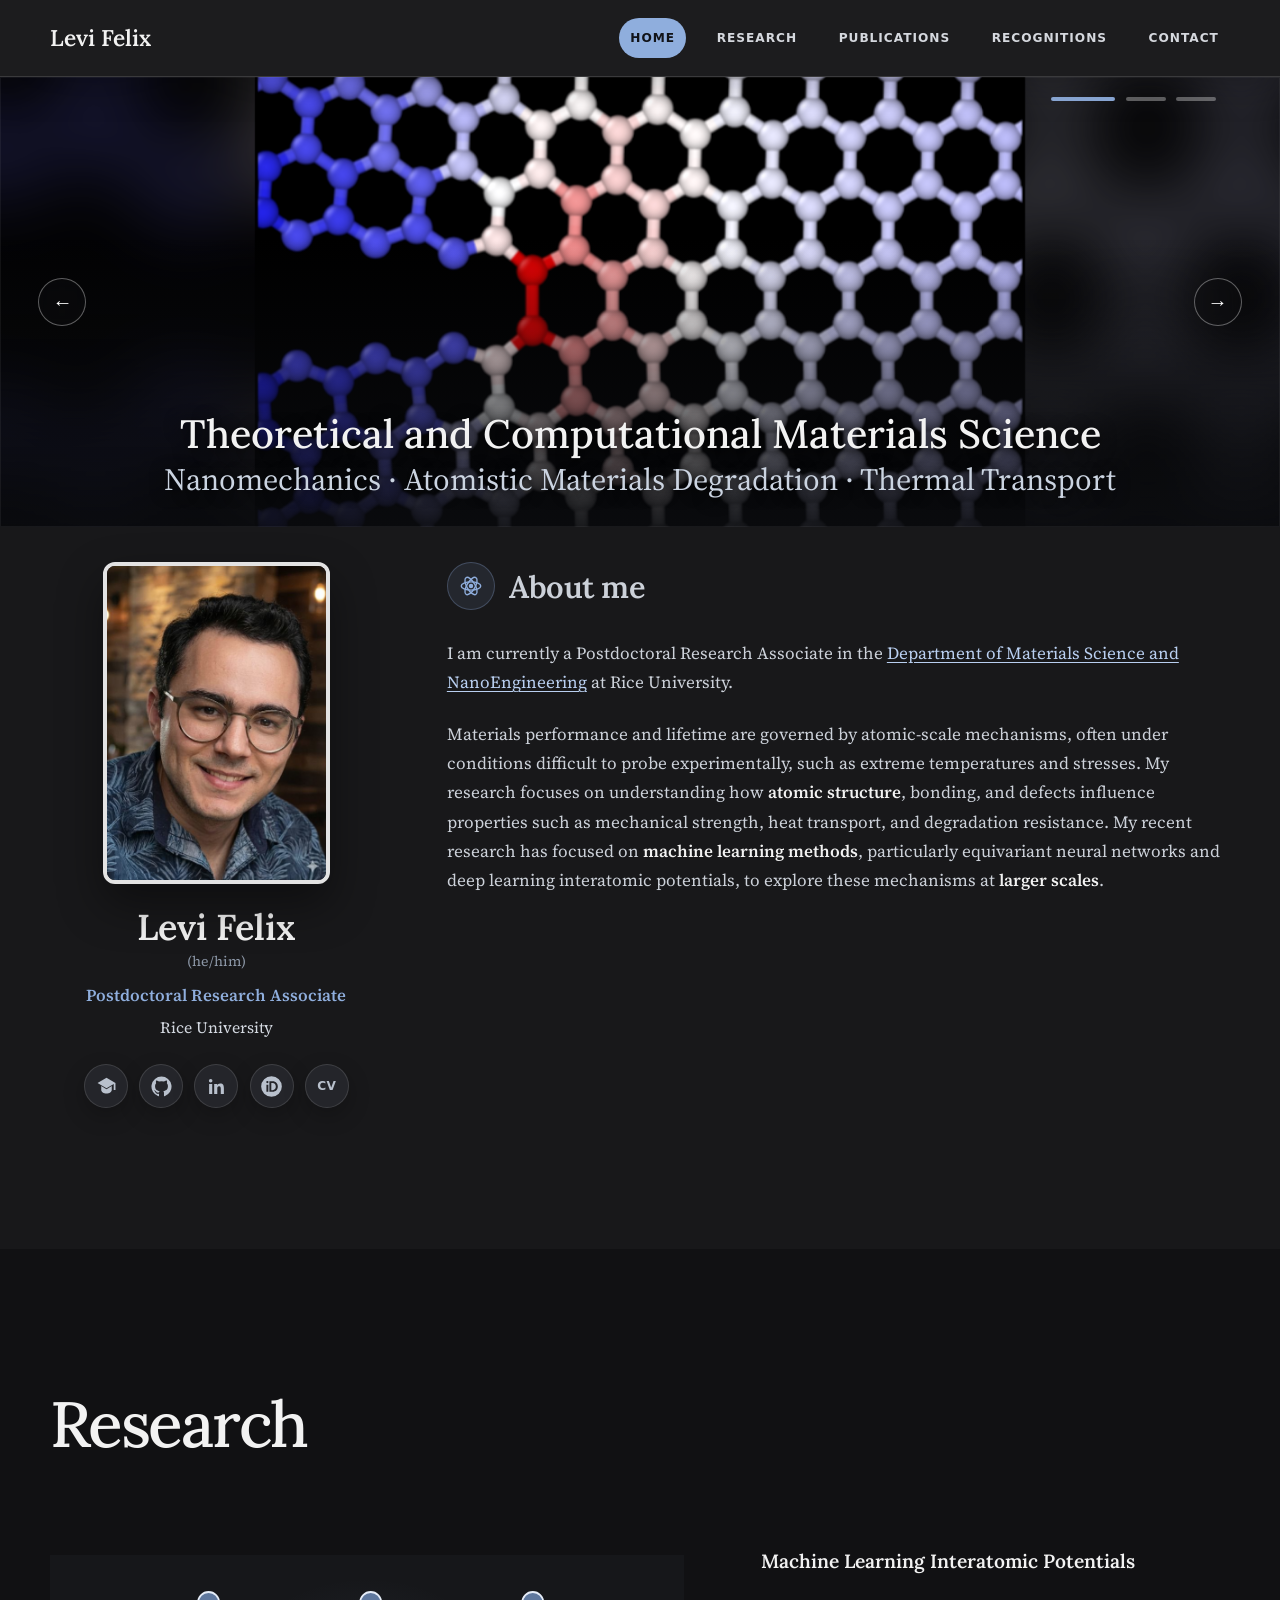
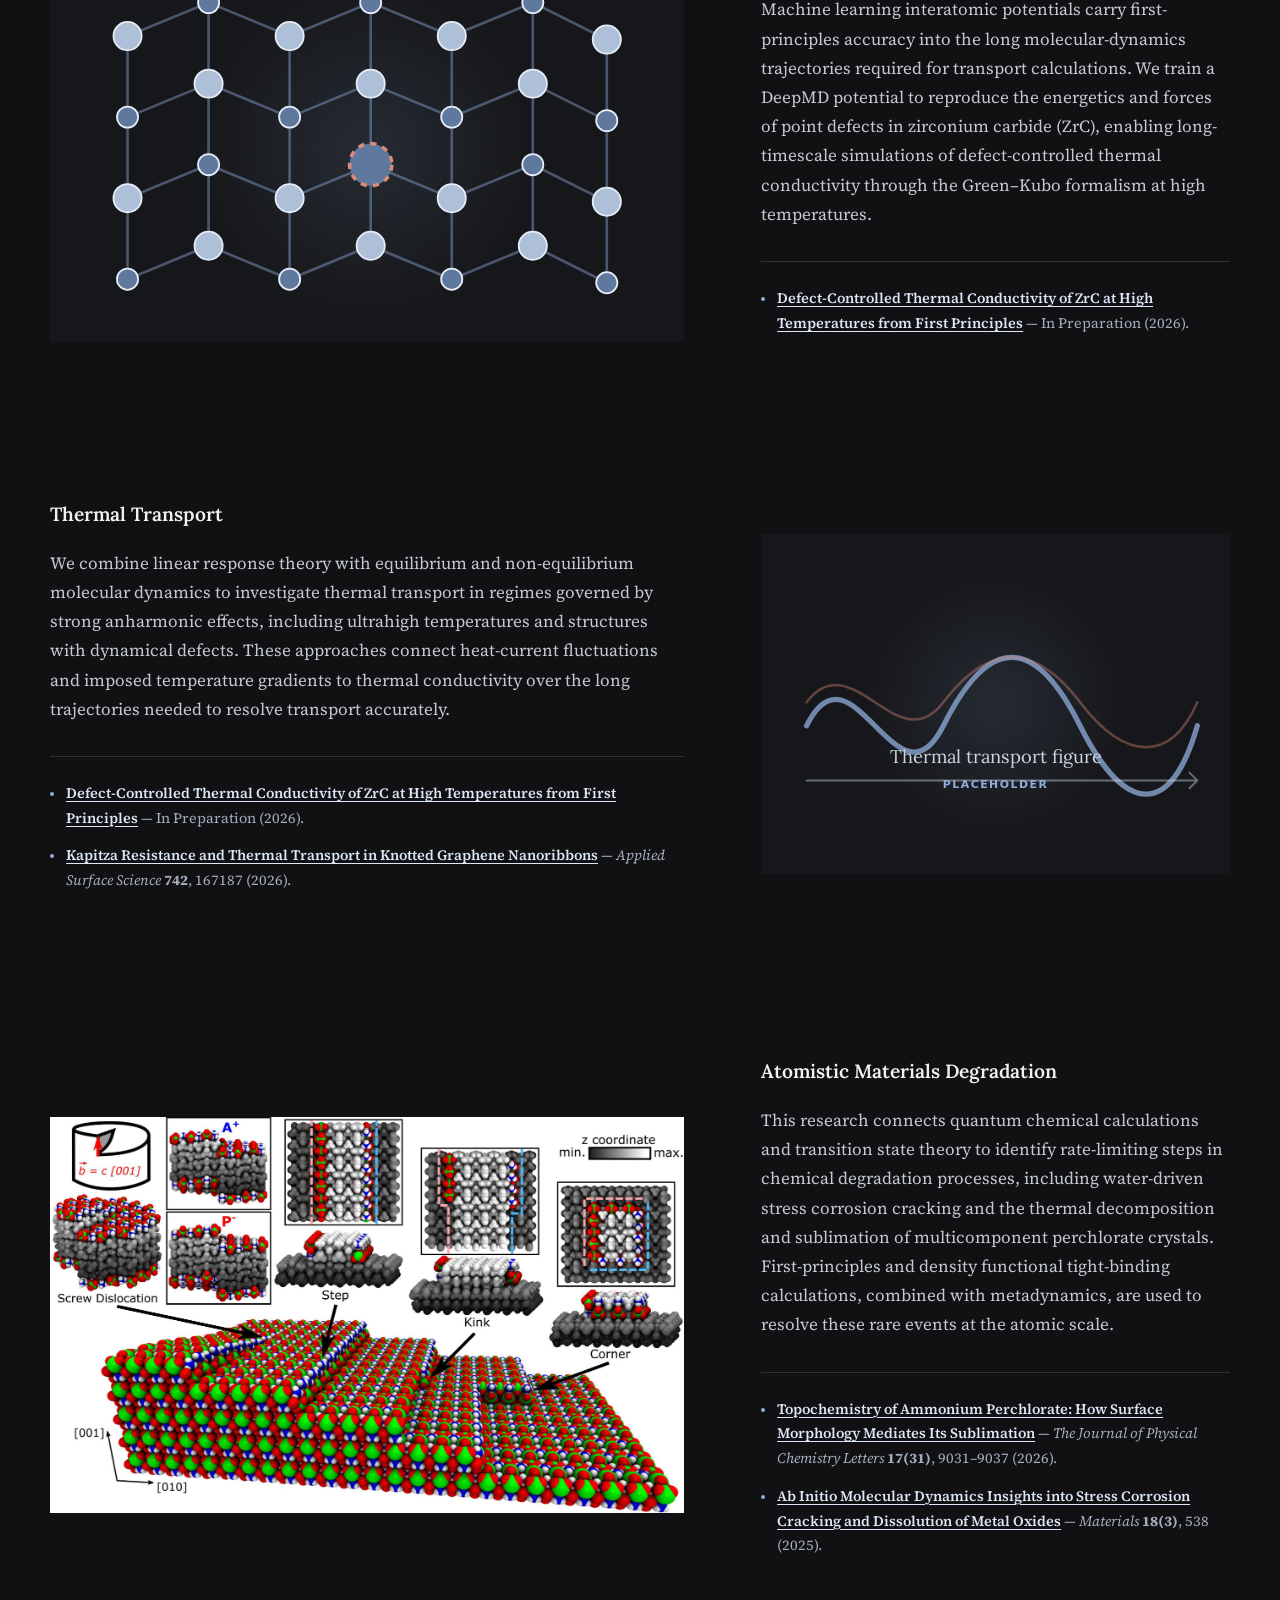
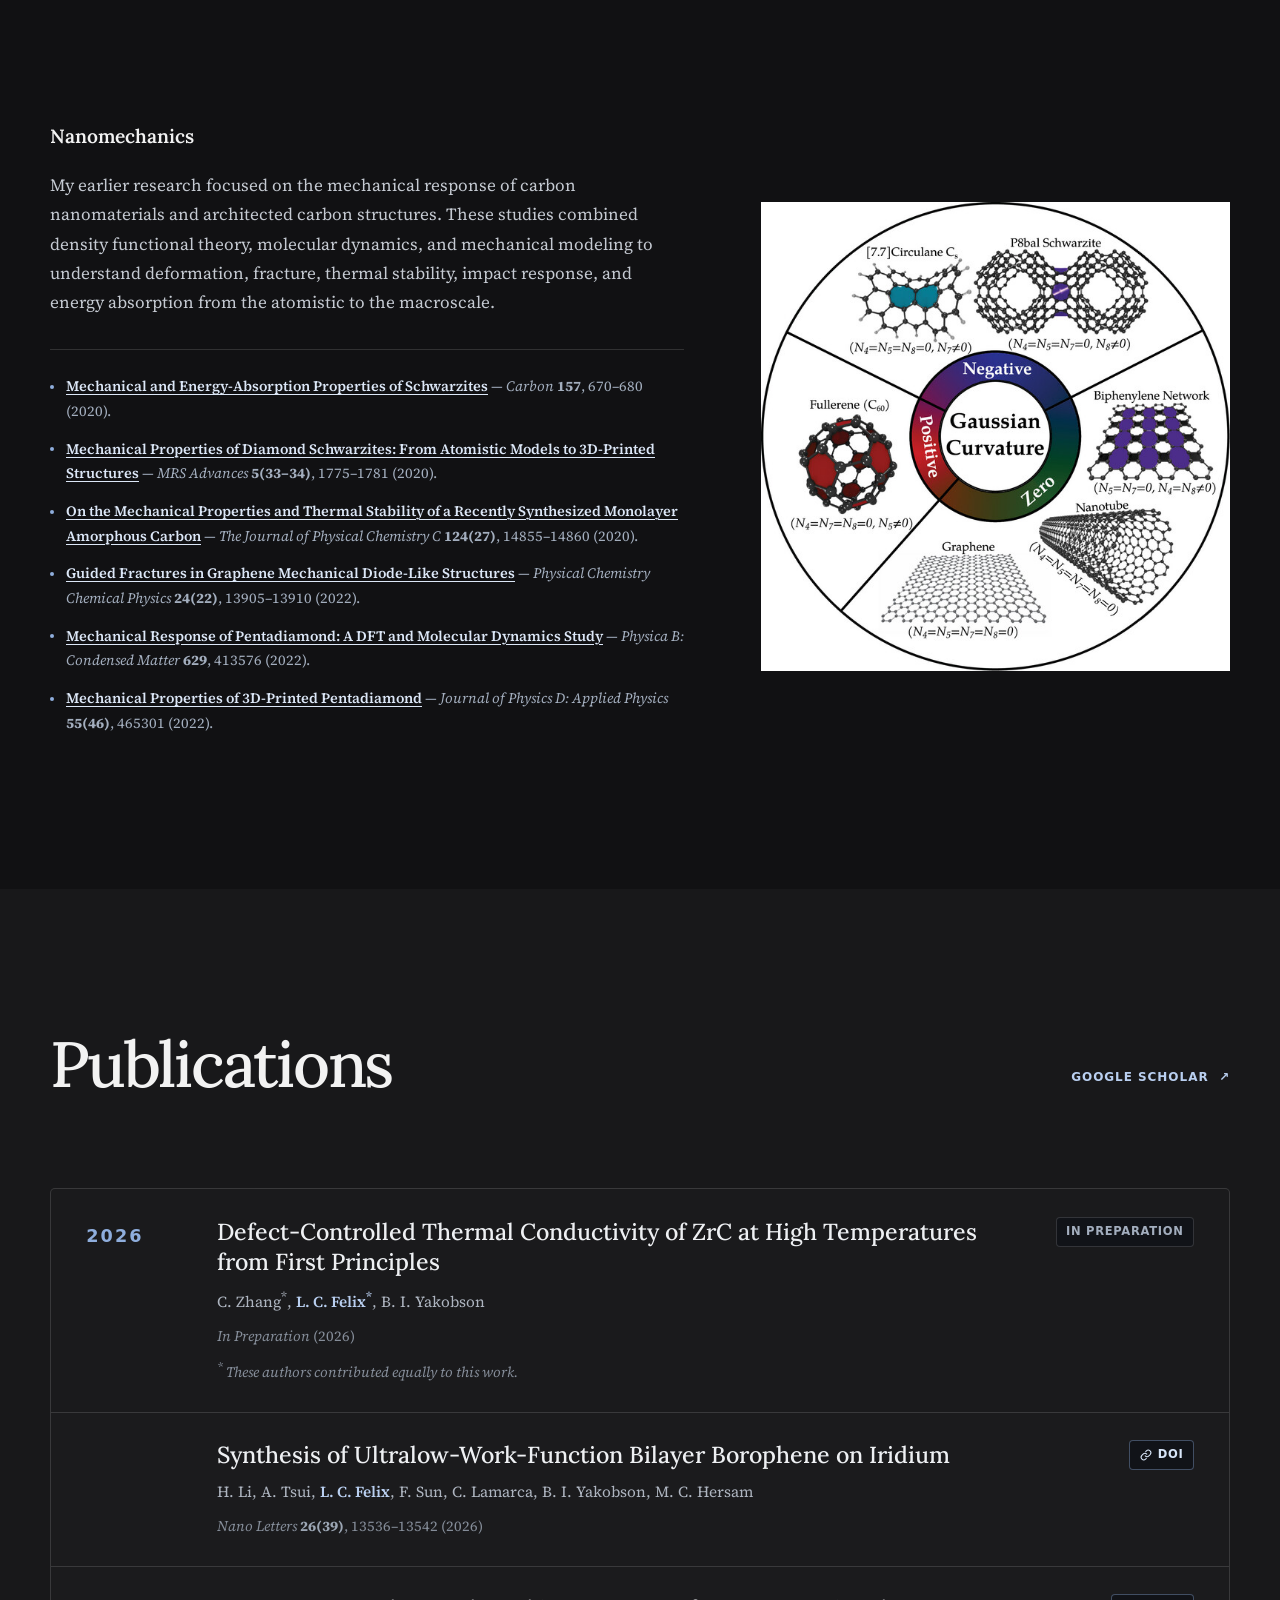
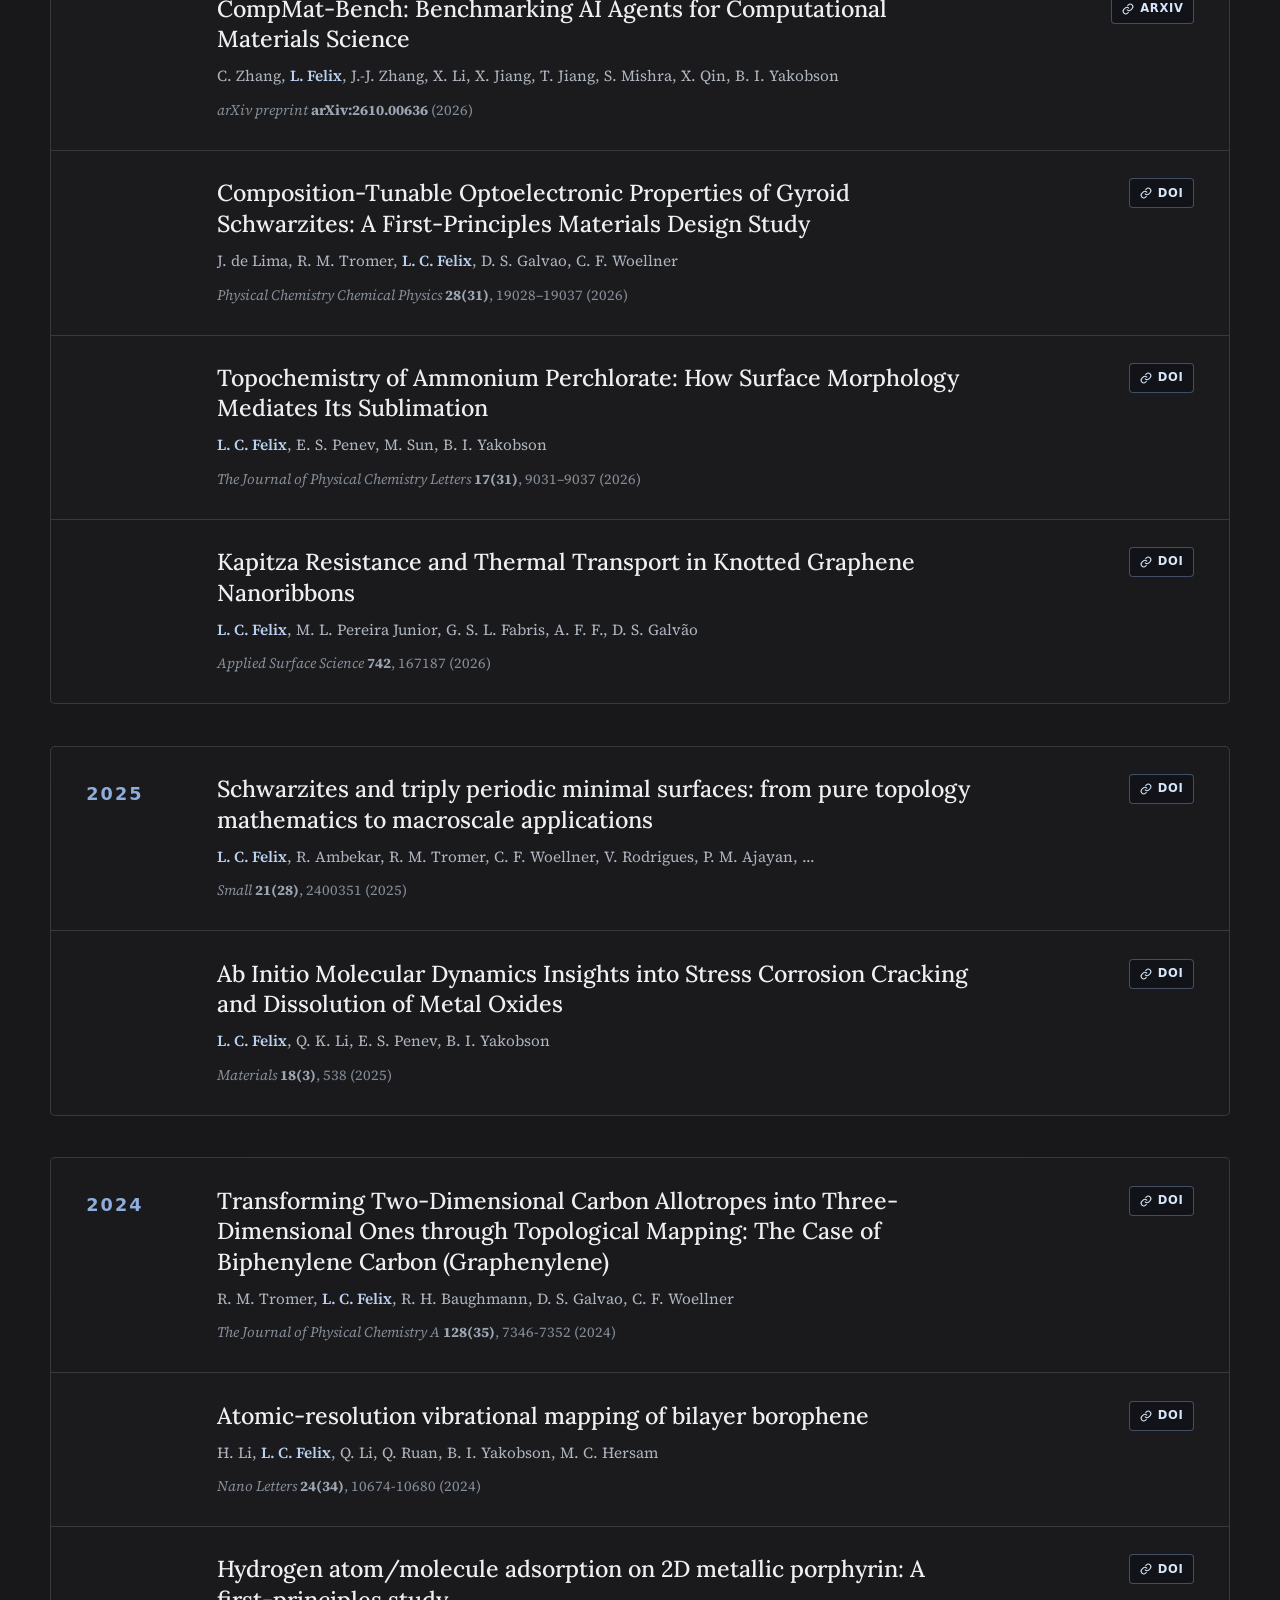
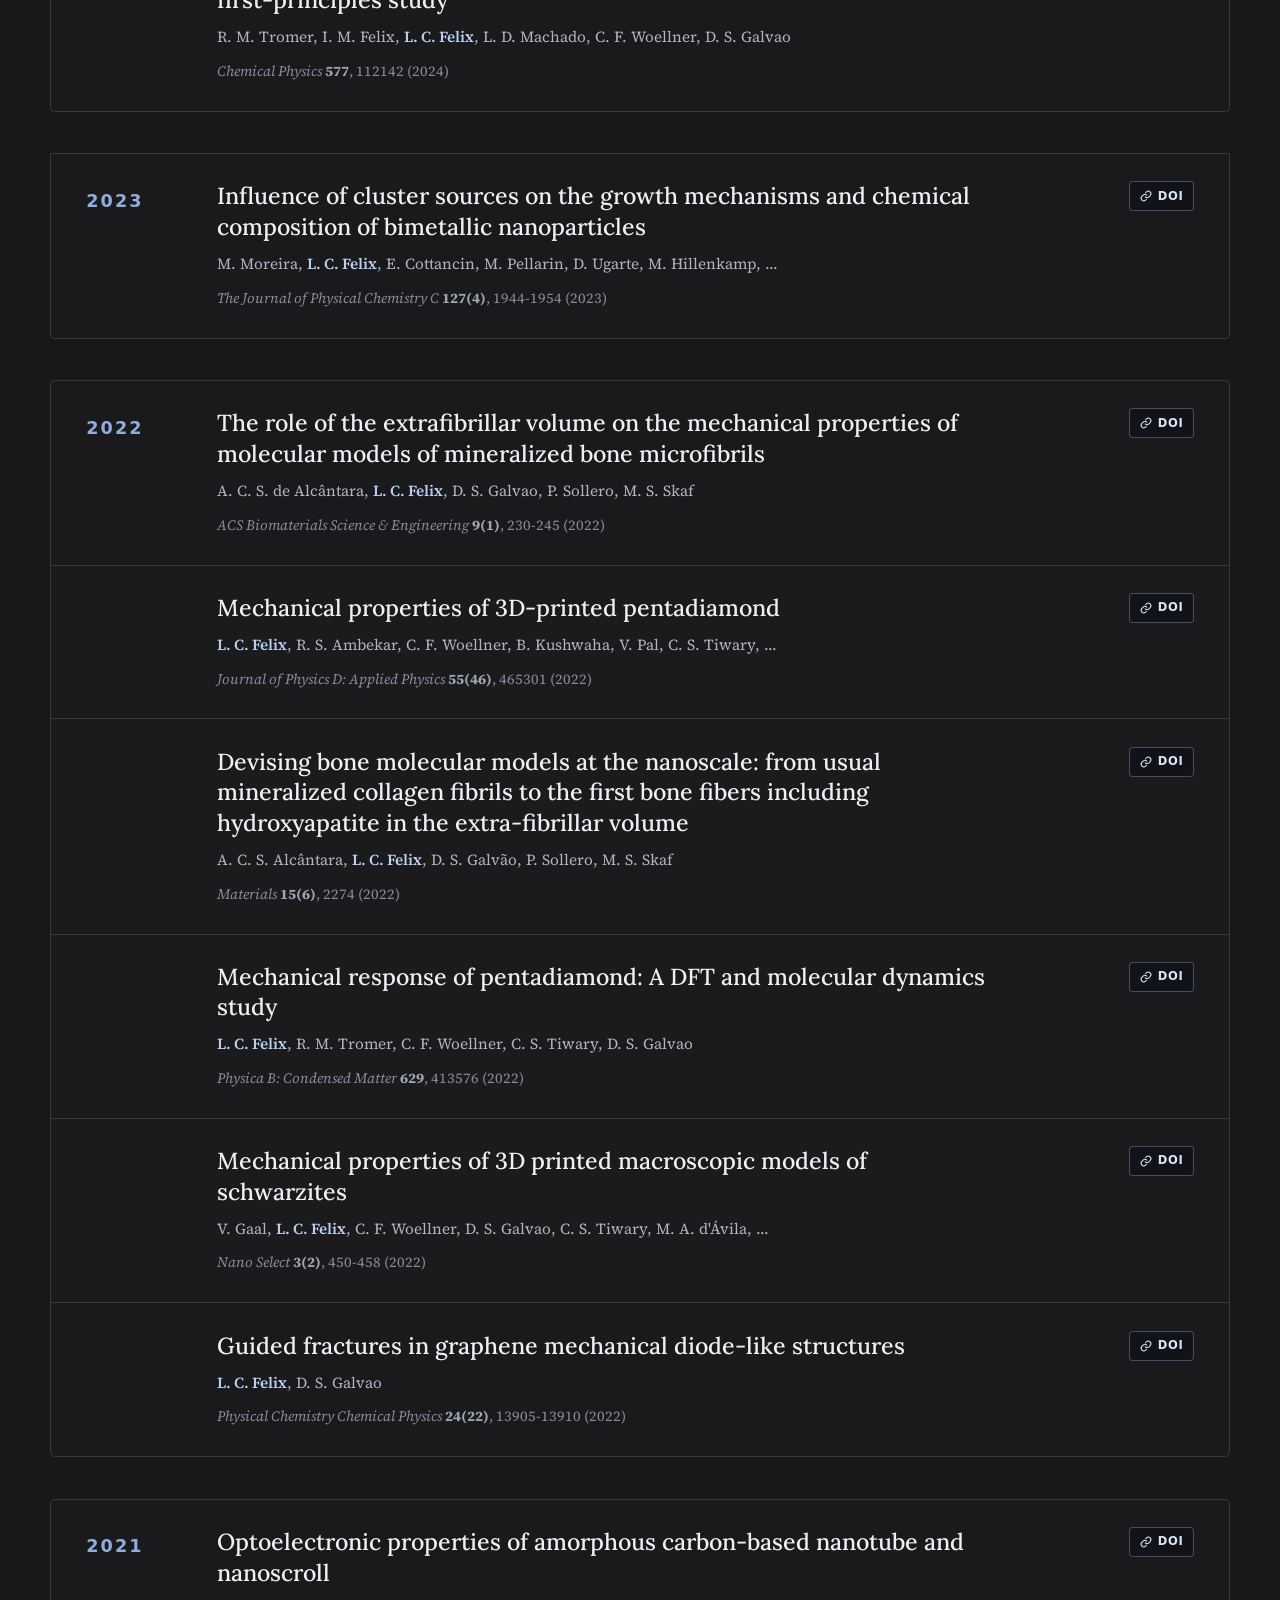
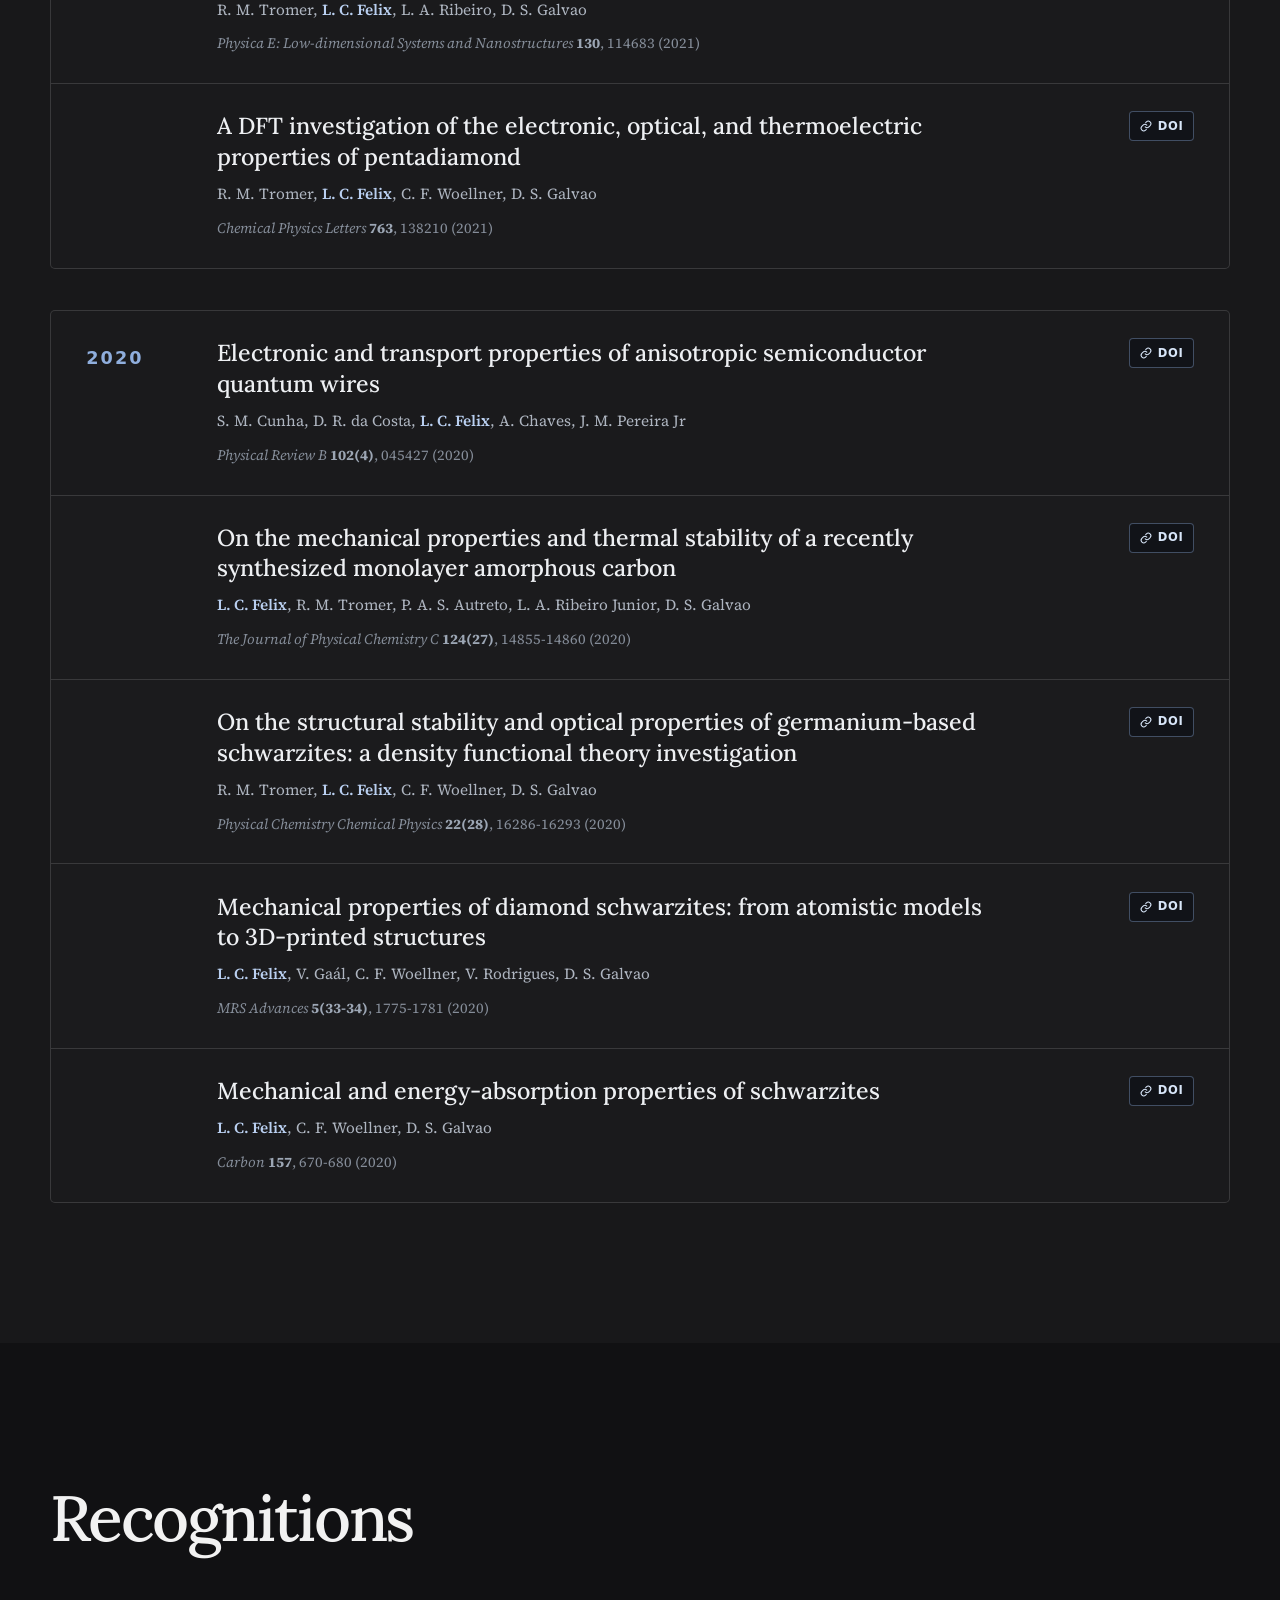
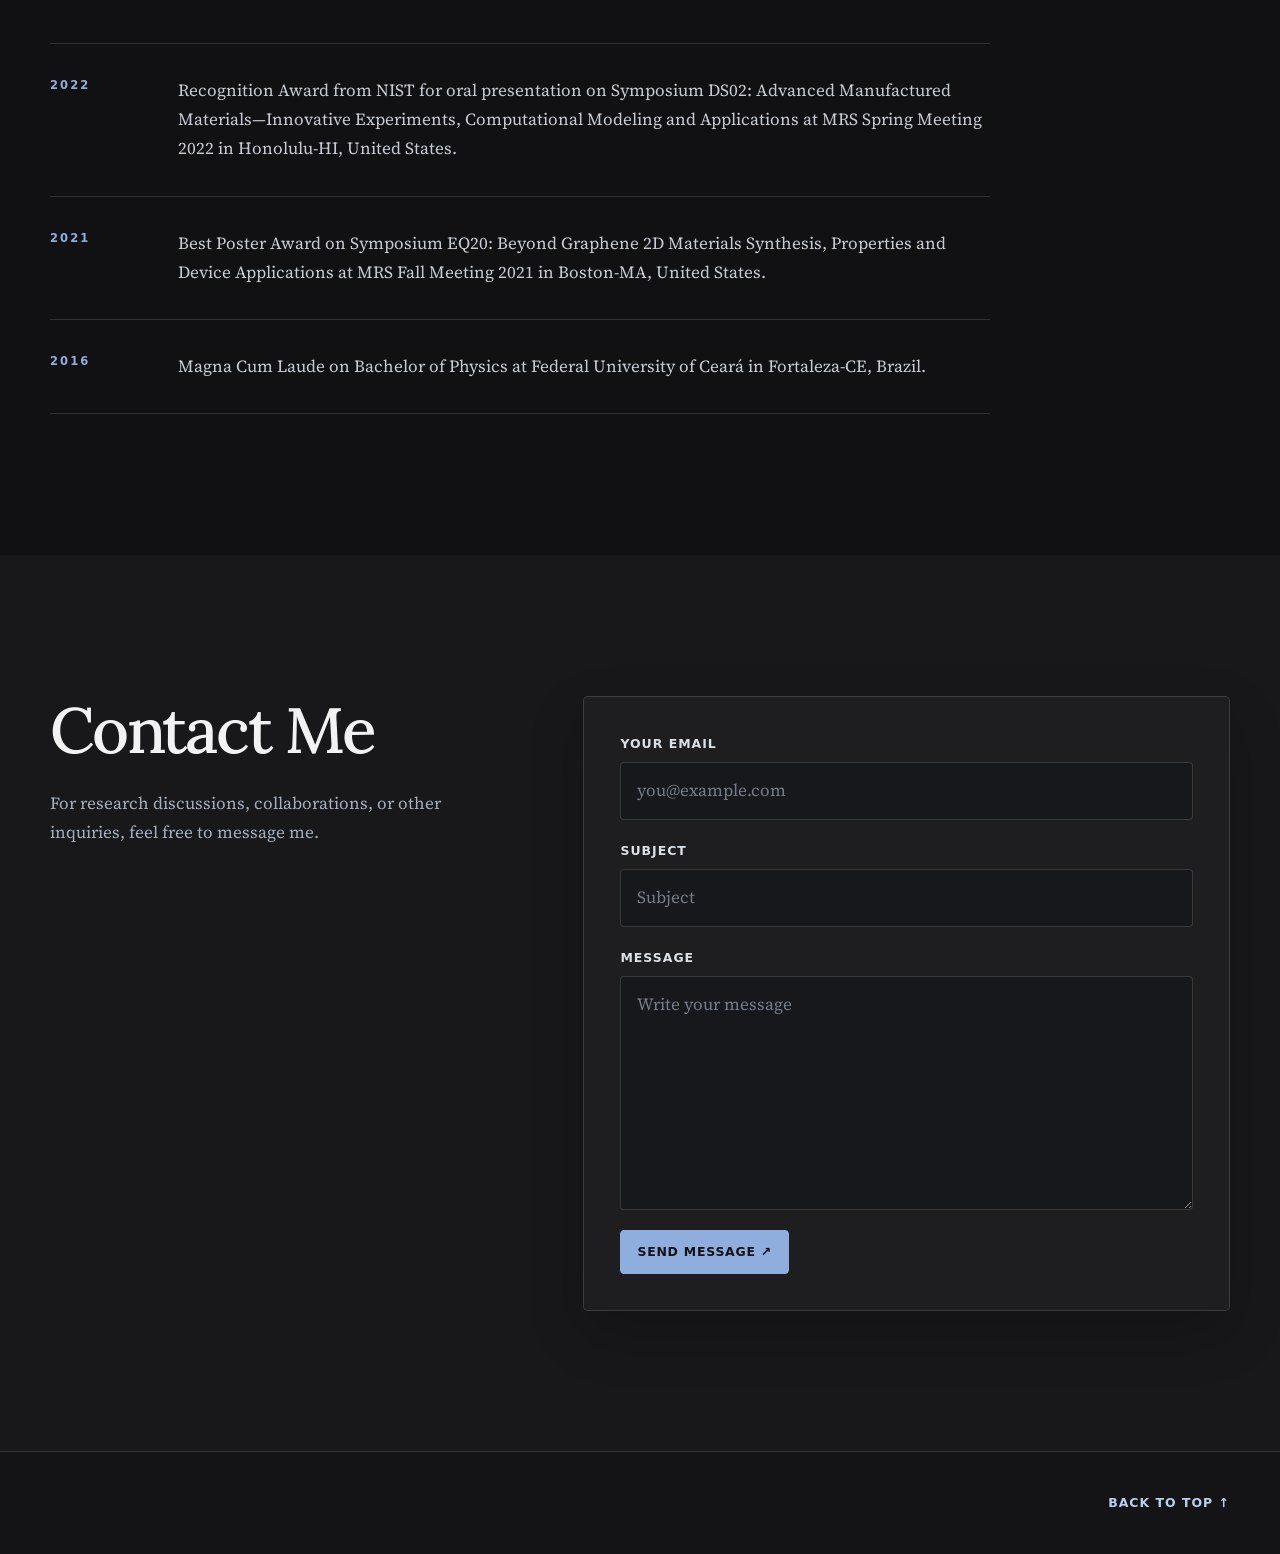
==== index.html @ 13a50dbd "Bust stylesheet cache for profile frame" ====
<!doctype html>
<html lang="en">
<head>
  <meta charset="utf-8">
  <meta name="viewport" content="width=device-width, initial-scale=1">
  <meta name="description" content="Levi Felix — theory and atomistic simulations of mechanical and chemical degradation of materials.">
  <meta name="theme-color" content="#18181a">
  <title>Levi Felix | Computational Materials Science</title>
  <link rel="icon" href="favicon.svg" type="image/svg+xml">
  <link rel="preconnect" href="https://fonts.googleapis.com">
  <link rel="preconnect" href="https://fonts.gstatic.com" crossorigin>
  <link href="https://fonts.googleapis.com/css2?family=Lora:wght@500;600&amp;family=Source+Serif+4:opsz,wght@8..60,400;8..60,600&amp;display=swap" rel="stylesheet">
  <link rel="stylesheet" href="styles.css?v=20261025-rectangular-profile">
  <script src="script.js" defer></script>
</head>
<body>
  <a class="skip-link" href="#main-content">Skip to main content</a>

  <header class="site-header" id="site-header">
    <nav class="site-nav" aria-label="Main navigation">
      <a class="site-name" href="#home">Levi Felix</a>
      <div class="nav-links">
        <a class="nav-link is-active" href="#home" data-nav="home" aria-current="page">Home</a>
        <a class="nav-link" href="#research" data-nav="research">Research</a>
        <a class="nav-link" href="#publications" data-nav="publications">Publications</a>
        <a class="nav-link" href="#recognition" data-nav="recognition">Recognitions</a>
        <a class="nav-link" href="#contact" data-nav="contact">Contact</a>
      </div>
    </nav>
  </header>

  <main id="main-content">
  <svg class="svg-definitions" aria-hidden="true">
    <symbol id="icon-link" viewBox="0 0 24 24">
      <path d="M10.6 13.4a4.5 4.5 0 0 0 6.36 0l2.12-2.12a4.5 4.5 0 0 0-6.36-6.36l-1.21 1.21M13.4 10.6a4.5 4.5 0 0 0-6.36 0l-2.12 2.12a4.5 4.5 0 0 0 6.36 6.36l1.21-1.21"/>
    </symbol>
  </svg>
  <section class="hero" id="home" data-section="home" aria-label="Featured research">
    <div class="carousel" aria-roledescription="carousel" aria-label="Research highlights">
      <div class="carousel-track">
        <a class="slide is-active" data-slide="0" href="#research" aria-label="Go to the Research section" aria-hidden="false">
          <div class="slide-backdrop" style="background-image: url('images/1.fracture.png')" aria-hidden="true"></div>
          <img src="images/1.fracture.png" alt="Atomistic model illustrating fracture in a carbon structure">
          <div class="slide-shade"></div>
          <div class="slide-caption">
            <p>
              Theoretical and Computational Materials Science
              <span class="slide-citation">Nanomechanics &middot; Atomistic Materials Degradation &middot; Thermal Transport</span>
            </p>
          </div>
        </a>

        <a class="slide" data-slide="1" href="https://doi.org/10.1021/acs.jpclett.6c01896" target="_blank" rel="noopener noreferrer" aria-label="Open the Topochemistry of Ammonium Perchlorate publication" aria-hidden="true" tabindex="-1">
          <div class="slide-backdrop" style="background-image: url('images/3.sublimation.png')" aria-hidden="true"></div>
          <img src="images/3.sublimation.png" alt="Molecular model illustrating crystal-surface sublimation">
          <div class="slide-shade"></div>
          <div class="slide-caption">
            <p>
              Topochemistry of Ammonium Perchlorate: How Surface Morphology Mediates Its Sublimation
              <span class="slide-citation"><em>The Journal of Physical Chemistry Letters</em> <strong>17(31)</strong>, 9031–9037 (2026)</span>
            </p>
          </div>
        </a>

        <a class="slide" data-slide="2" href="https://doi.org/10.3390/ma18030538" target="_blank" rel="noopener noreferrer" aria-label="Open the stress corrosion cracking and dissolution publication" aria-hidden="true" tabindex="-1">
          <div class="slide-backdrop" style="background-image: url('images/2.dissolution.png')" aria-hidden="true"></div>
          <img src="images/2.dissolution.png" alt="Atomistic simulations of oxide dissolution in water">
          <div class="slide-shade"></div>
          <div class="slide-caption">
            <p>
              Ab Initio Molecular Dynamics Insights into Stress Corrosion Cracking and Dissolution of Metal Oxides
              <span class="slide-citation"><em>Materials</em> <strong>18(3)</strong>, 538 (2025)</span>
            </p>
          </div>
        </a>
      </div>

      <button class="carousel-control carousel-control--prev" type="button" aria-label="Show previous image">
        <span aria-hidden="true">&#8592;</span>
      </button>
      <button class="carousel-control carousel-control--next" type="button" aria-label="Show next image">
        <span aria-hidden="true">&#8594;</span>
      </button>

      <div class="carousel-dots" role="group" aria-label="Choose a featured image">
        <button class="carousel-dot is-active" type="button" data-slide-to="0" aria-label="Show fracture image" aria-current="true"></button>
        <button class="carousel-dot" type="button" data-slide-to="1" aria-label="Show sublimation publication"></button>
        <button class="carousel-dot" type="button" data-slide-to="2" aria-label="Show dissolution publication"></button>
      </div>
    </div>
  </section>
    <section class="section section--intro" id="about" data-section="home">
      <div class="section-shell intro-grid">
        <h1 class="visually-hidden">Levi Felix's Homepage</h1>

        <aside class="profile-card" aria-label="Levi Felix profile">
          <img src="images/levi_felix_profile.png" alt="Portrait of Levi Felix">
          <div class="profile-card__body">
            <p class="profile-name">Levi Felix</p>
            <p class="profile-pronouns">(he/him)</p>
            <p class="profile-role">Postdoctoral Research Associate</p>
            <a class="profile-affiliation" href="https://www.rice.edu/" target="_blank" rel="noopener noreferrer">Rice University</a>
            <div class="profile-links" aria-label="Professional profiles and curriculum vitae">
              <a class="profile-link" href="https://scholar.google.com/citations?hl=en&amp;user=JUf7yesAAAAJ" target="_blank" rel="noopener noreferrer" aria-label="Google Scholar" title="Google Scholar">
                <svg viewBox="0 0 24 24" aria-hidden="true">
                  <path d="M12 2 1.75 8 12 14l8.25-4.83V16h2V8L12 2Zm-6 9.5V16c0 2.2 2.7 4 6 4s6-1.8 6-4v-4.5L12 15l-6-3.5Z"/>
                </svg>
              </a>
              <a class="profile-link" href="https://github.com/levicfelix" target="_blank" rel="noopener noreferrer" aria-label="GitHub" title="GitHub">
                <svg viewBox="0 0 24 24" aria-hidden="true">
                  <path d="M12 .7A11.5 11.5 0 0 0 8.36 23.1c.58.1.79-.25.79-.56v-2.23c-3.23.7-3.91-1.37-3.91-1.37-.53-1.34-1.29-1.7-1.29-1.7-1.05-.72.08-.71.08-.71 1.17.08 1.78 1.2 1.78 1.2 1.04 1.78 2.72 1.27 3.39.97.1-.75.4-1.27.74-1.56-2.58-.3-5.3-1.3-5.3-5.75 0-1.27.45-2.31 1.2-3.13-.12-.3-.52-1.48.11-3.08 0 0 .98-.31 3.16 1.2a10.9 10.9 0 0 1 5.76 0c2.2-1.51 3.17-1.2 3.17-1.2.63 1.6.23 2.78.11 3.08.75.82 1.2 1.86 1.2 3.13 0 4.47-2.72 5.45-5.32 5.74.42.36.8 1.07.8 2.15v3.26c0 .31.2.67.8.56A11.5 11.5 0 0 0 12 .7Z"/>
                </svg>
              </a>
              <a class="profile-link" href="https://www.linkedin.com/in/levi-felix" target="_blank" rel="noopener noreferrer" aria-label="LinkedIn" title="LinkedIn">
                <svg viewBox="0 0 24 24" aria-hidden="true">
                  <path d="M5.34 7.43A2.06 2.06 0 1 1 5.34 3.3a2.06 2.06 0 0 1 0 4.13ZM3.56 9h3.56v11.45H3.56V9Zm5.79 0h3.41v1.56h.05c.47-.9 1.64-1.85 3.37-1.85 3.6 0 4.27 2.37 4.27 5.46v6.28h-3.56v-5.57c0-1.33-.03-3.04-1.85-3.04-1.86 0-2.14 1.45-2.14 2.94v5.67H9.35V9Z"/>
                </svg>
              </a>
              <a class="profile-link profile-link--orcid" href="https://orcid.org/0000-0001-5928-0885" target="_blank" rel="noopener noreferrer" aria-label="ORCID" title="ORCID">
                <svg viewBox="0 0 24 24" aria-hidden="true">
                  <path d="M12 1.2A10.8 10.8 0 1 0 12 22.8 10.8 10.8 0 0 0 12 1.2ZM7.7 6.2a1.2 1.2 0 1 1 0 2.4 1.2 1.2 0 0 1 0-2.4Zm1 11.4H6.7v-7.4h2v7.4Zm3.1 0h-2v-11h3.3c3.8 0 5.5 2.7 5.5 5.5 0 3.1-2 5.5-5.5 5.5h-1.3Zm1.2-9.2h-1.2v7.4H13c2.4 0 3.5-1.5 3.5-3.7 0-2-1.2-3.7-3.5-3.7Z"/>
                </svg>
              </a>
              <a class="profile-link profile-link--cv" href="files/Curriculum_Vitae.pdf" target="_blank" rel="noopener noreferrer" aria-label="Curriculum Vitae" title="Curriculum Vitae">
                <span aria-hidden="true">CV</span>
              </a>
            </div>
          </div>
        </aside>

        <div class="intro-copy">
          <div class="intro-heading">
            <span class="intro-heading__icon" aria-hidden="true">
              <svg viewBox="0 0 24 24">
                <circle cx="12" cy="12" r="2.1"/>
                <ellipse cx="12" cy="12" rx="9" ry="3.8"/>
                <ellipse cx="12" cy="12" rx="9" ry="3.8" transform="rotate(60 12 12)"/>
                <ellipse cx="12" cy="12" rx="9" ry="3.8" transform="rotate(120 12 12)"/>
              </svg>
            </span>
            <h2>About me</h2>
          </div>

          <p>
            I am currently a Postdoctoral Research Associate in the <a href="https://msne.rice.edu/" target="_blank" rel="noopener noreferrer">Department of Materials Science and NanoEngineering</a> at Rice University.
          </p>

          <p>
            Materials performance and lifetime are governed by atomic-scale mechanisms, often under conditions difficult to probe experimentally, such as extreme temperatures and stresses. My research focuses on understanding how <strong>atomic structure</strong>, bonding, and defects influence properties such as mechanical strength, heat transport, and degradation resistance. My recent research has focused on <strong>machine learning methods</strong>, particularly equivariant neural networks and deep learning interatomic potentials, to explore these mechanisms at <strong>larger scales</strong>.
          </p>
        </div>
      </div>
    </section>

    <section class="section section--research" id="research" data-section="research">
      <div class="section-shell">
        <header class="section-heading section-heading--wide">
          <h2>Research</h2>
        </header>

        <article class="research-feature">
          <div class="research-feature__image">
            <div class="research-visual research-visual--mlip" role="img" aria-label="Illustration of a neural-network interatomic potential learning a zirconium carbide lattice with a point defect">
              <svg viewBox="0 0 720 440" aria-hidden="true">
                <g class="mlip-bonds">
                  <path d="M88 92 180 54 272 92 364 54 456 92 548 54 632 96M88 184l92-38 92 38 92-38 92 38 92-38 84 42M88 276l92-38 92 38 92-38 92 38 92-38 84 42M88 368l92-38 92 38 92-38 92 38 92-38 84 42M88 92v276M180 54v276M272 92v276M364 54v276M456 92v276M548 54v276M632 96v276"/>
                </g>
                <g class="mlip-atoms">
                  <circle cx="88" cy="92" r="16"/><circle cx="180" cy="54" r="12"/><circle cx="272" cy="92" r="16"/><circle cx="364" cy="54" r="12"/><circle cx="456" cy="92" r="16"/><circle cx="548" cy="54" r="12"/><circle cx="632" cy="96" r="16"/>
                  <circle cx="88" cy="184" r="12"/><circle cx="180" cy="146" r="16"/><circle cx="272" cy="184" r="12"/><circle cx="364" cy="146" r="16"/><circle cx="456" cy="184" r="12"/><circle cx="548" cy="146" r="16"/><circle cx="632" cy="188" r="12"/>
                  <circle cx="88" cy="276" r="16"/><circle cx="180" cy="238" r="12"/><circle cx="272" cy="276" r="16"/><circle class="mlip-defect" cx="364" cy="238" r="24"/><circle cx="456" cy="276" r="16"/><circle cx="548" cy="238" r="12"/><circle cx="632" cy="280" r="16"/>
                  <circle cx="88" cy="368" r="12"/><circle cx="180" cy="330" r="16"/><circle cx="272" cy="368" r="12"/><circle cx="364" cy="330" r="16"/><circle cx="456" cy="368" r="12"/><circle cx="548" cy="330" r="16"/><circle cx="632" cy="372" r="12"/>
                </g>
              </svg>
            </div>
          </div>
          <div class="research-feature__copy">
            <h3>Machine Learning Interatomic Potentials</h3>
            <p>
              Machine learning interatomic potentials carry first-principles accuracy into the long molecular-dynamics trajectories required for transport calculations. We train a DeepMD potential to reproduce the energetics and forces of point defects in zirconium carbide (ZrC), enabling long-timescale simulations of defect-controlled thermal conductivity through the Green–Kubo formalism at high temperatures.
            </p>
            <ul class="reference-list">
              <li><a href="#pub-zrc">Defect-Controlled Thermal Conductivity of ZrC at High Temperatures from First Principles</a> — In Preparation (2026).</li>
            </ul>
          </div>
        </article>

        <article class="research-feature research-feature--reverse">
          <div class="research-feature__image">
            <div class="research-visual research-visual--placeholder" role="img" aria-label="Placeholder for a future thermal transport figure">
              <svg viewBox="0 0 720 440" aria-hidden="true">
                <path class="thermal-wave thermal-wave--one" d="M70 238c70-140 140 140 210 0s140-140 210 0 140 140 180 0"/>
                <path class="thermal-wave thermal-wave--two" d="M70 202c70-92 140 92 210 0s140-92 210 0 140 92 180 0"/>
                <path class="thermal-axis" d="M70 322h600m-12-12 12 12-12 12"/>
              </svg>
              <p>Thermal transport figure <span>placeholder</span></p>
            </div>
          </div>
          <div class="research-feature__copy">
            <h3>Thermal Transport</h3>
            <p>
              We combine linear response theory with equilibrium and non-equilibrium molecular dynamics to investigate thermal transport in regimes governed by strong anharmonic effects, including ultrahigh temperatures and structures with dynamical defects. These approaches connect heat-current fluctuations and imposed temperature gradients to thermal conductivity over the long trajectories needed to resolve transport accurately.
            </p>
            <ul class="reference-list">
              <li><a href="#pub-zrc">Defect-Controlled Thermal Conductivity of ZrC at High Temperatures from First Principles</a> — In Preparation (2026).</li>
              <li><a href="https://doi.org/10.1016/j.apsusc.2026.167187" target="_blank" rel="noopener noreferrer">Kapitza Resistance and Thermal Transport in Knotted Graphene Nanoribbons</a> — <em>Applied Surface Science</em> <strong>742</strong>, 167187 (2026).</li>
            </ul>
          </div>
        </article>

        <article class="research-feature">
          <div class="research-feature__image">
            <img src="images/ap_topochemistry.jpeg" alt="Ammonium perchlorate surface morphology and sublimation">
          </div>
          <div class="research-feature__copy">
            <h3>Atomistic Materials Degradation</h3>
            <p>
              This research connects quantum chemical calculations and transition state theory to identify rate-limiting steps in chemical degradation processes, including water-driven stress corrosion cracking and the thermal decomposition and sublimation of multicomponent perchlorate crystals. First-principles and density functional tight-binding calculations, combined with metadynamics, are used to resolve these rare events at the atomic scale.
            </p>
            <ul class="reference-list">
              <li><a href="https://doi.org/10.1021/acs.jpclett.6c01896" target="_blank" rel="noopener noreferrer">Topochemistry of Ammonium Perchlorate: How Surface Morphology Mediates Its Sublimation</a> — <em>The Journal of Physical Chemistry Letters</em> <strong>17(31)</strong>, 9031–9037 (2026).</li>
              <li><a href="https://doi.org/10.3390/ma18030538" target="_blank" rel="noopener noreferrer">Ab Initio Molecular Dynamics Insights into Stress Corrosion Cracking and Dissolution of Metal Oxides</a> — <em>Materials</em> <strong>18(3)</strong>, 538 (2025).</li>
            </ul>
          </div>
        </article>

        <article class="research-feature research-feature--reverse">
          <div class="research-feature__image">
            <img src="images/carbon_mechanics.jpg" alt="Mechanical response of carbon nanomaterials">
          </div>
          <div class="research-feature__copy">
            <h3>Nanomechanics</h3>
            <p>
              My earlier research focused on the mechanical response of carbon nanomaterials and architected carbon structures. These studies combined density functional theory, molecular dynamics, and mechanical modeling to understand deformation, fracture, thermal stability, impact response, and energy absorption from the atomistic to the macroscale.
            </p>
            <ul class="reference-list">
              <li><a href="https://doi.org/10.1016/j.carbon.2019.10.066" target="_blank" rel="noopener noreferrer">Mechanical and Energy-Absorption Properties of Schwarzites</a> — <em>Carbon</em> <strong>157</strong>, 670–680 (2020).</li>
              <li><a href="https://doi.org/10.1557/adv.2020.175" target="_blank" rel="noopener noreferrer">Mechanical Properties of Diamond Schwarzites: From Atomistic Models to 3D-Printed Structures</a> — <em>MRS Advances</em> <strong>5(33–34)</strong>, 1775–1781 (2020).</li>
              <li><a href="https://doi.org/10.1021/acs.jpcc.0c02999" target="_blank" rel="noopener noreferrer">On the Mechanical Properties and Thermal Stability of a Recently Synthesized Monolayer Amorphous Carbon</a> — <em>The Journal of Physical Chemistry C</em> <strong>124(27)</strong>, 14855–14860 (2020).</li>
              <li><a href="https://doi.org/10.1039/D2CP01207C" target="_blank" rel="noopener noreferrer">Guided Fractures in Graphene Mechanical Diode-Like Structures</a> — <em>Physical Chemistry Chemical Physics</em> <strong>24(22)</strong>, 13905–13910 (2022).</li>
              <li><a href="https://doi.org/10.1016/j.physb.2021.413576" target="_blank" rel="noopener noreferrer">Mechanical Response of Pentadiamond: A DFT and Molecular Dynamics Study</a> — <em>Physica B: Condensed Matter</em> <strong>629</strong>, 413576 (2022).</li>
              <li><a href="https://doi.org/10.1088/1361-6463/ac91dc" target="_blank" rel="noopener noreferrer">Mechanical Properties of 3D-Printed Pentadiamond</a> — <em>Journal of Physics D: Applied Physics</em> <strong>55(46)</strong>, 465301 (2022).</li>
            </ul>
          </div>
        </article>
      </div>
    </section>

    <section class="section section--publications" id="publications" data-section="publications">
      <div class="section-shell">
        <header class="section-heading section-heading--publications">
          <h2>Publications</h2>
          <a class="button-link" href="https://scholar.google.com/citations?hl=en&amp;user=JUf7yesAAAAJ&amp;view_op=list_works&amp;sortby=pubdate" target="_blank" rel="noopener noreferrer">
            Google Scholar <span aria-hidden="true">&#8599;</span>
          </a>
        </header>

        <ol class="publication-list">
          <li class="publication" id="pub-zrc">
            <span class="publication-year">2026</span>
            <div>
              <div class="publication-heading">
                <h3>Defect-Controlled Thermal Conductivity of ZrC at High Temperatures from First Principles</h3>
                <span class="publication-status">In Preparation</span>
              </div>
              <p class="authors">C. Zhang<sup>*</sup>, <strong>L. C. Felix<sup>*</sup></strong>, B. I. Yakobson</p>
              <p class="journal"><em>In Preparation</em> (2026)</p>
              <p class="journal"><em><sup>*</sup> These authors contributed equally to this work.</em></p>
            </div>
          </li>
          <li class="publication">
            <span class="publication-year">2026</span>
            <div>
              <div class="publication-heading">
                <h3>Synthesis of Ultralow-Work-Function Bilayer Borophene on Iridium</h3>
                <a class="doi-link" href="https://doi.org/10.1021/acs.nanolett.6c03673" target="_blank" rel="noopener noreferrer"><svg aria-hidden="true"><use href="#icon-link"></use></svg>DOI</a>
              </div>
              <p class="authors">H. Li, A. Tsui, <strong>L. C. Felix</strong>, F. Sun, C. Lamarca, B. I. Yakobson, M. C. Hersam</p>
              <p class="journal"><em>Nano Letters</em> <strong>26(39)</strong>, 13536–13542 (2026)</p>
            </div>
          </li>
          <li class="publication">
            <span class="publication-year">2026</span>
            <div>
              <div class="publication-heading">
                <h3>CompMat-Bench: Benchmarking AI Agents for Computational Materials Science</h3>
                <a class="doi-link" href="https://arxiv.org/abs/2610.00636" target="_blank" rel="noopener noreferrer"><svg aria-hidden="true"><use href="#icon-link"></use></svg>ARXIV</a>
              </div>
              <p class="authors">C. Zhang, <strong>L. Felix</strong>, J.-J. Zhang, X. Li, X. Jiang, T. Jiang, S. Mishra, X. Qin, B. I. Yakobson</p>
              <p class="journal"><em>arXiv preprint</em> <strong>arXiv:2610.00636</strong> (2026)</p>
            </div>
          </li>
          <li class="publication">
            <span class="publication-year">2026</span>
            <div>
              <div class="publication-heading">
                <h3>Composition-Tunable Optoelectronic Properties of Gyroid Schwarzites: A First-Principles Materials Design Study</h3>
                <a class="doi-link" href="https://doi.org/10.1039/D6CP01000H" target="_blank" rel="noopener noreferrer"><svg aria-hidden="true"><use href="#icon-link"></use></svg>DOI</a>
              </div>
              <p class="authors">J. de Lima, R. M. Tromer, <strong>L. C. Felix</strong>, D. S. Galvao, C. F. Woellner</p>
              <p class="journal"><em>Physical Chemistry Chemical Physics</em> <strong>28(31)</strong>, 19028–19037 (2026)</p>
            </div>
          </li>
          <li class="publication">
            <span class="publication-year">2026</span>
            <div>
              <h3>Topochemistry of Ammonium Perchlorate: How Surface Morphology Mediates Its Sublimation</h3>
              <p class="authors"><strong>L. C. Felix</strong>, E. S. Penev, M. Sun, B. I. Yakobson</p>
              <p class="journal">The Journal of Physical Chemistry Letters 17(31), 9031–9037 (2026) <a href="https://pubs.acs.org/doi/10.1021/acs.jpclett.6c01896" target="_blank" rel="noopener noreferrer">DOI</a></p>
            </div>
          </li>
          <li class="publication">
            <span class="publication-year">2026</span>
            <div>
              <h3>Kapitza Resistance and Thermal Transport in Knotted Graphene Nanoribbons</h3>
              <p class="authors"><strong>L. C. Felix</strong>, M. L. Pereira Junior, G. S. L. Fabris, A. F. F., D. S. Galvão</p>
              <p class="journal">Applied Surface Science 742, 167187 (2026) <a href="https://doi.org/10.1016/j.apsusc.2026.167187" target="_blank" rel="noopener noreferrer">DOI</a></p>
            </div>
          </li>
          <li class="publication">
            <span class="publication-year">2025</span>
            <div>
              <h3>Schwarzites and triply periodic minimal surfaces: from pure topology mathematics to macroscale applications</h3>
              <p class="authors"><strong>L. C. Felix</strong>, R. Ambekar, R. M. Tromer, C. F. Woellner, V. Rodrigues, P. M. Ajayan, ...</p>
              <p class="journal">Small 21(28), 2400351 (2025) <a href="https://doi.org/10.1002/smll.202400351" target="_blank" rel="noopener noreferrer">DOI</a></p>
            </div>
          </li>
          <li class="publication">
            <span class="publication-year">2025</span>
            <div>
              <h3>Ab Initio Molecular Dynamics Insights into Stress Corrosion Cracking and Dissolution of Metal Oxides</h3>
              <p class="authors"><strong>L. C. Felix</strong>, Q. K. Li, E. S. Penev, B. I. Yakobson</p>
              <p class="journal">Materials 18(3), 538 (2025) <a href="https://doi.org/10.3390/ma18030538" target="_blank" rel="noopener noreferrer">DOI</a></p>
            </div>
          </li>
          <li class="publication">
            <span class="publication-year">2024</span>
            <div>
              <h3>Transforming Two-Dimensional Carbon Allotropes into Three-Dimensional Ones through Topological Mapping: The Case of Biphenylene Carbon (Graphenylene)</h3>
              <p class="authors">R. M. Tromer, <strong>L. C. Felix</strong>, R. H. Baughmann, D. S. Galvao, C. F. Woellner</p>
              <p class="journal">The Journal of Physical Chemistry A 128(35), 7346-7352 (2024) <a href="https://doi.org/10.1021/acs.jpca.4c01339" target="_blank" rel="noopener noreferrer">DOI</a></p>
            </div>
          </li>
          <li class="publication">
            <span class="publication-year">2024</span>
            <div>
              <h3>Atomic-resolution vibrational mapping of bilayer borophene</h3>
              <p class="authors">H. Li, <strong>L. C. Felix</strong>, Q. Li, Q. Ruan, B. I. Yakobson, M. C. Hersam</p>
              <p class="journal">Nano Letters 24(34), 10674-10680 (2024) <a href="https://doi.org/10.1021/acs.nanolett.4c03224" target="_blank" rel="noopener noreferrer">DOI</a></p>
            </div>
          </li>
          <li class="publication">
            <span class="publication-year">2024</span>
            <div>
              <h3>Hydrogen atom/molecule adsorption on 2D metallic porphyrin: A first-principles study</h3>
              <p class="authors">R. M. Tromer, I. M. Felix, <strong>L. C. Felix</strong>, L. D. Machado, C. F. Woellner, D. S. Galvao</p>
              <p class="journal">Chemical Physics 577, 112142 (2024) <a href="https://doi.org/10.1016/j.chemphys.2023.112142" target="_blank" rel="noopener noreferrer">DOI</a></p>
            </div>
          </li>
          <li class="publication">
            <span class="publication-year">2023</span>
            <div>
              <h3>Influence of cluster sources on the growth mechanisms and chemical composition of bimetallic nanoparticles</h3>
              <p class="authors">M. Moreira, <strong>L. C. Felix</strong>, E. Cottancin, M. Pellarin, D. Ugarte, M. Hillenkamp, ...</p>
              <p class="journal">The Journal of Physical Chemistry C 127(4), 1944-1954 (2023) <a href="https://doi.org/10.1021/acs.jpcc.2c08044" target="_blank" rel="noopener noreferrer">DOI</a></p>
            </div>
          </li>
          <li class="publication">
            <span class="publication-year">2022</span>
            <div>
              <h3>The role of the extrafibrillar volume on the mechanical properties of molecular models of mineralized bone microfibrils</h3>
              <p class="authors">A. C. S. de Alcântara, <strong>L. C. Felix</strong>, D. S. Galvao, P. Sollero, M. S. Skaf</p>
              <p class="journal">ACS Biomaterials Science &amp; Engineering 9(1), 230-245 (2022) <a href="https://doi.org/10.1021/acsbiomaterials.2c00728" target="_blank" rel="noopener noreferrer">DOI</a></p>
            </div>
          </li>
          <li class="publication">
            <span class="publication-year">2022</span>
            <div>
              <h3>Mechanical properties of 3D-printed pentadiamond</h3>
              <p class="authors"><strong>L. C. Felix</strong>, R. S. Ambekar, C. F. Woellner, B. Kushwaha, V. Pal, C. S. Tiwary, ...</p>
              <p class="journal">Journal of Physics D: Applied Physics 55(46), 465301 (2022) <a href="https://iopscience.iop.org/article/10.1088/1361-6463/ac91dc/meta" target="_blank" rel="noopener noreferrer">DOI</a></p>
            </div>
          </li>
          <li class="publication">
            <span class="publication-year">2022</span>
            <div>
              <h3>Devising bone molecular models at the nanoscale: from usual mineralized collagen fibrils to the first bone fibers including hydroxyapatite in the extra-fibrillar volume</h3>
              <p class="authors">A. C. S. Alcântara, <strong>L. C. Felix</strong>, D. S. Galvão, P. Sollero, M. S. Skaf</p>
              <p class="journal">Materials 15(6), 2274 (2022) <a href="https://doi.org/10.3390/ma15062274" target="_blank" rel="noopener noreferrer">DOI</a></p>
            </div>
          </li>
          <li class="publication">
            <span class="publication-year">2022</span>
            <div>
              <h3>Mechanical response of pentadiamond: A DFT and molecular dynamics study</h3>
              <p class="authors"><strong>L. C. Felix</strong>, R. M. Tromer, C. F. Woellner, C. S. Tiwary, D. S. Galvao</p>
              <p class="journal">Physica B: Condensed Matter 629, 413576 (2022) <a href="https://doi.org/10.1016/j.physb.2021.413576" target="_blank" rel="noopener noreferrer">DOI</a></p>
            </div>
          </li>
          <li class="publication">
            <span class="publication-year">2022</span>
            <div>
              <h3>Mechanical properties of 3D printed macroscopic models of schwarzites</h3>
              <p class="authors">V. Gaal, <strong>L. C. Felix</strong>, C. F. Woellner, D. S. Galvao, C. S. Tiwary, M. A. d'Ávila, ...</p>
              <p class="journal">Nano Select 3(2), 450-458 (2022) <a href="https://doi.org/10.1002/nano.202100147" target="_blank" rel="noopener noreferrer">DOI</a></p>
            </div>
          </li>
          <li class="publication">
            <span class="publication-year">2022</span>
            <div>
              <h3>Guided fractures in graphene mechanical diode-like structures</h3>
              <p class="authors"><strong>L. C. Felix</strong>, D. S. Galvao</p>
              <p class="journal">Physical Chemistry Chemical Physics 24(22), 13905-13910 (2022) <a href="https://doi.org/10.1039/D2CP01207C" target="_blank" rel="noopener noreferrer">DOI</a></p>
            </div>
          </li>
          <li class="publication">
            <span class="publication-year">2021</span>
            <div>
              <h3>Optoelectronic properties of amorphous carbon-based nanotube and nanoscroll</h3>
              <p class="authors">R. M. Tromer, <strong>L. C. Felix</strong>, L. A. Ribeiro, D. S. Galvao</p>
              <p class="journal">Physica E: Low-dimensional Systems and Nanostructures 130, 114683 (2021) <a href="https://doi.org/10.1016/j.physe.2021.114683" target="_blank" rel="noopener noreferrer">DOI</a></p>
            </div>
          </li>
          <li class="publication">
            <span class="publication-year">2021</span>
            <div>
              <h3>A DFT investigation of the electronic, optical, and thermoelectric properties of pentadiamond</h3>
              <p class="authors">R. M. Tromer, <strong>L. C. Felix</strong>, C. F. Woellner, D. S. Galvao</p>
              <p class="journal">Chemical Physics Letters 763, 138210 (2021) <a href="https://doi.org/10.1016/j.cplett.2020.138210" target="_blank" rel="noopener noreferrer">DOI</a></p>
            </div>
          </li>
          <li class="publication">
            <span class="publication-year">2020</span>
            <div>
              <h3>Electronic and transport properties of anisotropic semiconductor quantum wires</h3>
              <p class="authors">S. M. Cunha, D. R. da Costa, <strong>L. C. Felix</strong>, A. Chaves, J. M. Pereira Jr</p>
              <p class="journal">Physical Review B 102(4), 045427 (2020) <a href="https://doi.org/10.1103/PhysRevB.102.045427" target="_blank" rel="noopener noreferrer">DOI</a></p>
            </div>
          </li>
          <li class="publication">
            <span class="publication-year">2020</span>
            <div>
              <h3>On the mechanical properties and thermal stability of a recently synthesized monolayer amorphous carbon</h3>
              <p class="authors"><strong>L. C. Felix</strong>, R. M. Tromer, P. A. S. Autreto, L. A. Ribeiro Junior, D. S. Galvao</p>
              <p class="journal">The Journal of Physical Chemistry C 124(27), 14855-14860 (2020) <a href="https://doi.org/10.1021/acs.jpcc.0c02999" target="_blank" rel="noopener noreferrer">DOI</a></p>
            </div>
          </li>
          <li class="publication">
            <span class="publication-year">2020</span>
            <div>
              <h3>On the structural stability and optical properties of germanium-based schwarzites: a density functional theory investigation</h3>
              <p class="authors">R. M. Tromer, <strong>L. C. Felix</strong>, C. F. Woellner, D. S. Galvao</p>
              <p class="journal">Physical Chemistry Chemical Physics 22(28), 16286-16293 (2020) <a href="https://doi.org/10.1039/D0CP02143A" target="_blank" rel="noopener noreferrer">DOI</a></p>
            </div>
          </li>
          <li class="publication">
            <span class="publication-year">2020</span>
            <div>
              <h3>Mechanical properties of diamond schwarzites: from atomistic models to 3D-printed structures</h3>
              <p class="authors"><strong>L. C. Felix</strong>, V. Gaál, C. F. Woellner, V. Rodrigues, D. S. Galvao</p>
              <p class="journal">MRS Advances 5(33-34), 1775-1781 (2020) <a href="https://doi.org/10.1557/adv.2020.175" target="_blank" rel="noopener noreferrer">DOI</a></p>
            </div>
          </li>
          <li class="publication">
            <span class="publication-year">2020</span>
            <div>
              <h3>Mechanical and energy-absorption properties of schwarzites</h3>
              <p class="authors"><strong>L. C. Felix</strong>, C. F. Woellner, D. S. Galvao</p>
              <p class="journal">Carbon 157, 670-680 (2020) <a href="https://doi.org/10.1016/j.carbon.2019.10.066" target="_blank" rel="noopener noreferrer">DOI</a></p>
            </div>
          </li>
        </ol>
      </div>
    </section>

    <section class="section section--recognition" id="recognition" data-section="recognition">
      <div class="section-shell">
        <header class="section-heading section-heading--wide">
          <h2>Recognitions</h2>
        </header>

        <ol class="award-list">
          <li class="award">
            <span class="award-year">2022</span>
            <p>Recognition Award from NIST for oral presentation on Symposium DS02: Advanced Manufactured Materials—Innovative Experiments, Computational Modeling and Applications at MRS Spring Meeting 2022 in Honolulu-HI, United States.</p>
          </li>
          <li class="award">
            <span class="award-year">2021</span>
            <p>Best Poster Award on Symposium EQ20: Beyond Graphene 2D Materials Synthesis, Properties and Device Applications at MRS Fall Meeting 2021 in Boston-MA, United States.</p>
          </li>
          <li class="award">
            <span class="award-year">2016</span>
            <p>Magna Cum Laude on Bachelor of Physics at Federal University of Ceará in Fortaleza-CE, Brazil.</p>
          </li>
        </ol>
      </div>
    </section>

    <section class="section section--contact" id="contact" data-section="contact">
      <div class="section-shell contact-layout">
        <div class="contact-intro">
          <h2>Contact Me</h2>
          <p>For research discussions, collaborations, or other inquiries, feel free to message me.</p>
        </div>
        <form class="contact-form" id="contact-form">
          <label for="contact-email">Your email</label>
          <input id="contact-email" name="email" type="email" autocomplete="email" placeholder="you@example.com" required>

          <label for="contact-subject">Subject</label>
          <input id="contact-subject" name="subject" type="text" placeholder="Subject" required>

          <label for="contact-message">Message</label>
          <textarea id="contact-message" name="message" rows="7" placeholder="Write your message" required></textarea>

          <button type="submit">Send Message <span aria-hidden="true">&#8599;</span></button>
        </form>
      </div>
    </section>
  </main>

  <footer class="site-footer">
    <div class="section-shell footer-inner">
      <a href="#home">Back to top <span aria-hidden="true">&#8593;</span></a>
    </div>
  </footer>
</body>
</html>
---- styles.css ----
:root {
  color-scheme: dark;
  --bg: #18181a;
  --bg-deep: #111113;
  --bg-raised: #1e1e20;
  --bg-soft: #24252a;
  --text: #f2f2f2;
  --muted: #a3aebe;
  --accent: #8faedd;
  --accent-strong: #b9cff0;
  --line: rgba(242, 242, 242, 0.14);
  --header-height: 76px;
  --content-width: 1180px;
  --heading: "Lora", Georgia, serif;
  --body: "Source Serif 4", Georgia, serif;
}

* {
  box-sizing: border-box;
}

html {
  scroll-behavior: smooth;
  scroll-padding-top: calc(var(--header-height) + 24px);
  background: var(--bg);
}

body {
  margin: 0;
  overflow-x: hidden;
  background: var(--bg);
  color: var(--text);
  font-family: var(--body);
  font-size: 17px;
  line-height: 1.72;
  text-rendering: optimizeLegibility;
}

body::before {
  position: fixed;
  inset: 0;
  z-index: -1;
  background:
    radial-gradient(circle at 15% 20%, rgba(143, 174, 221, 0.08), transparent 28rem),
    radial-gradient(circle at 85% 65%, rgba(93, 112, 142, 0.06), transparent 30rem);
  content: "";
  pointer-events: none;
}

img {
  display: block;
  max-width: 100%;
}

a {
  color: var(--accent-strong);
  text-decoration-thickness: 1px;
  text-underline-offset: 0.2em;
}

a:hover {
  color: #fff;
}

button,
a {
  -webkit-tap-highlight-color: transparent;
}

:focus-visible {
  outline: 3px solid var(--accent);
  outline-offset: 4px;
}

.visually-hidden {
  position: absolute;
  width: 1px;
  height: 1px;
  padding: 0;
  overflow: hidden;
  clip: rect(0, 0, 0, 0);
  white-space: nowrap;
  border: 0;
}

.svg-definitions {
  position: absolute;
  width: 0;
  height: 0;
  overflow: hidden;
}

.skip-link {
  position: fixed;
  top: 12px;
  left: 12px;
  z-index: 100;
  padding: 0.65rem 1rem;
  transform: translateY(-180%);
  border-radius: 3px;
  background: var(--accent);
  color: #111318;
  font-weight: 700;
}

.skip-link:focus {
  transform: translateY(0);
}

.hero,
.carousel {
  height: 50svh;
  min-height: 360px;
  max-height: 560px;
}

.carousel {
  position: relative;
  isolation: isolate;
  overflow: hidden;
  background: #0c0d10;
}

.carousel::after {
  position: absolute;
  inset: 0;
  z-index: 4;
  border: 1px solid rgba(255, 255, 255, 0.06);
  content: "";
  pointer-events: none;
}

.carousel-track,
.slide {
  position: absolute;
  inset: 0;
}

.slide {
  z-index: 0;
  opacity: 0;
  visibility: hidden;
  color: inherit;
  text-decoration: none;
  transition: opacity 900ms ease, visibility 900ms ease;
}

.slide.is-active {
  z-index: 1;
  opacity: 1;
  visibility: visible;
}

.slide-backdrop {
  position: absolute;
  inset: -12%;
  z-index: 0;
  background-position: center;
  background-size: cover;
  filter: blur(34px) saturate(0.72) brightness(0.48);
  opacity: 0.72;
  transform: scale(1.12);
}

.slide img {
  position: relative;
  z-index: 1;
  width: 100%;
  height: 100%;
  object-fit: contain;
  object-position: center;
  filter: saturate(0.88) contrast(1.04);
  transform: scale(1.01);
}

.slide.is-active img {
  animation: slide-zoom 5s ease-out both;
}

.slide.is-active .slide-backdrop {
  animation: slide-backdrop-zoom 5s ease-out both;
}

@keyframes slide-zoom {
  from {
    transform: scale(1.01);
  }

  to {
    transform: scale(1.055);
  }
}

@keyframes slide-backdrop-zoom {
  from {
    transform: scale(1.12);
  }

  to {
    transform: scale(1.18);
  }
}

.slide-shade {
  position: absolute;
  inset: 0;
  z-index: 2;
  background: linear-gradient(0deg, rgba(10, 11, 14, 0.94) 0%, rgba(10, 11, 14, 0.62) 23%, transparent 64%);
}

.slide-caption {
  position: absolute;
  bottom: clamp(1.1rem, 2.5vw, 1.8rem);
  left: 50%;
  z-index: 3;
  width: min(1040px, calc(100vw - 8rem));
  transform: translateX(-50%);
  text-align: center;
}

.publication-year,
.award-year {
  font-family: system-ui, -apple-system, BlinkMacSystemFont, "Segoe UI", sans-serif;
  font-size: 0.72rem;
  font-weight: 700;
  letter-spacing: 0.18em;
  text-transform: uppercase;
}

.publication-year,
.award-year {
  color: var(--accent);
}

.slide-caption p {
  margin: 0;
  color: #f2f2f2;
  font-family: var(--heading);
  font-size: clamp(0.92rem, 1.55vw, 1.28rem);
  font-weight: 500;
  line-height: 1.35;
  text-shadow: 0 2px 16px #000;
}

.slide[data-slide="0"] .slide-caption p {
  font-size: clamp(1.84rem, 3.1vw, 2.56rem);
  line-height: 1.2;
}

.slide-citation {
  display: block;
  margin-top: 0.24rem;
  color: #cbd4e1;
  font-family: var(--body);
  font-size: 0.78em;
  font-weight: 400;
}

.slide[data-slide="1"] .slide-citation,
.slide[data-slide="2"] .slide-citation {
  margin-top: 0.4rem;
  font-size: 1.56em;
  line-height: 1.2;
}

.slide-citation em {
  font-style: italic;
}

.slide-citation strong {
  color: #f3f6fb;
  font-weight: 600;
}

.carousel-control {
  position: absolute;
  top: 50%;
  z-index: 6;
  display: grid;
  width: 48px;
  height: 48px;
  transform: translateY(-50%);
  border: 1px solid rgba(255, 255, 255, 0.35);
  border-radius: 50%;
  background: rgba(17, 17, 19, 0.38);
  color: #fff;
  font-size: 1.25rem;
  place-items: center;
  cursor: pointer;
  backdrop-filter: blur(8px);
  transition: background 180ms ease, border-color 180ms ease, color 180ms ease;
}

.carousel-control:hover {
  border-color: var(--accent);
  background: var(--accent);
  color: #111318;
}

.carousel-control--prev {
  left: clamp(1rem, 3vw, 3rem);
}

.carousel-control--next {
  right: clamp(1rem, 3vw, 3rem);
}

.carousel-dots {
  position: absolute;
  top: 1.25rem;
  right: clamp(1.5rem, 5vw, 5rem);
  z-index: 6;
  display: flex;
  gap: 0.65rem;
}

.carousel-dot {
  width: 40px;
  height: 4px;
  padding: 0;
  border: 0;
  border-radius: 999px;
  background: rgba(255, 255, 255, 0.35);
  cursor: pointer;
  transition: background 180ms ease, width 180ms ease;
}

.carousel-dot.is-active {
  width: 64px;
  background: var(--accent);
}

.site-header {
  position: sticky;
  top: 0;
  z-index: 50;
  min-height: var(--header-height);
  border-bottom: 1px solid var(--line);
  background: rgba(30, 30, 32, 0.93);
  box-shadow: 0 10px 35px rgba(0, 0, 0, 0.22);
  backdrop-filter: blur(18px);
}

.site-nav {
  display: flex;
  width: min(calc(100% - 2.5rem), var(--content-width));
  min-height: var(--header-height);
  margin: 0 auto;
  align-items: center;
  justify-content: space-between;
}

.site-name {
  flex: 0 0 auto;
  color: var(--text);
  font-family: var(--heading);
  font-size: 1.42rem;
  font-weight: 600;
  text-decoration: none;
}

.nav-links {
  display: flex;
  gap: clamp(0.2rem, 1.5vw, 1.4rem);
  align-items: center;
}

.nav-link {
  position: relative;
  padding: 0.58rem 0.7rem;
  border-radius: 999px;
  color: #d5d8de;
  font-family: system-ui, -apple-system, BlinkMacSystemFont, "Segoe UI", sans-serif;
  font-size: 0.76rem;
  font-weight: 700;
  letter-spacing: 0.08em;
  text-decoration: none;
  text-transform: uppercase;
  transition: color 180ms ease, background 180ms ease;
}

.nav-link:hover {
  background: rgba(143, 174, 221, 0.1);
  color: #fff;
}

.nav-link.is-active {
  background: var(--accent);
  color: #111318;
}

.section {
  position: relative;
  padding: clamp(6rem, 11vw, 10rem) 0;
  scroll-margin-top: var(--header-height);
}

.section-shell {
  width: min(calc(100% - 2.5rem), var(--content-width));
  margin: 0 auto;
}

.section-heading {
  position: relative;
}

.section h1,
.section h2 {
  margin: 0;
  font-family: var(--heading);
  font-size: clamp(2.35rem, 5vw, 5rem);
  font-weight: 500;
  line-height: 1.08;
  letter-spacing: -0.035em;
}

.section h3 {
  margin: 0;
  font-family: var(--heading);
  font-weight: 500;
}

.section-lead {
  max-width: 36rem;
  margin: 1.5rem 0 0;
  color: var(--muted);
  font-size: clamp(1.1rem, 2vw, 1.35rem);
  line-height: 1.5;
}

.section--intro {
  padding-top: clamp(1.5rem, 2.75vw, 2.5rem);
  background: var(--bg);
}

.intro-grid {
  display: grid;
  grid-template-columns: minmax(220px, 0.68fr) minmax(360px, 1.6fr);
  gap: clamp(2rem, 5vw, 5.5rem);
  align-items: start;
}

.intro-copy {
  padding-top: 0;
  color: #ccd1d9;
}

.intro-copy p {
  margin: 0 0 1.4rem;
}

.intro-copy strong {
  color: var(--text);
  font-weight: 600;
}

.intro-heading {
  display: flex;
  margin-bottom: 1.8rem;
  gap: 0.9rem;
  align-items: center;
}

.intro-heading__icon {
  display: grid;
  flex: 0 0 auto;
  width: 48px;
  height: 48px;
  border: 1px solid rgba(143, 174, 221, 0.28);
  border-radius: 50%;
  background: rgba(143, 174, 221, 0.1);
  color: var(--accent);
  place-items: center;
}

.intro-heading__icon svg {
  width: 26px;
  height: 26px;
  overflow: visible;
  fill: none;
  stroke: currentColor;
  stroke-width: 1.3;
}

.intro-heading__icon circle {
  fill: currentColor;
  stroke: none;
}

.section .intro-heading h2 {
  font-size: clamp(1.6rem, 2.4vw, 2rem);
  font-weight: 600;
  letter-spacing: -0.015em;
}

.profile-card {
  display: flex;
  width: min(100%, 300px);
  margin: 0 auto;
  flex-direction: column;
  align-items: center;
  text-align: center;
}

.profile-card img {
  width: 227px;
  height: auto;
  border: 4px solid rgba(255, 255, 255, 0.88);
  border-radius: 12px;
  box-shadow: 0 20px 45px rgba(0, 0, 0, 0.42);
  object-fit: cover;
  filter: grayscale(8%);
}

.profile-card__body {
  width: 100%;
  padding: 1.35rem 0 0;
}

.profile-card__body p {
  margin: 0;
  color: var(--muted);
  font-size: 0.94rem;
  line-height: 1.5;
}

.profile-card__body .profile-name {
  margin-bottom: 0.15rem;
  color: var(--text);
  font-family: var(--heading);
  font-size: clamp(1.75rem, 3vw, 2.25rem);
  font-weight: 600;
  line-height: 1.2;
}

.profile-card__body .profile-pronouns {
  margin-bottom: 0.75rem;
  color: #8d98a8;
  font-size: 0.88rem;
}

.profile-card__body .profile-role {
  margin-bottom: 0.35rem;
  color: var(--accent);
  font-size: 1.05rem;
  font-weight: 600;
  line-height: 1.35;
}

.profile-affiliation {
  color: #d4d9e1;
  font-size: 0.98rem;
  text-decoration: none;
}

.profile-affiliation:hover {
  color: var(--accent-strong);
}

.profile-links {
  display: flex;
  margin-top: 1.4rem;
  gap: 0.7rem;
  justify-content: center;
}

.profile-link {
  display: grid;
  width: 44px;
  height: 44px;
  border: 1px solid rgba(255, 255, 255, 0.12);
  border-radius: 50%;
  background: var(--bg-soft);
  box-shadow: 0 8px 22px rgba(0, 0, 0, 0.24);
  color: #b9c1cd;
  place-items: center;
  text-decoration: none;
  transition: color 180ms ease, background 180ms ease, border-color 180ms ease, box-shadow 180ms ease, transform 180ms ease;
}

.profile-link svg {
  width: 21px;
  height: 21px;
  fill: currentColor;
}

.profile-link:hover {
  border-color: rgba(143, 174, 221, 0.5);
  background: #2a3039;
  box-shadow: 0 12px 26px rgba(0, 0, 0, 0.34);
  color: var(--accent-strong);
  transform: translateY(-3px) scale(1.06);
}

.profile-link--orcid svg {
  width: 23px;
  height: 23px;
}

.profile-link--cv svg {
  width: 22px;
  height: 22px;
}

.profile-link--cv span {
  font-family: system-ui, sans-serif;
  font-size: 0.76rem;
  font-weight: 800;
  letter-spacing: 0.02em;
}

.button-link {
  display: inline-flex;
  min-height: 44px;
  padding: 0.62rem 0;
  gap: 0.65rem;
  align-items: center;
  color: var(--accent-strong);
  font-family: system-ui, sans-serif;
  font-size: 0.75rem;
  font-weight: 700;
  letter-spacing: 0.08em;
  text-decoration: none;
  text-transform: uppercase;
}

.button-link span {
  transition: transform 180ms ease;
}

.button-link:hover span {
  transform: translate(3px, -3px);
}

.section--research {
  background: var(--bg-deep);
}

.section-heading--wide {
  max-width: 650px;
  margin-bottom: clamp(3rem, 7vw, 6rem);
}

.research-feature {
  display: grid;
  grid-template-columns: minmax(0, 1.15fr) minmax(300px, 0.85fr);
  gap: clamp(2rem, 6vw, 6rem);
  align-items: center;
  margin-bottom: clamp(6rem, 12vw, 11rem);
}

.research-feature:last-child {
  margin-bottom: 0;
}

.research-feature--reverse .research-feature__image {
  order: 2;
}

.research-feature__image {
  position: relative;
  min-width: 0;
}

.research-feature__image img {
  width: 100%;
  min-height: 360px;
  object-fit: cover;
}

.research-visual {
  position: relative;
  display: grid;
  width: 100%;
  min-height: 360px;
  overflow: hidden;
  background:
    radial-gradient(circle at 50% 50%, rgba(143, 174, 221, 0.13), transparent 46%),
    #16171a;
  place-items: center;
}

.research-visual svg {
  width: 100%;
  height: 100%;
  min-height: 360px;
}

.mlip-bonds {
  fill: none;
  opacity: 0.42;
  stroke: #8faedd;
  stroke-width: 3;
}

.mlip-atoms circle {
  fill: #aebfd8;
  stroke: #e6edf8;
  stroke-width: 2;
}

.mlip-atoms circle:nth-child(2n) {
  fill: #5f789e;
}

.mlip-atoms .mlip-defect {
  fill: transparent;
  stroke: #d98c77;
  stroke-dasharray: 7 7;
  stroke-width: 4;
}

.research-visual--placeholder {
  min-height: 340px;
  color: #cbd4e1;
  text-align: center;
}

.research-visual--placeholder svg {
  position: absolute;
  inset: 0;
}

.thermal-wave,
.thermal-axis {
  fill: none;
  stroke-linecap: round;
}

.thermal-wave--one {
  opacity: 0.75;
  stroke: #8faedd;
  stroke-width: 8;
}

.thermal-wave--two {
  opacity: 0.38;
  stroke: #d98c77;
  stroke-width: 4;
}

.thermal-axis {
  opacity: 0.45;
  stroke: #cbd4e1;
  stroke-width: 3;
}

.research-visual--placeholder p {
  position: relative;
  z-index: 1;
  margin: 8rem 0 0;
  font-family: var(--heading);
  font-size: 1.15rem;
}

.research-visual--placeholder p span {
  display: block;
  margin-top: 0.25rem;
  color: var(--accent);
  font-family: system-ui, sans-serif;
  font-size: 0.68rem;
  font-weight: 700;
  letter-spacing: 0.14em;
  text-transform: uppercase;
}

.research-feature__copy h3 {
  margin-bottom: 1.35rem;
  color: var(--text);
  font-size: clamp(1.15rem, 1.5vw, 1.275rem);
  font-weight: 600;
  line-height: 1.3;
}

.research-feature__copy > p {
  margin: 0;
  color: #c5cad2;
}

.reference-list {
  margin: 2rem 0 0;
  padding: 1.5rem 0 0;
  border-top: 1px solid var(--line);
  color: var(--muted);
  font-size: 0.9rem;
  list-style: none;
}

.reference-list li {
  position: relative;
  margin-bottom: 0.8rem;
  padding-left: 1rem;
}

.reference-list li::before {
  position: absolute;
  top: 0.75em;
  left: 0;
  width: 4px;
  height: 4px;
  border-radius: 50%;
  background: var(--accent);
  content: "";
}

.reference-list a {
  color: #dce7f7;
  font-weight: 600;
}

.reference-list a:hover {
  color: #fff;
}

.section--publications {
  background: var(--bg);
}

.section-heading--publications {
  display: flex;
  margin-bottom: clamp(3rem, 7vw, 6rem);
  gap: 2rem;
  align-items: flex-end;
  justify-content: space-between;
}

.publication-list,
.award-list {
  margin: 0;
  padding: 0;
  list-style: none;
  counter-reset: publications;
}

.publication {
  display: grid;
  grid-template-columns: 80px 1fr;
  gap: clamp(1.2rem, 4vw, 4rem);
  padding: 1.7rem clamp(1.1rem, 3vw, 2.2rem);
  border-right: 1px solid var(--line);
  border-left: 1px solid var(--line);
  background: rgba(255, 255, 255, 0.012);
  counter-increment: publications;
}

.publication + .publication {
  border-top: 1px solid var(--line);
}

.publication--year-start {
  margin-top: 2.6rem;
  border-top: 1px solid var(--line);
  border-radius: 5px 5px 0 0;
}

.publication--year-start:first-child {
  margin-top: 0;
}

.publication--year-end {
  margin-bottom: 0;
  border-bottom: 1px solid var(--line);
  border-radius: 0 0 5px 5px;
}

.publication--year-end:last-child {
  margin-bottom: 0;
}

.publication:not(.publication--year-start) .publication-year {
  visibility: hidden;
}

.publication-year {
  padding-top: 0.28rem;
  font-size: 1.1rem;
  letter-spacing: 0.12em;
}

.publication-heading {
  display: flex;
  gap: 1rem;
  align-items: flex-start;
  justify-content: space-between;
}

.publication h3 {
  flex: 1 1 auto;
  max-width: 48rem;
  color: #eef0f3;
  font-size: clamp(1.15rem, 2vw, 1.45rem);
  line-height: 1.32;
}

.publication p {
  margin: 0.52rem 0 0;
}

.authors {
  color: #aeb5c0;
  font-size: 0.96rem;
}

.authors strong {
  color: var(--accent-strong);
  font-weight: 600;
}

.journal {
  color: #858d99;
  font-size: 0.9rem;
  font-style: normal;
}

.journal em {
  font-style: italic;
}

.journal strong {
  color: #9ca6b4;
  font-weight: 700;
}

.doi-link,
.publication-status {
  display: inline-flex;
  flex: 0 0 auto;
  min-height: 30px;
  padding: 0.34rem 0.58rem;
  border: 1px solid rgba(143, 174, 221, 0.38);
  border-radius: 4px;
  gap: 0.3rem;
  align-items: center;
  background: #111318;
  color: #d8e6f9;
  font-family: system-ui, sans-serif;
  font-size: 0.72rem;
  font-style: normal;
  font-weight: 700;
  letter-spacing: 0.06em;
  line-height: 1;
  text-decoration: none;
  text-transform: uppercase;
  white-space: nowrap;
}

.doi-link svg {
  width: 14px;
  height: 14px;
  fill: none;
  stroke: currentColor;
  stroke-linecap: round;
  stroke-linejoin: round;
  stroke-width: 1.8;
}

.doi-link:hover {
  border-color: var(--accent);
  background: var(--accent);
  color: #111318;
}

.publication-status {
  border-color: rgba(255, 255, 255, 0.14);
  color: var(--muted);
}

.section--recognition {
  background: var(--bg-deep);
}

.award-list {
  max-width: 940px;
}

.award {
  display: grid;
  grid-template-columns: 80px 1fr;
  gap: clamp(1.2rem, 4vw, 3rem);
  padding: 2rem 0;
  border-top: 1px solid var(--line);
}

.award:last-child {
  border-bottom: 1px solid var(--line);
}

.award p {
  margin: 0;
  color: #c7ccd4;
}

.section--contact {
  background: var(--bg);
}

.contact-layout {
  display: grid;
  grid-template-columns: minmax(260px, 0.8fr) minmax(420px, 1.2fr);
  gap: clamp(3rem, 8vw, 8rem);
  align-items: start;
}

.contact-intro p {
  max-width: 31rem;
  margin: 1.5rem 0 0;
  color: var(--muted);
}

.contact-form {
  display: grid;
  padding: clamp(1.4rem, 3vw, 2.25rem);
  border: 1px solid var(--line);
  border-radius: 5px;
  background: var(--bg-raised);
  box-shadow: 0 22px 55px rgba(0, 0, 0, 0.2);
}

.contact-form label {
  margin: 0 0 0.45rem;
  color: #dce1e8;
  font-family: system-ui, sans-serif;
  font-size: 0.78rem;
  font-weight: 700;
  letter-spacing: 0.08em;
  text-transform: uppercase;
}

.contact-form input,
.contact-form textarea {
  width: 100%;
  margin: 0 0 1.25rem;
  padding: 0.85rem 0.95rem;
  border: 1px solid rgba(255, 255, 255, 0.14);
  border-radius: 4px;
  background: #17181b;
  color: var(--text);
  font: inherit;
}

.contact-form textarea {
  resize: vertical;
}

.contact-form input::placeholder,
.contact-form textarea::placeholder {
  color: #747d89;
}

.contact-form input:focus,
.contact-form textarea:focus {
  border-color: var(--accent);
  outline: 2px solid rgba(143, 174, 221, 0.18);
  outline-offset: 0;
}

.contact-form button {
  justify-self: start;
  min-height: 44px;
  padding: 0.72rem 1rem;
  border: 1px solid var(--accent);
  border-radius: 4px;
  background: var(--accent);
  color: #111318;
  font-family: system-ui, sans-serif;
  font-size: 0.78rem;
  font-weight: 800;
  letter-spacing: 0.06em;
  text-transform: uppercase;
  cursor: pointer;
  transition: background 180ms ease, color 180ms ease, transform 180ms ease;
}

.contact-form button:hover {
  background: var(--accent-strong);
  transform: translateY(-2px);
}

.site-footer {
  padding: 2.5rem 0;
  border-top: 1px solid var(--line);
  background: #141416;
}

.footer-inner {
  display: flex;
  align-items: center;
  justify-content: flex-end;
}

.footer-inner p,
.footer-inner a {
  margin: 0;
  font-family: system-ui, sans-serif;
  font-size: 0.78rem;
  font-weight: 700;
  letter-spacing: 0.08em;
  text-decoration: none;
  text-transform: uppercase;
}

.footer-inner p {
  color: var(--muted);
}

@media (max-width: 900px) {
  :root {
    --header-height: 68px;
  }

  .intro-grid {
    grid-template-columns: 1fr 1fr;
  }

  .intro-copy,
  .profile-card {
    margin-top: 0;
    padding-top: 0;
  }

  .research-feature,
  .research-feature--reverse {
    grid-template-columns: 1fr;
  }

  .research-feature--reverse .research-feature__image {
    order: 0;
  }

  .research-feature__image img {
    min-height: 280px;
  }

  .research-visual,
  .research-visual svg {
    min-height: 300px;
  }

  .contact-layout {
    grid-template-columns: 1fr;
  }
}

@media (max-width: 700px) {
  body {
    font-size: 16px;
  }

  .slide-shade {
    background: linear-gradient(0deg, rgba(10, 11, 14, 0.96) 0%, rgba(10, 11, 14, 0.68) 31%, transparent 70%);
  }

  .slide-caption {
    bottom: 1rem;
    width: calc(100vw - 3rem);
  }

  .carousel-dots {
    top: 0.85rem;
    right: 1rem;
  }

  .site-nav {
    width: 100%;
    padding: 0 1rem;
    gap: 0.7rem;
    overflow: hidden;
  }

  .site-name {
    display: block;
    font-size: 1.08rem;
  }

  .nav-links {
    flex: 1 1 auto;
    width: auto;
    min-width: 0;
    overflow-x: auto;
    scrollbar-width: none;
  }

  .nav-links::-webkit-scrollbar {
    display: none;
  }

  .nav-link {
    flex: 0 0 auto;
    padding: 0.5rem 0.55rem;
    font-size: 0.68rem;
  }

  .intro-grid {
    grid-template-columns: 1fr;
  }

  .profile-card {
    max-width: 300px;
    margin-bottom: 1.25rem;
  }

  .section-heading--publications {
    display: block;
  }

  .section-heading--publications .button-link {
    margin-top: 1.5rem;
  }

  .publication,
  .award {
    grid-template-columns: 1fr;
    gap: 0.65rem;
  }

  .publication {
    padding: 1.35rem;
  }

  .publication:not(.publication--year-start) .publication-year {
    display: none;
  }

  .publication-heading {
    gap: 0.75rem;
  }

  .doi-link,
  .publication-status {
    min-height: 28px;
    padding: 0.31rem 0.48rem;
    font-size: 0.66rem;
  }

  .contact-form {
    padding: 1.25rem;
  }
}

@media (prefers-reduced-motion: reduce) {
  html {
    scroll-behavior: auto;
  }

  *,
  *::before,
  *::after {
    scroll-behavior: auto !important;
    transition-duration: 0.01ms !important;
    animation-duration: 0.01ms !important;
    animation-iteration-count: 1 !important;
  }

  .slide img,
  .slide.is-active img {
    animation: none;
    transform: none;
  }

  .slide-backdrop,
  .slide.is-active .slide-backdrop {
    animation: none;
    transform: scale(1.12);
  }
}
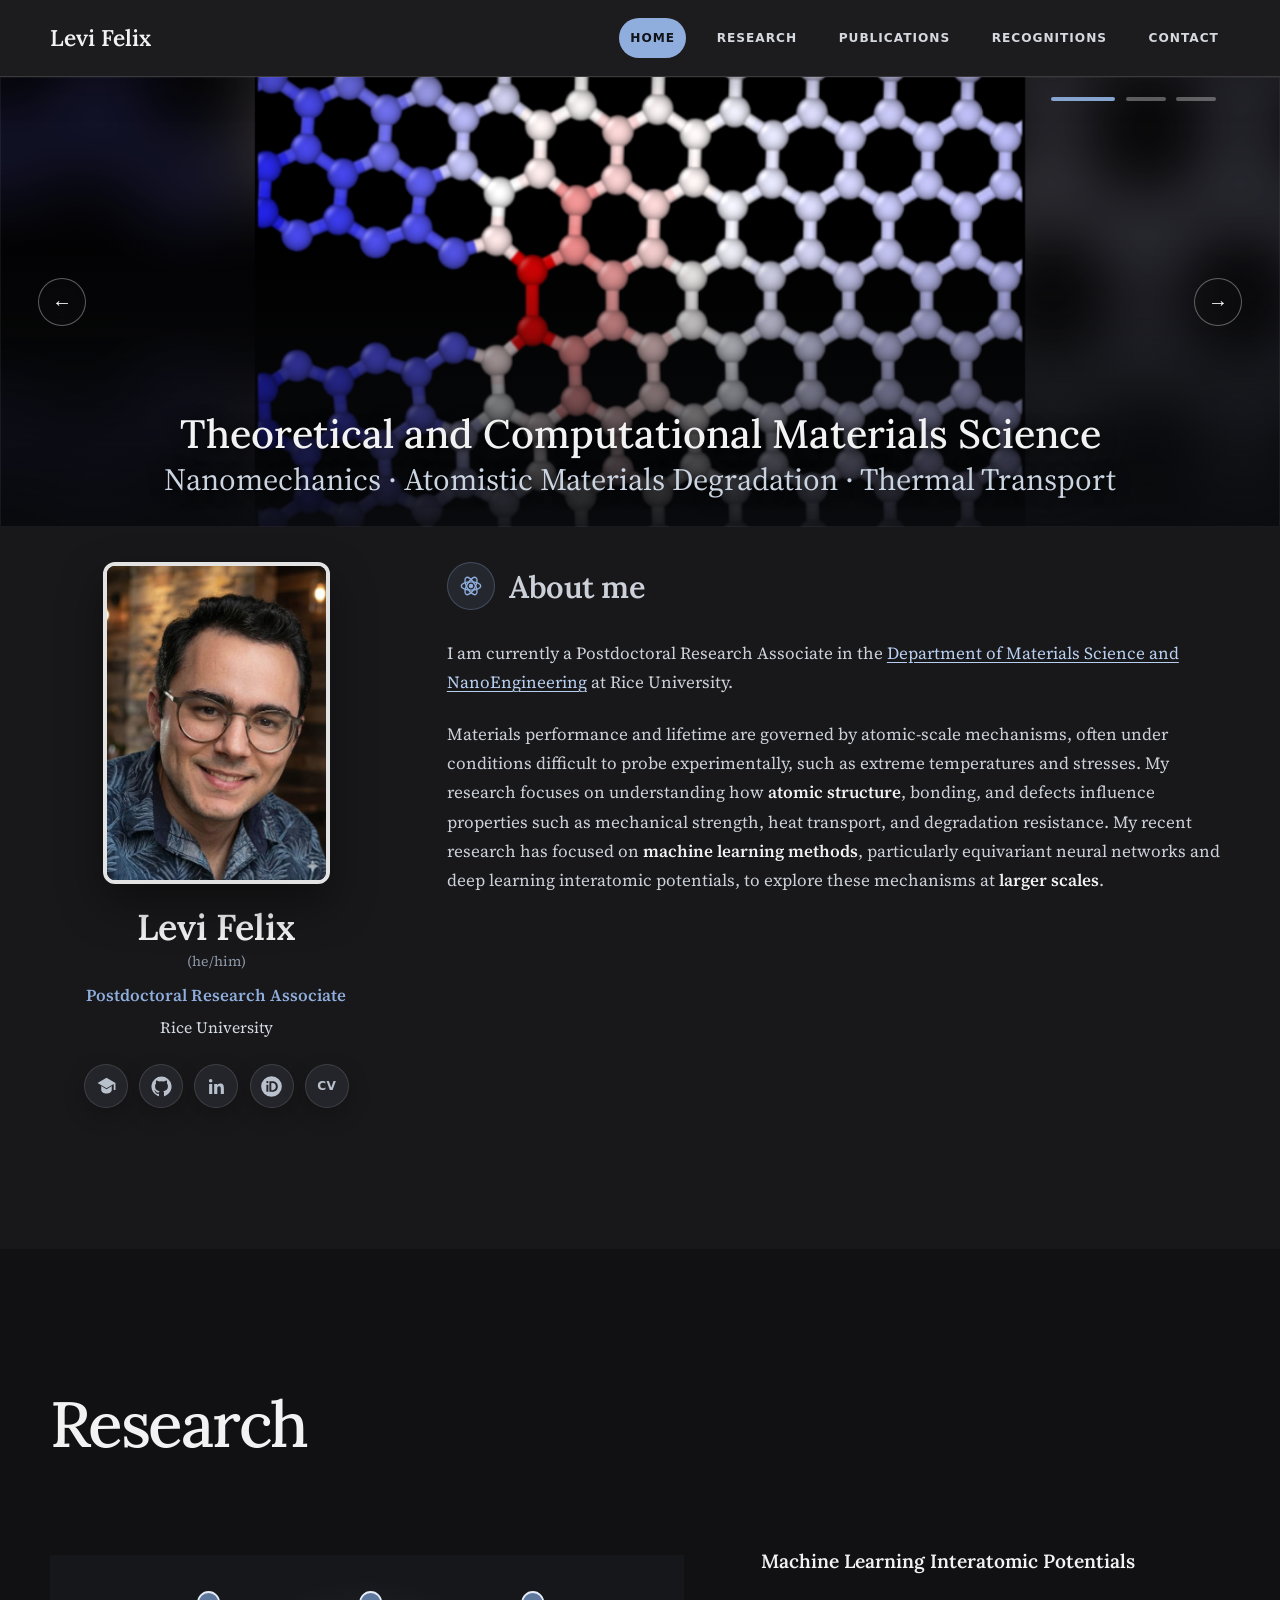
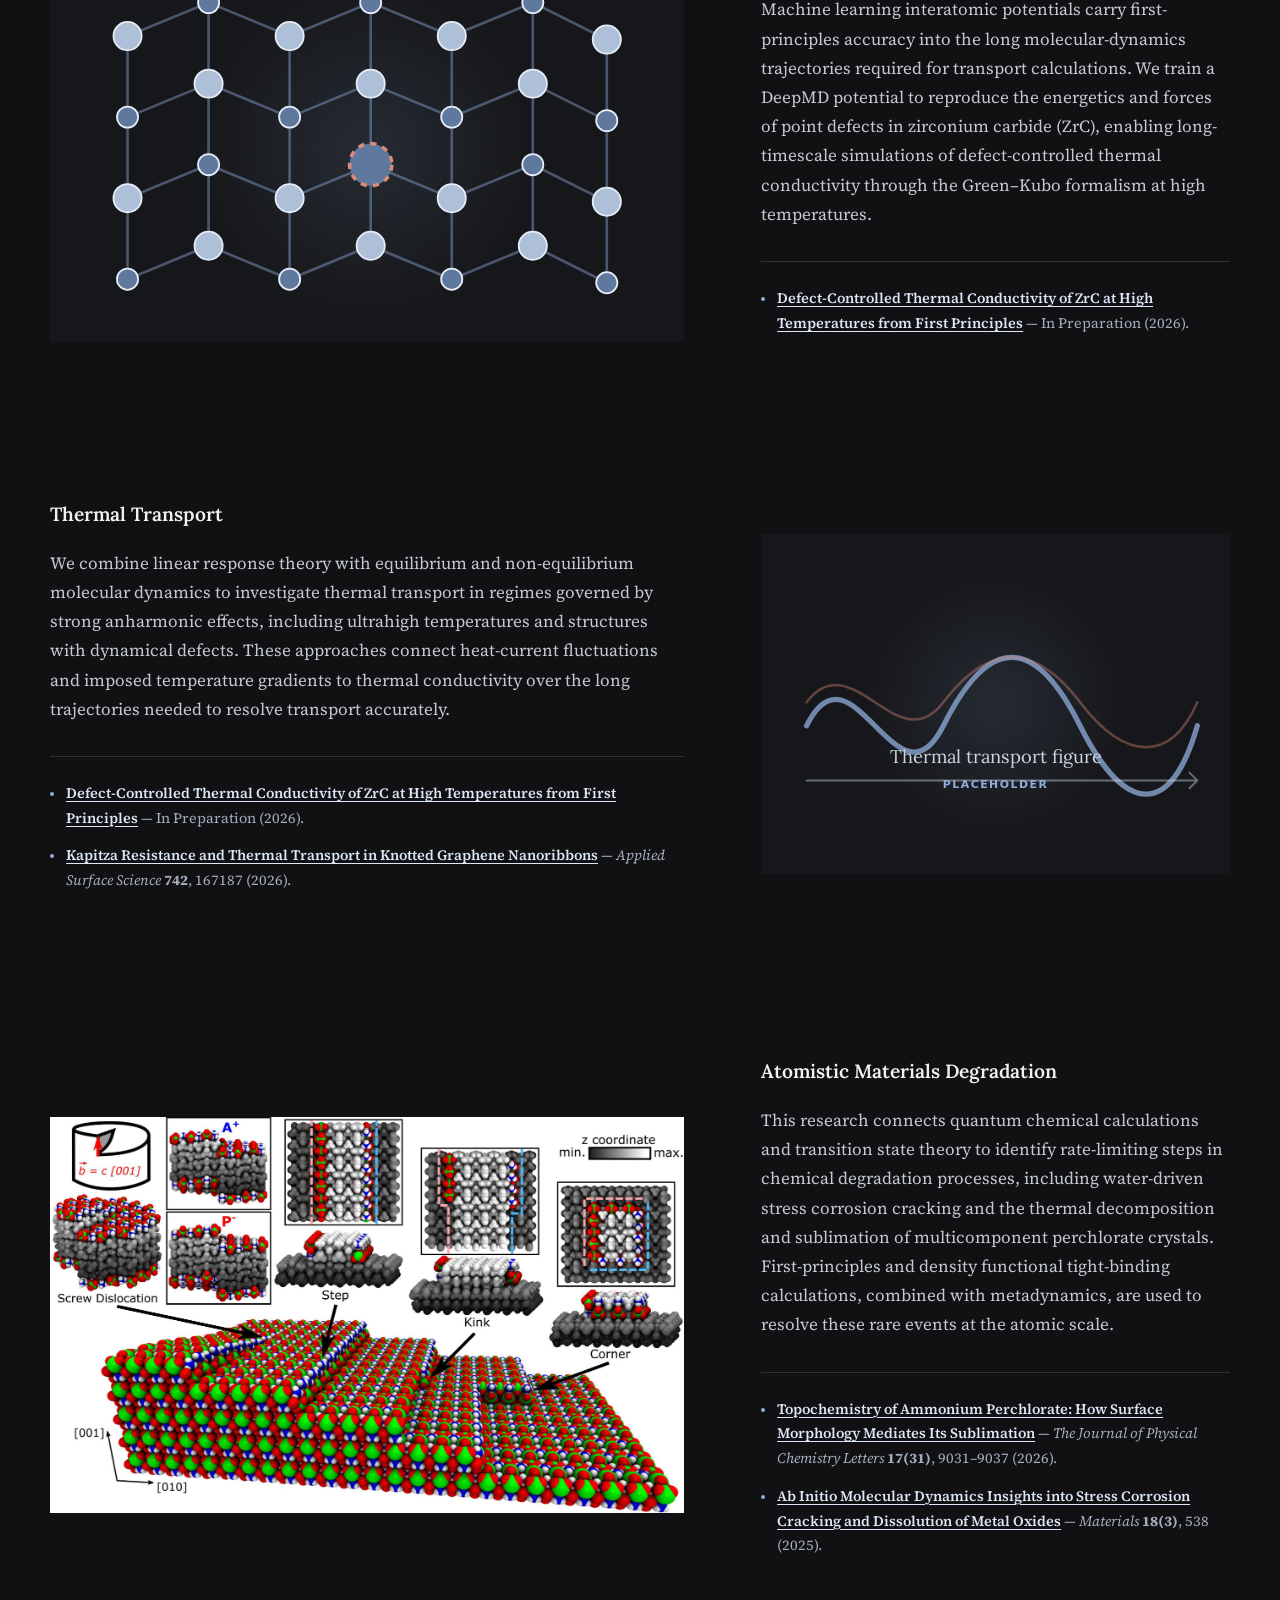
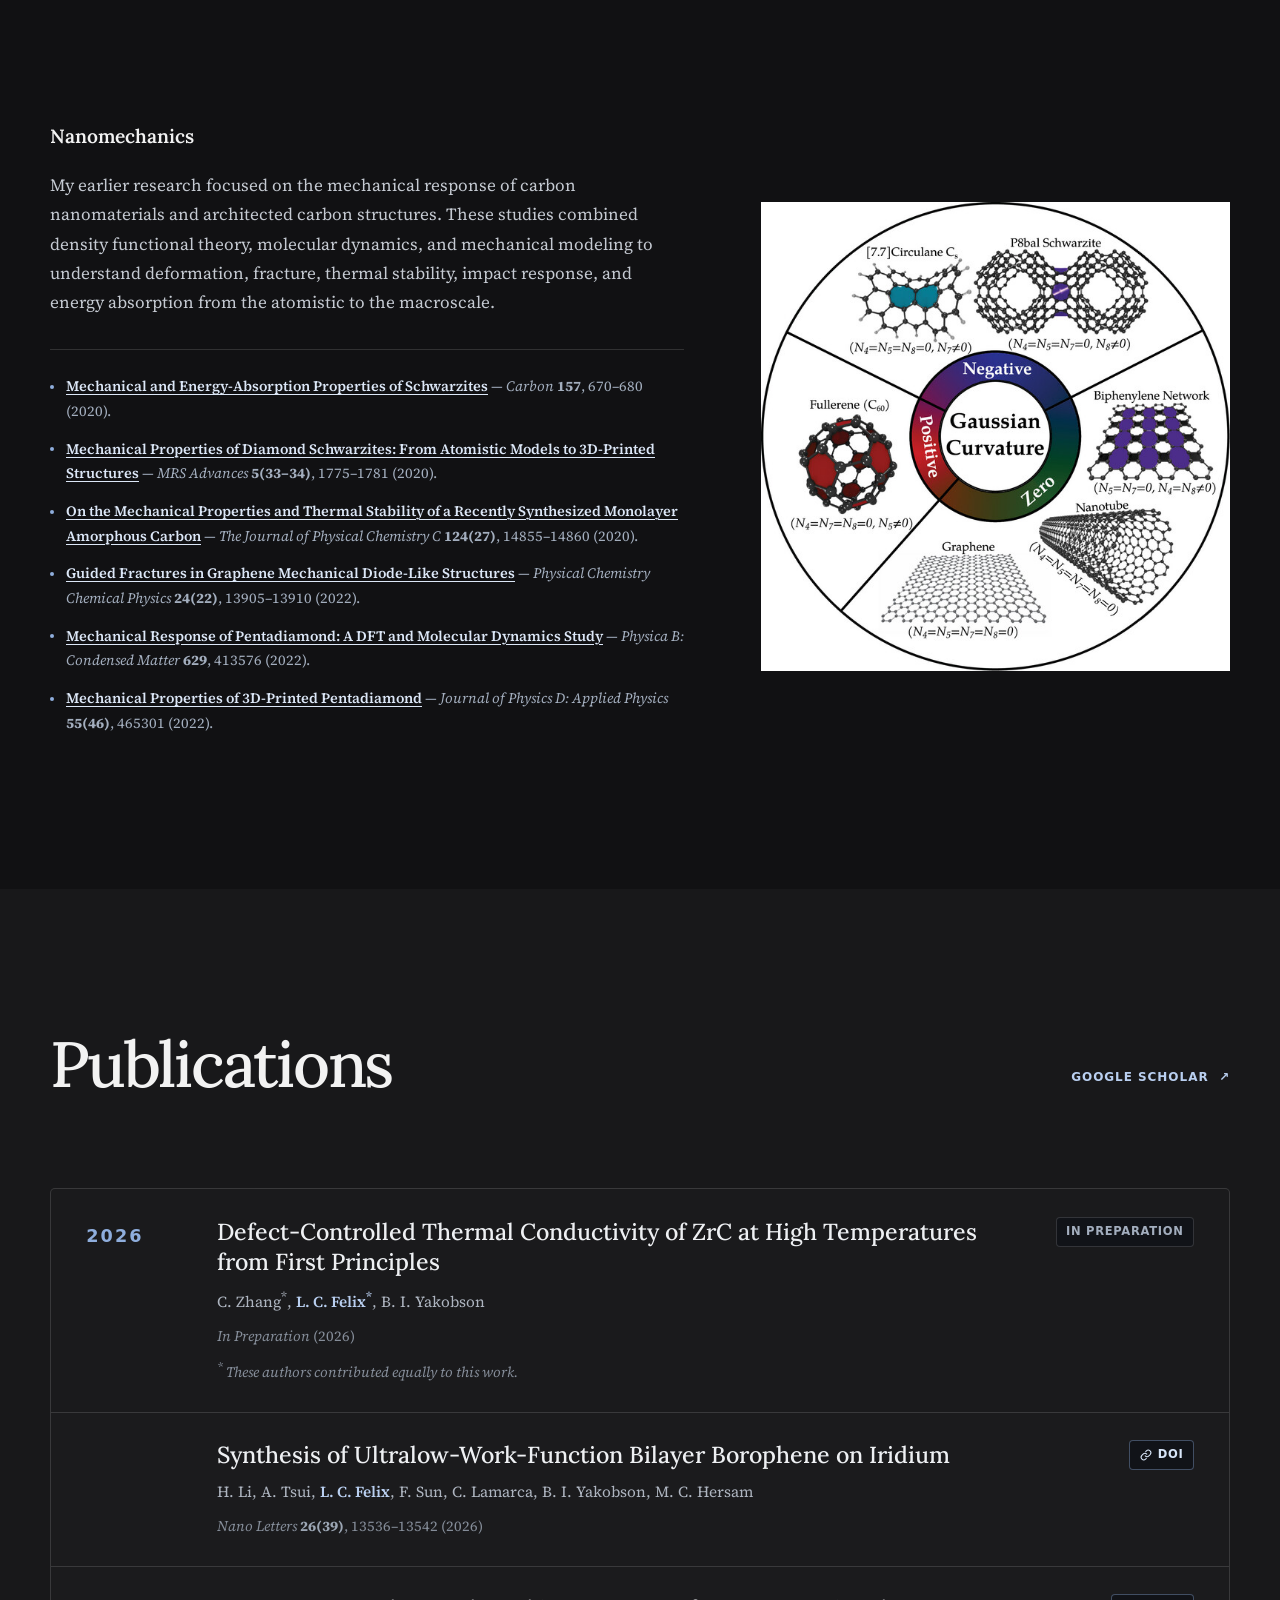
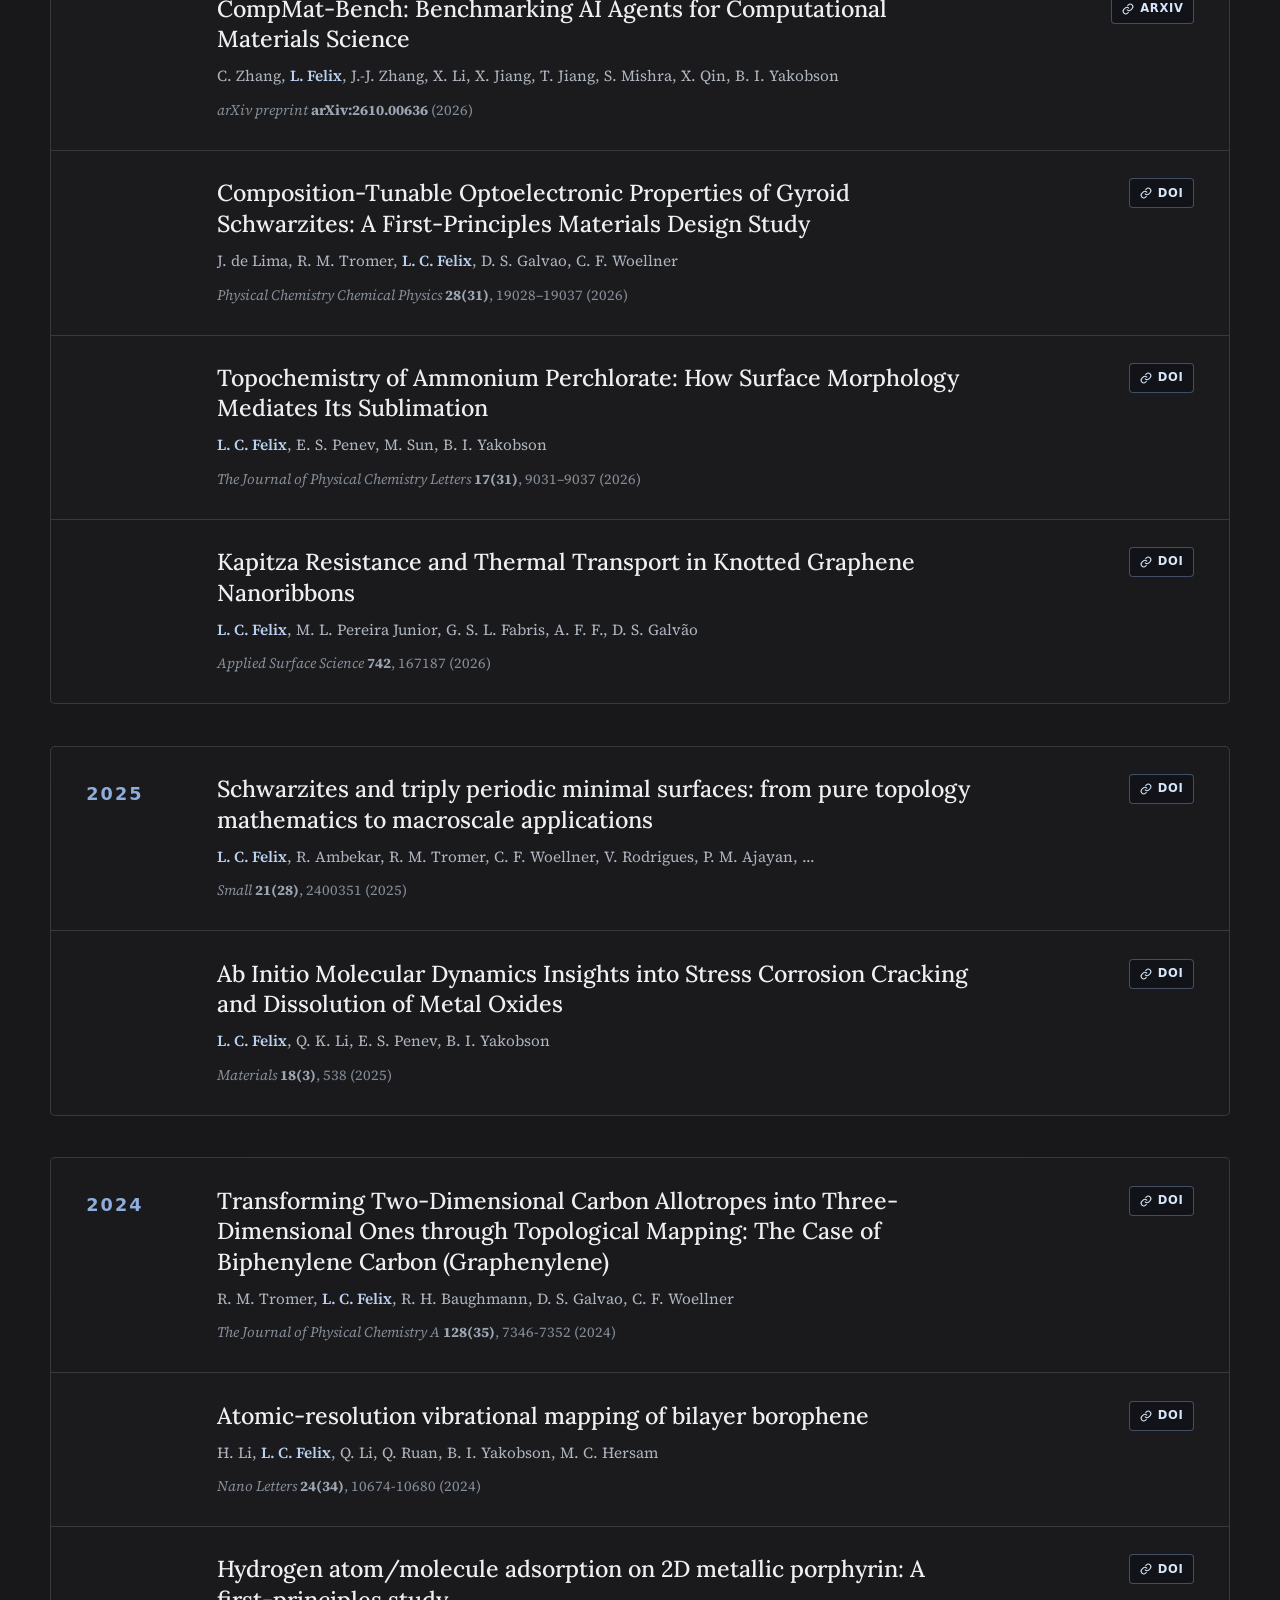
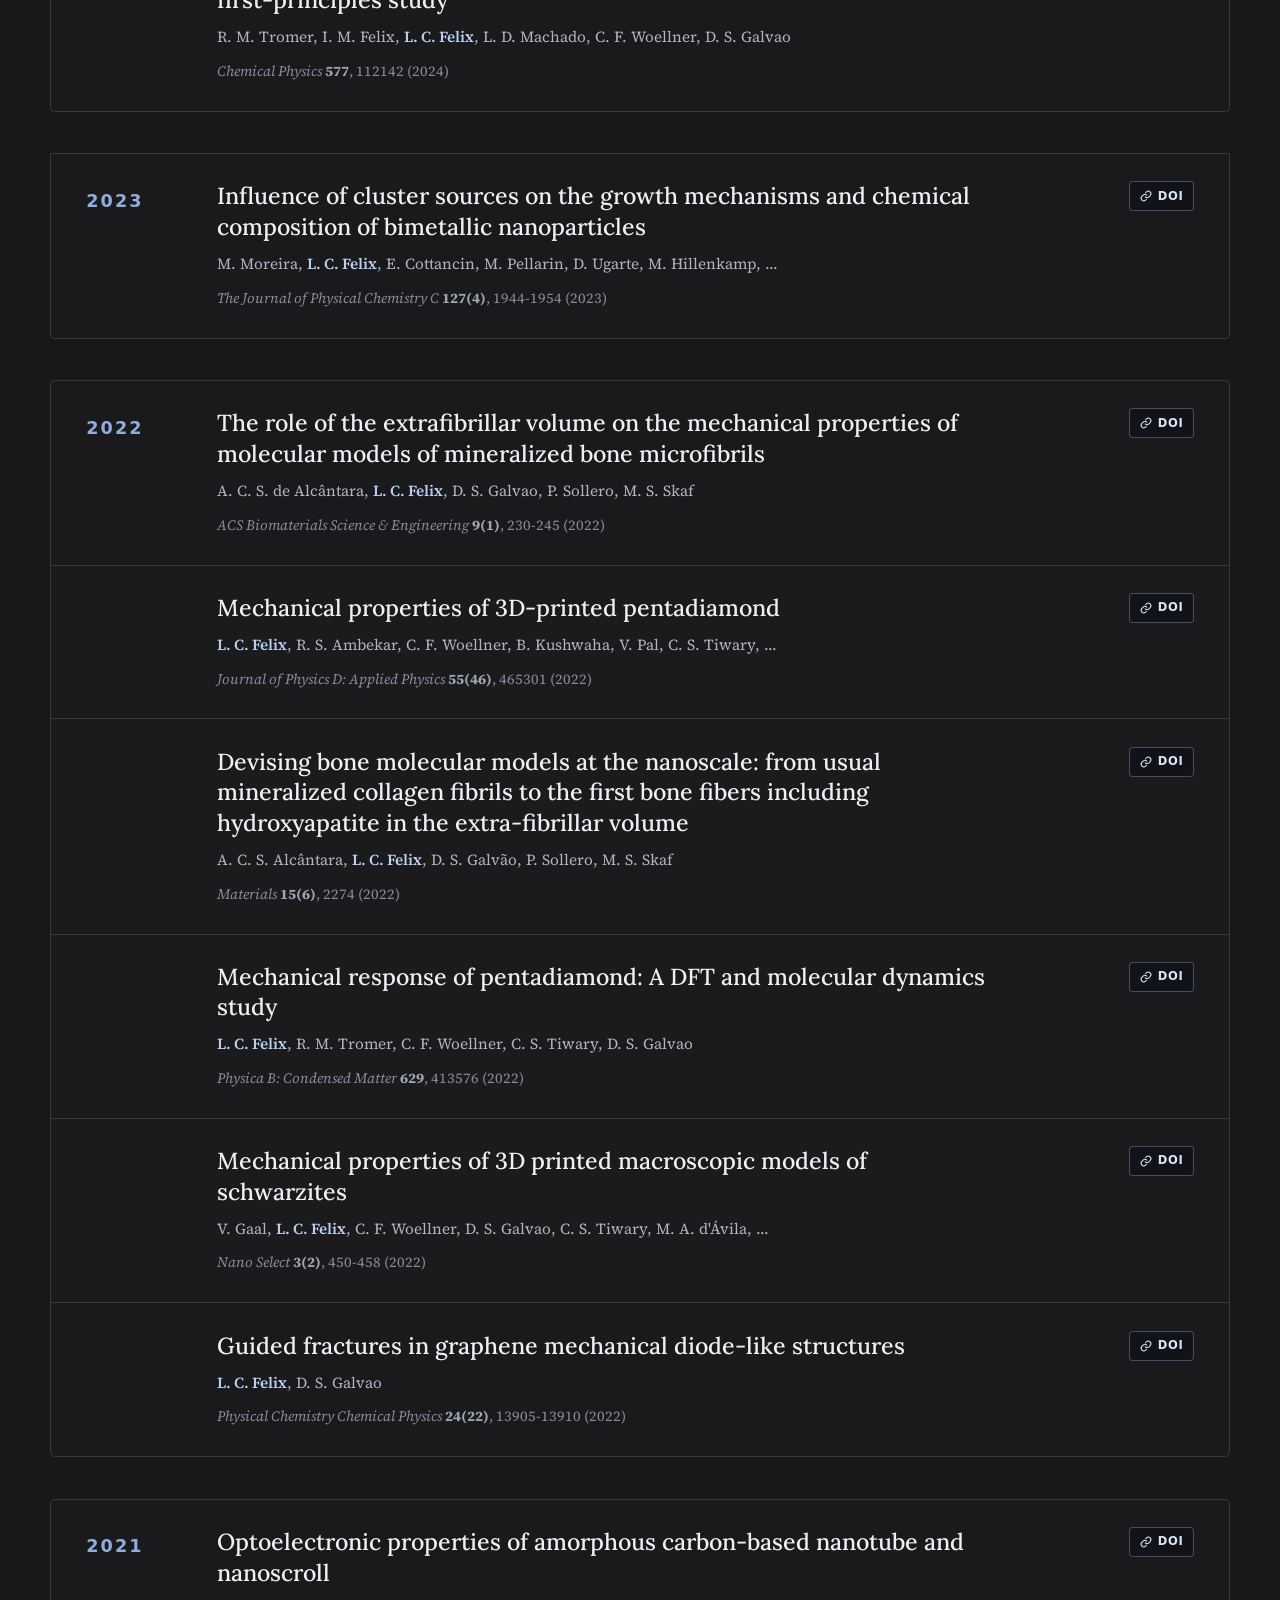
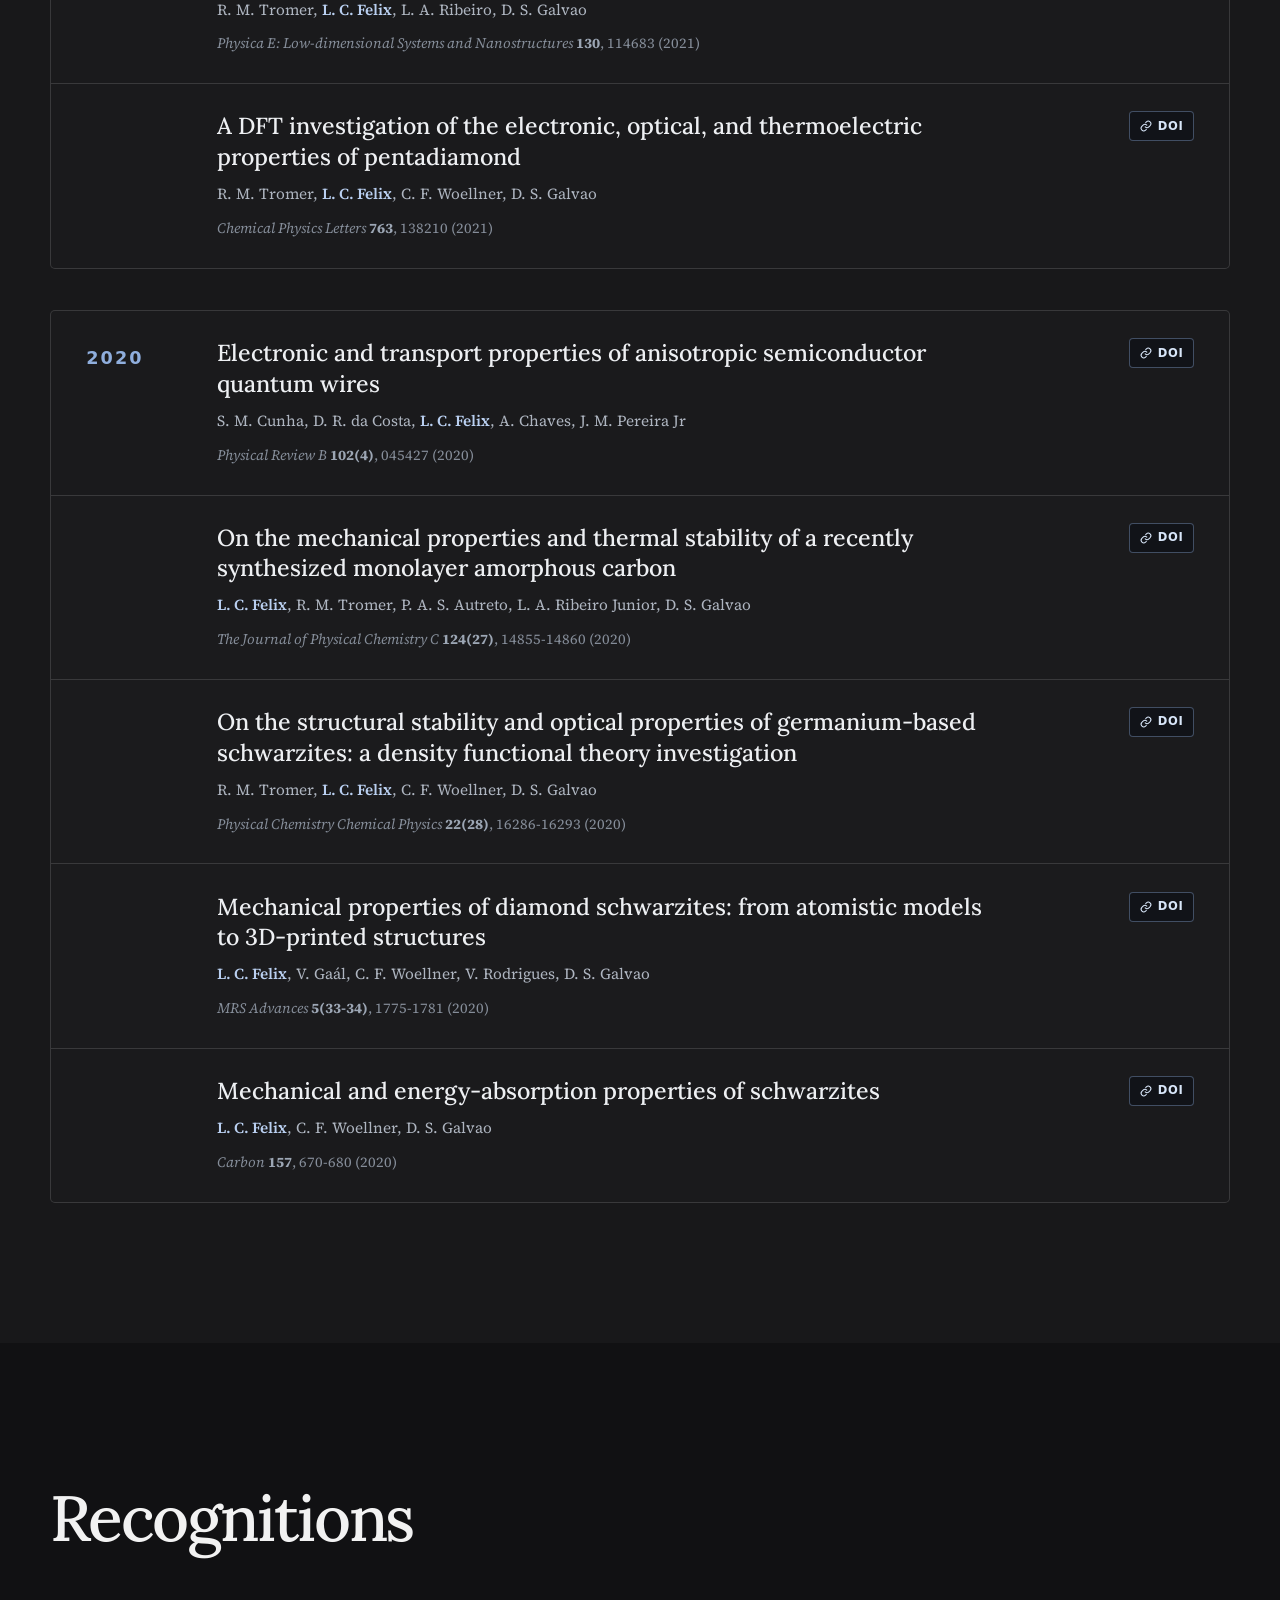
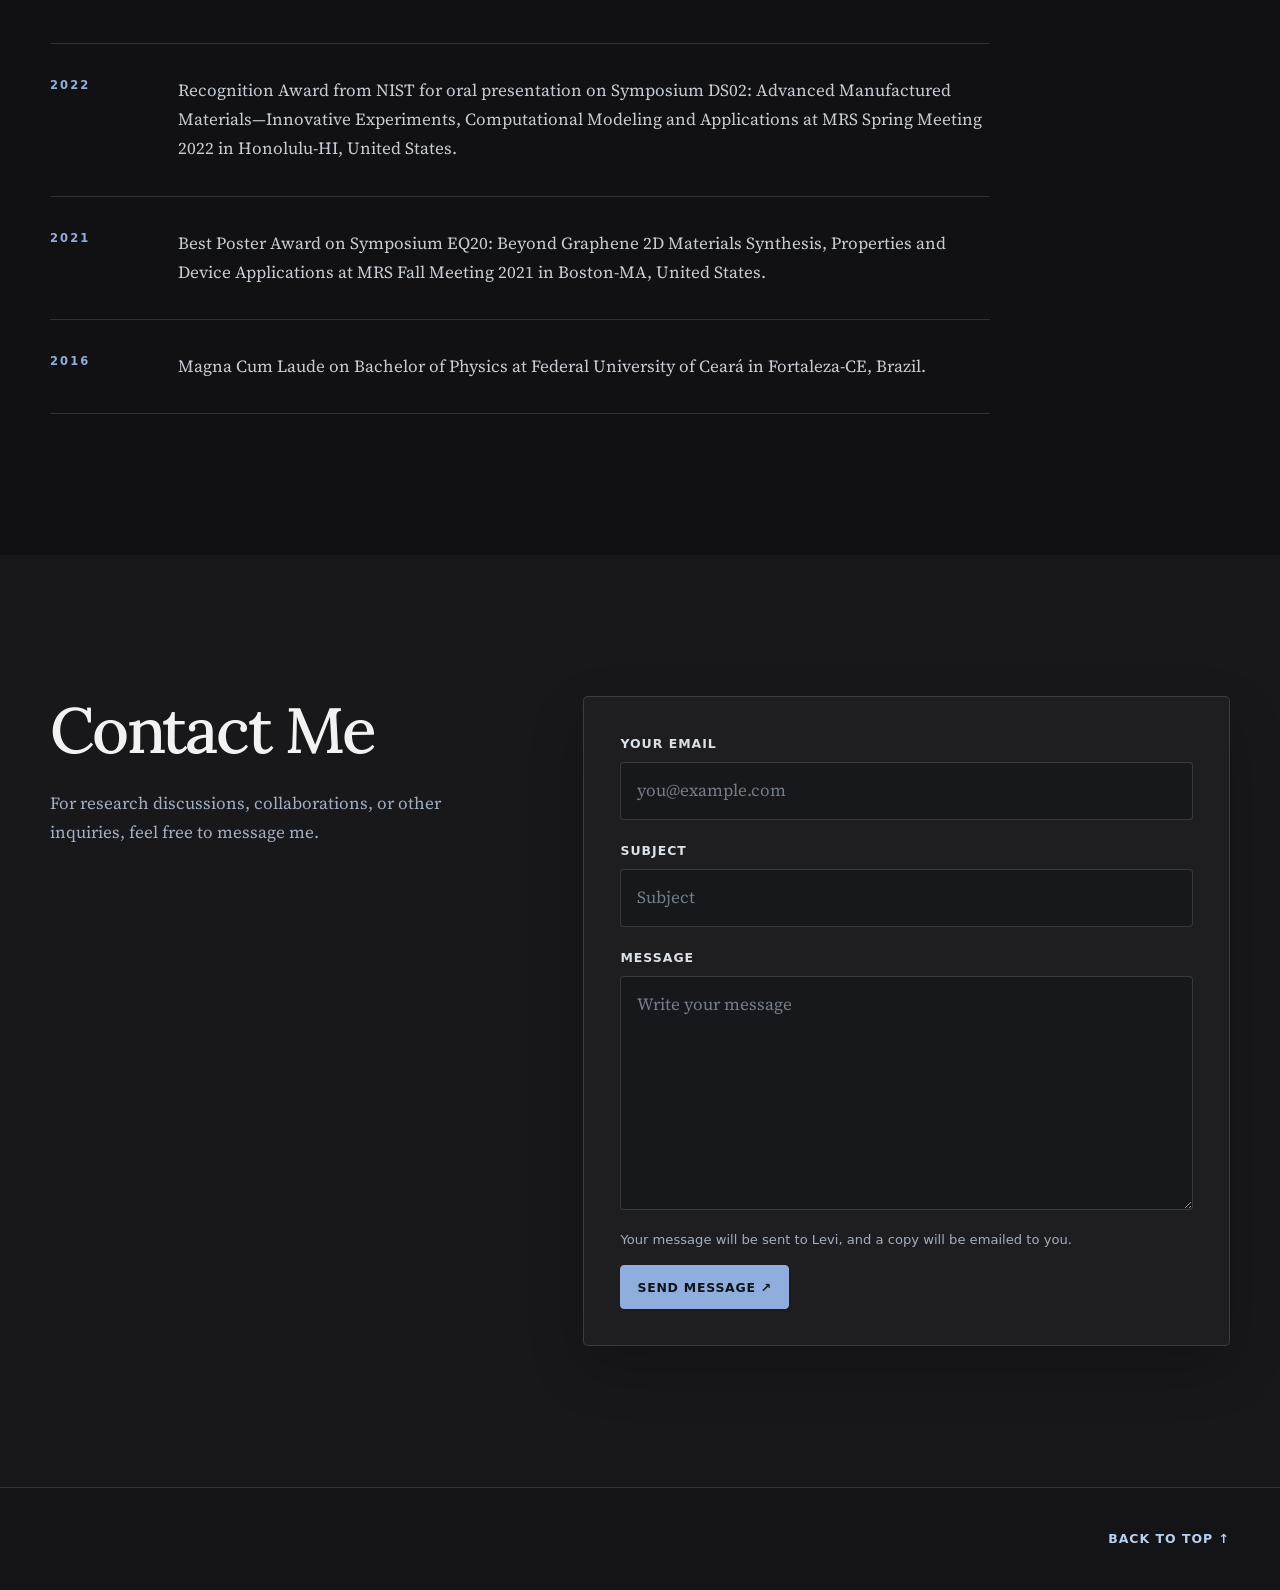
==== commit f058eddc: "Send contact form messages directly" ====
--- a/index.html
+++ b/index.html
@@ -10,8 +10,8 @@
   <link rel="preconnect" href="https://fonts.googleapis.com">
   <link rel="preconnect" href="https://fonts.gstatic.com" crossorigin>
   <link href="https://fonts.googleapis.com/css2?family=Lora:wght@500;600&amp;family=Source+Serif+4:opsz,wght@8..60,400;8..60,600&amp;display=swap" rel="stylesheet">
-  <link rel="stylesheet" href="styles.css?v=20261025-rectangular-profile">
-  <script src="script.js" defer></script>
+  <link rel="stylesheet" href="styles.css?v=20261025-contact-form">
+  <script src="script.js?v=20261025-contact-form" defer></script>
 </head>
 <body>
   <a class="skip-link" href="#main-content">Skip to main content</a>
@@ -502,7 +502,13 @@
           <h2>Contact Me</h2>
           <p>For research discussions, collaborations, or other inquiries, feel free to message me.</p>
         </div>
-        <form class="contact-form" id="contact-form">
+        <form class="contact-form" id="contact-form" action="https://formsubmit.co/levifelix1@gmail.com" method="POST">
+          <input type="hidden" name="_next" value="https://levicfelix.github.io/?message=sent#contact">
+          <input id="contact-delivery-subject" type="hidden" name="_subject" value="New website message">
+          <input type="hidden" name="_template" value="table">
+          <input type="hidden" name="_autoresponse" value="Thank you for contacting Levi Felix. This email contains a copy of your submitted message.">
+          <input class="contact-honeypot" type="text" name="_honey" tabindex="-1" autocomplete="off" aria-hidden="true">
+
           <label for="contact-email">Your email</label>
           <input id="contact-email" name="email" type="email" autocomplete="email" placeholder="you@example.com" required>
 
@@ -512,6 +518,8 @@
           <label for="contact-message">Message</label>
           <textarea id="contact-message" name="message" rows="7" placeholder="Write your message" required></textarea>
 
+          <p class="contact-form__note">Your message will be sent to Levi, and a copy will be emailed to you.</p>
+          <p class="contact-form__status" id="contact-status" role="status" aria-live="polite" hidden></p>
           <button type="submit">Send Message <span aria-hidden="true">&#8599;</span></button>
         </form>
       </div>
--- a/styles.css
+++ b/styles.css
@@ -1008,6 +1008,7 @@
 }
 
 .contact-form {
+  position: relative;
   display: grid;
   padding: clamp(1.4rem, 3vw, 2.25rem);
   border: 1px solid var(--line);
@@ -1040,6 +1041,14 @@
 
 .contact-form textarea {
   resize: vertical;
+}
+
+.contact-honeypot {
+  position: absolute;
+  left: -10000px;
+  width: 1px;
+  height: 1px;
+  overflow: hidden;
 }
 
 .contact-form input::placeholder,
@@ -1076,6 +1085,25 @@
   transform: translateY(-2px);
 }
 
+.contact-form button:disabled {
+  cursor: wait;
+  opacity: 0.72;
+  transform: none;
+}
+
+.contact-form__note,
+.contact-form__status {
+  margin: 0 0 1rem;
+  color: var(--muted);
+  font-family: system-ui, sans-serif;
+  font-size: 0.82rem;
+  line-height: 1.5;
+}
+
+.contact-form__status {
+  color: var(--accent-strong);
+}
+
 .site-footer {
   padding: 2.5rem 0;
   border-top: 1px solid var(--line);
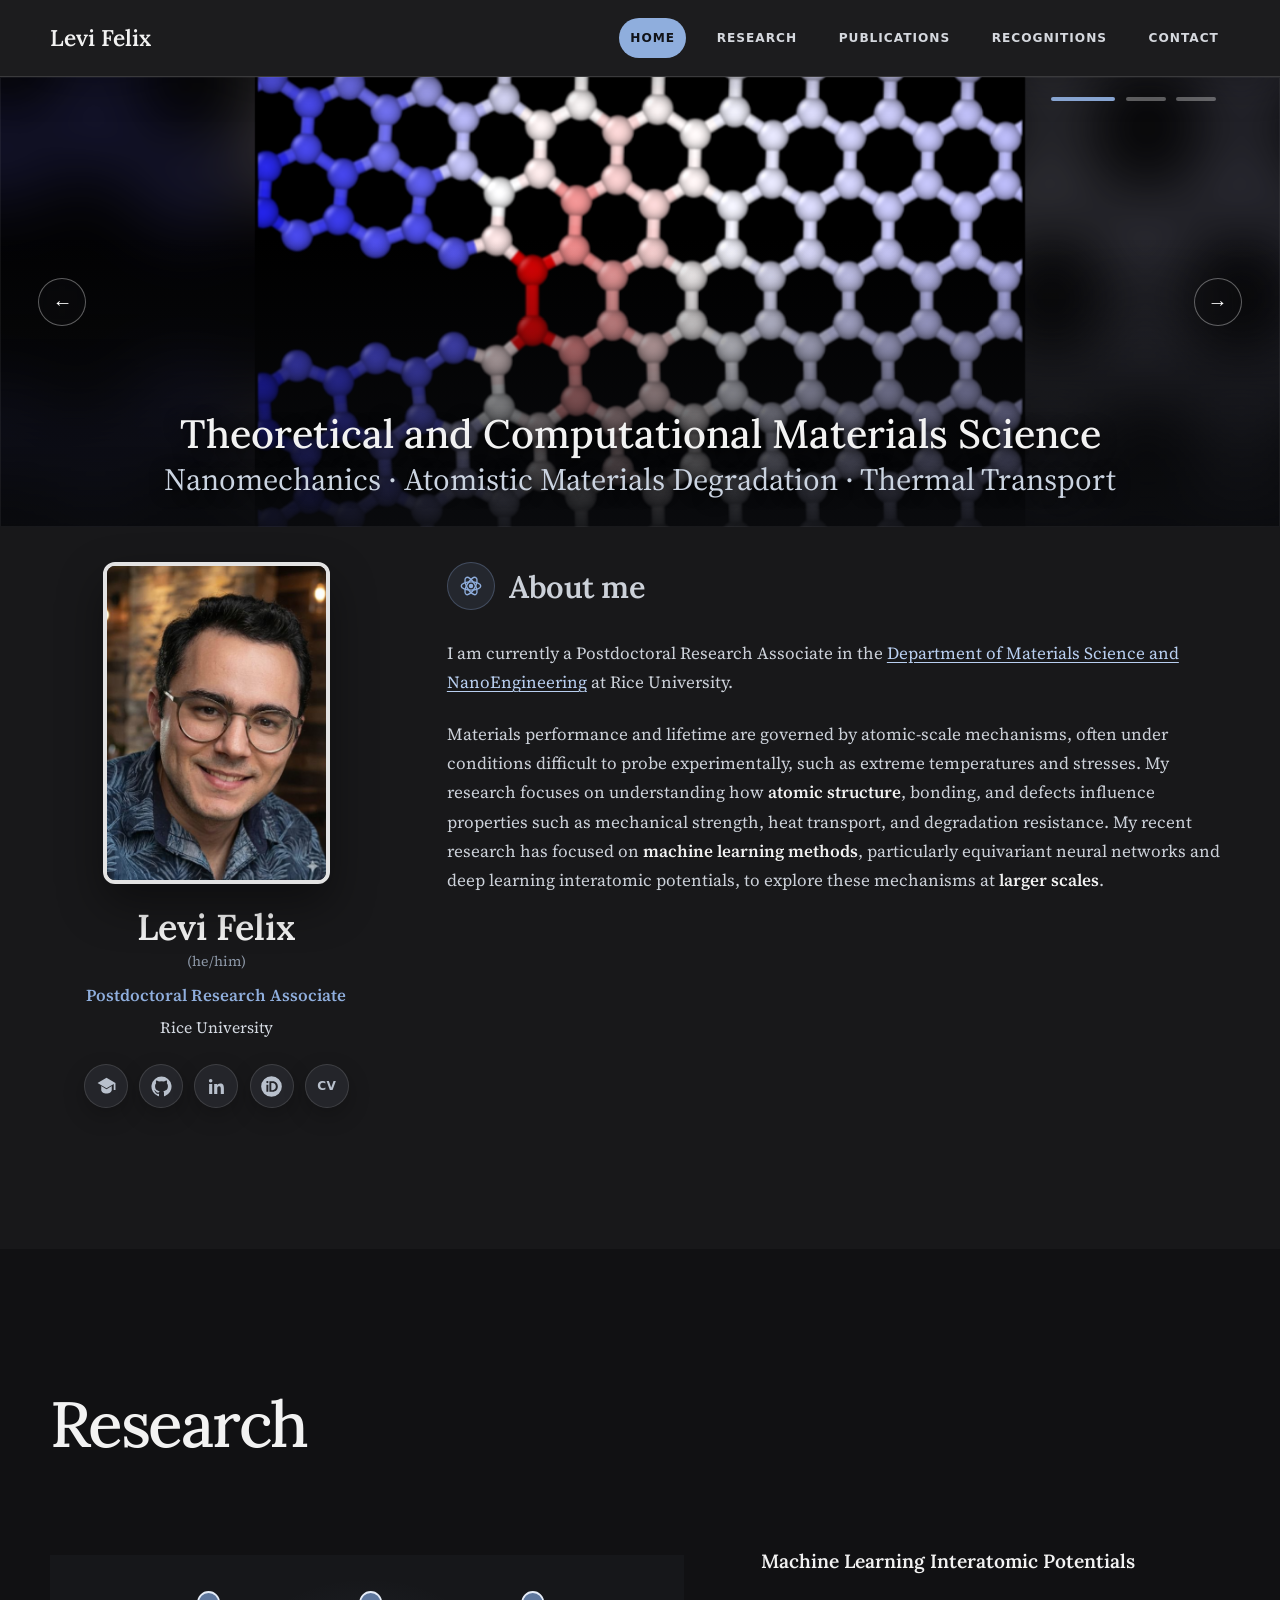
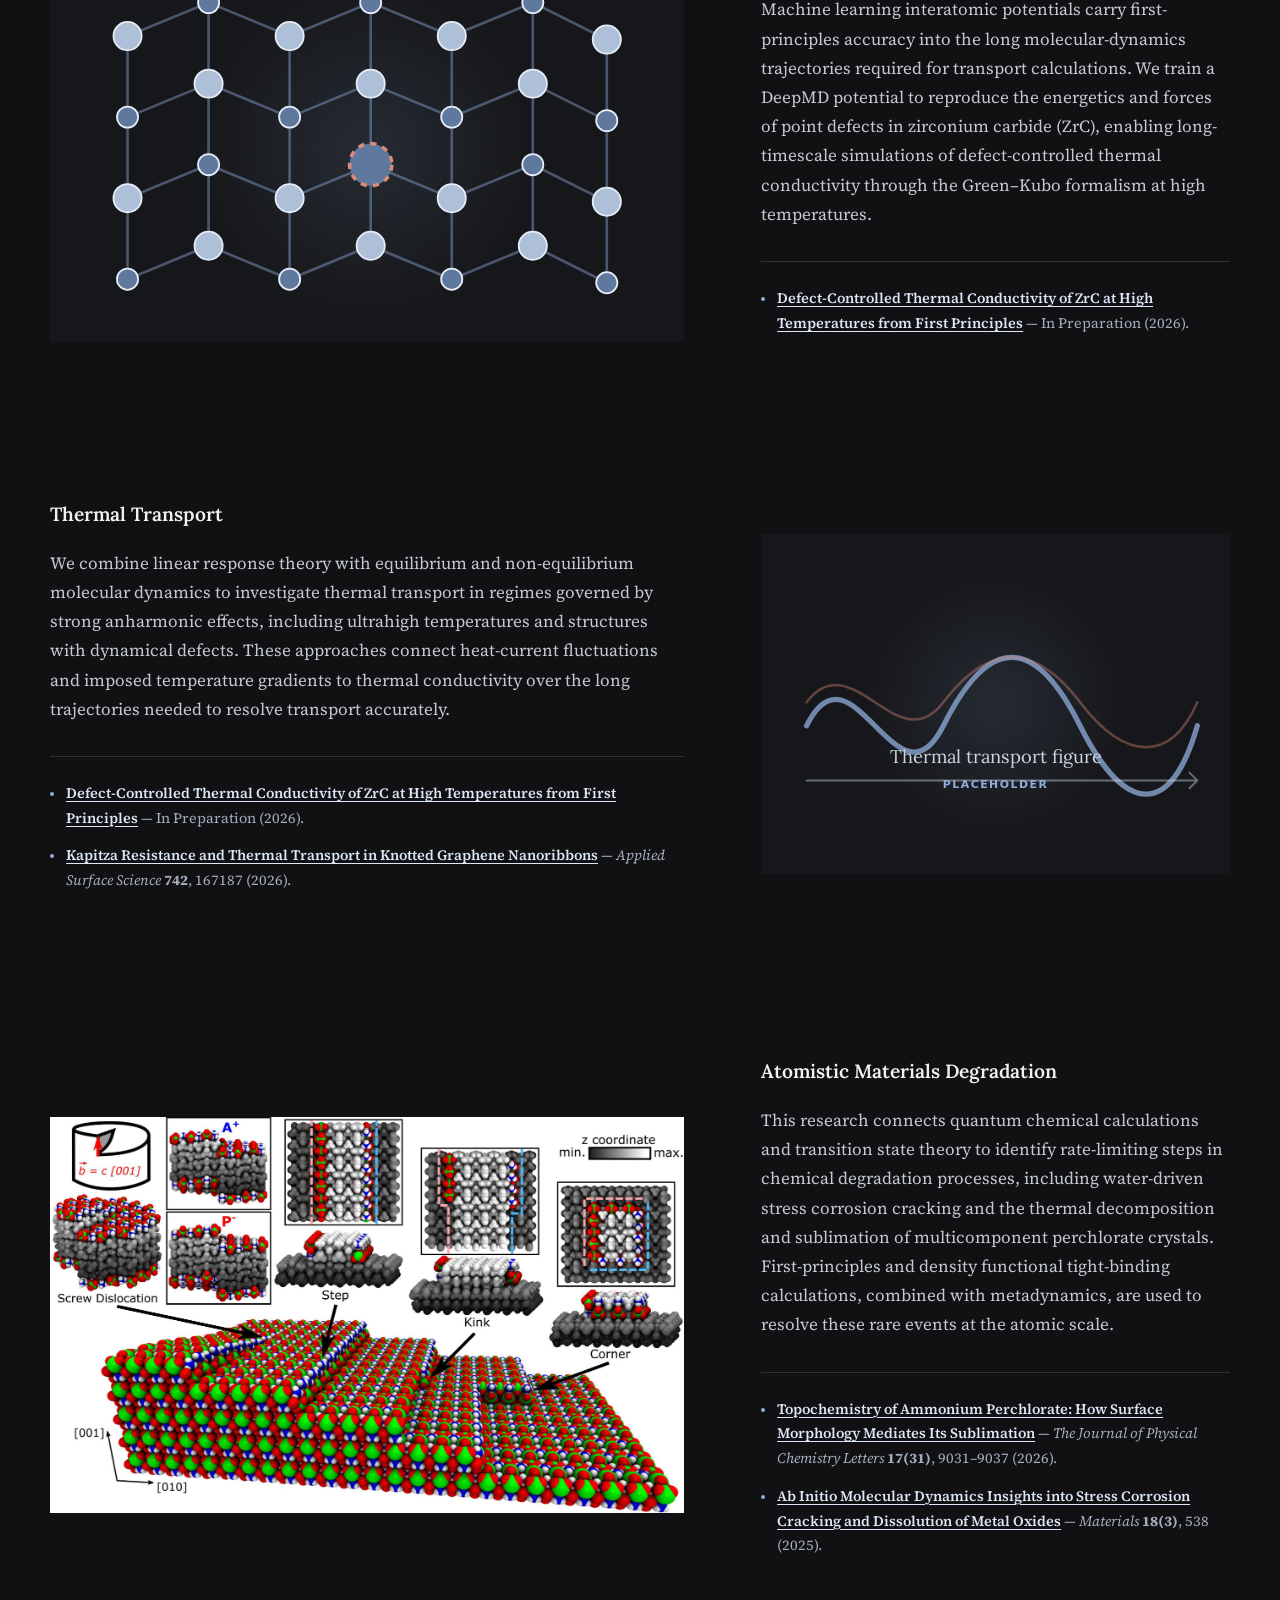
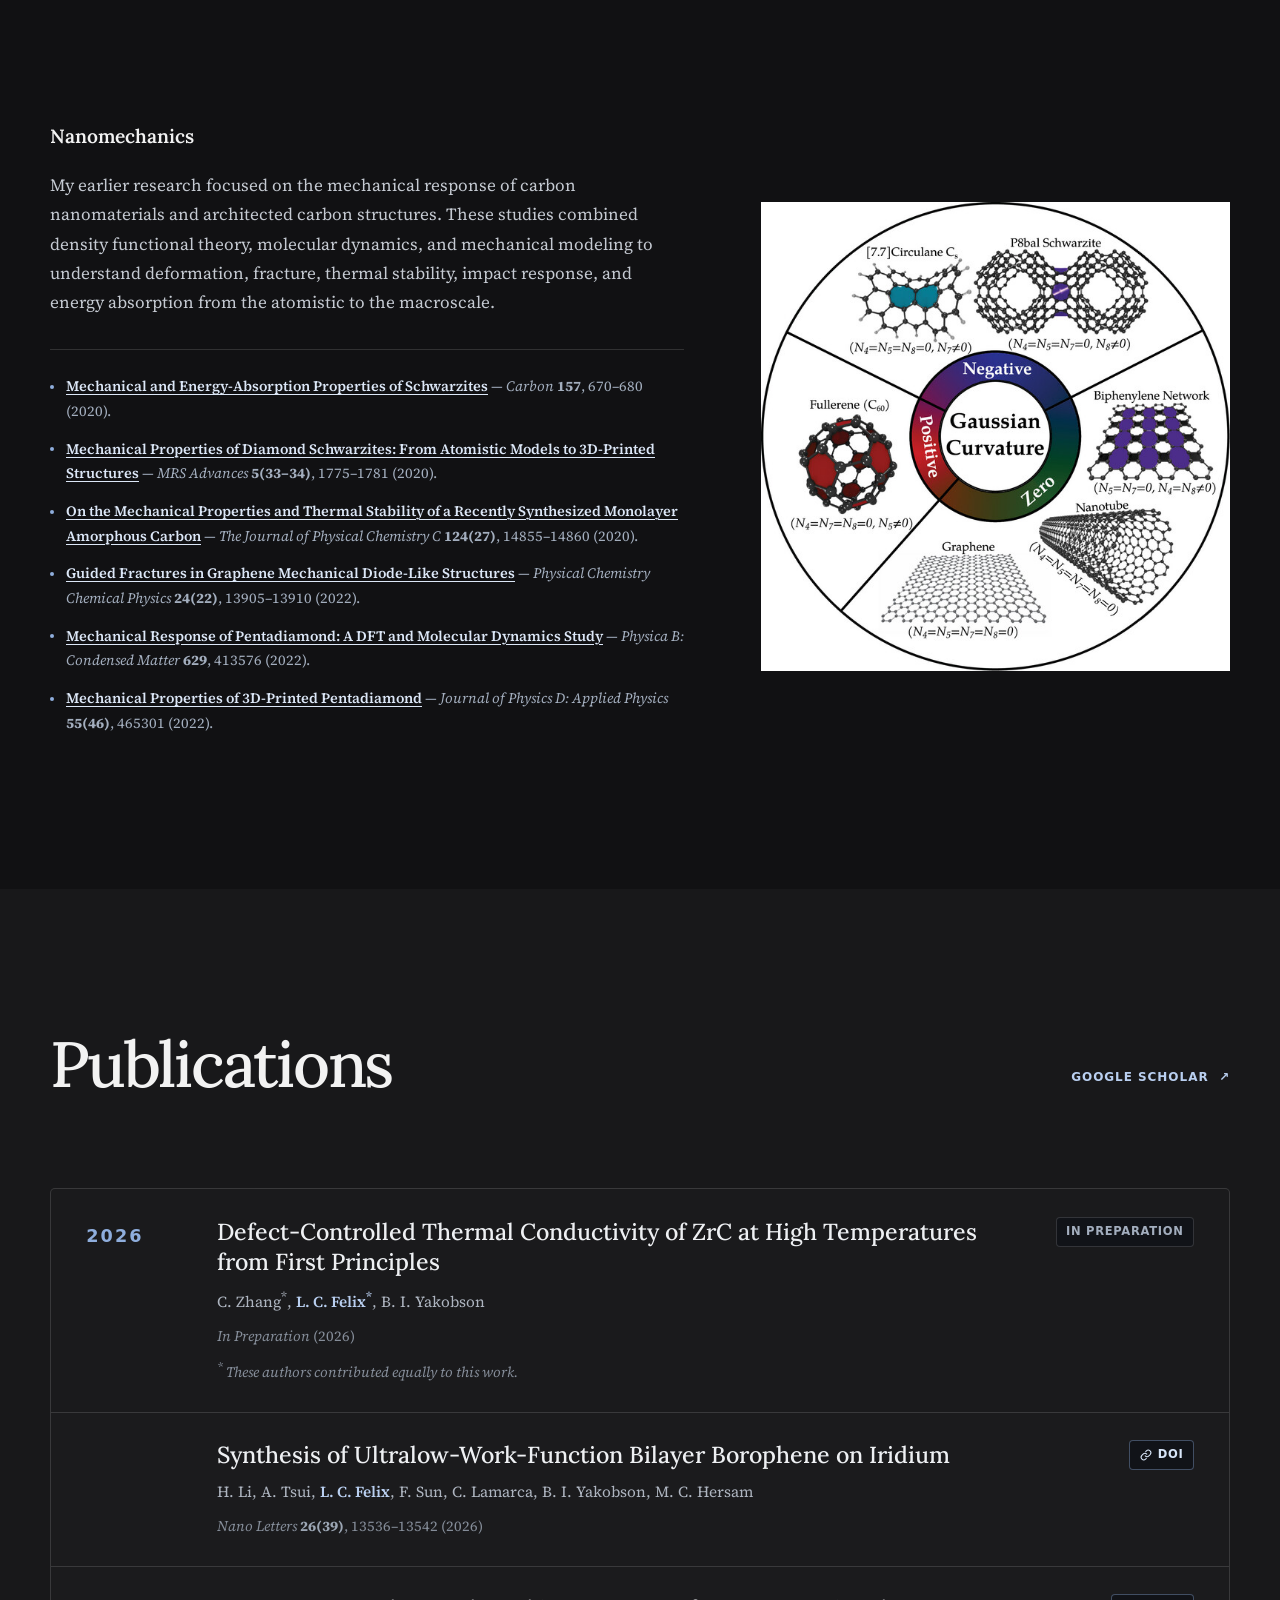
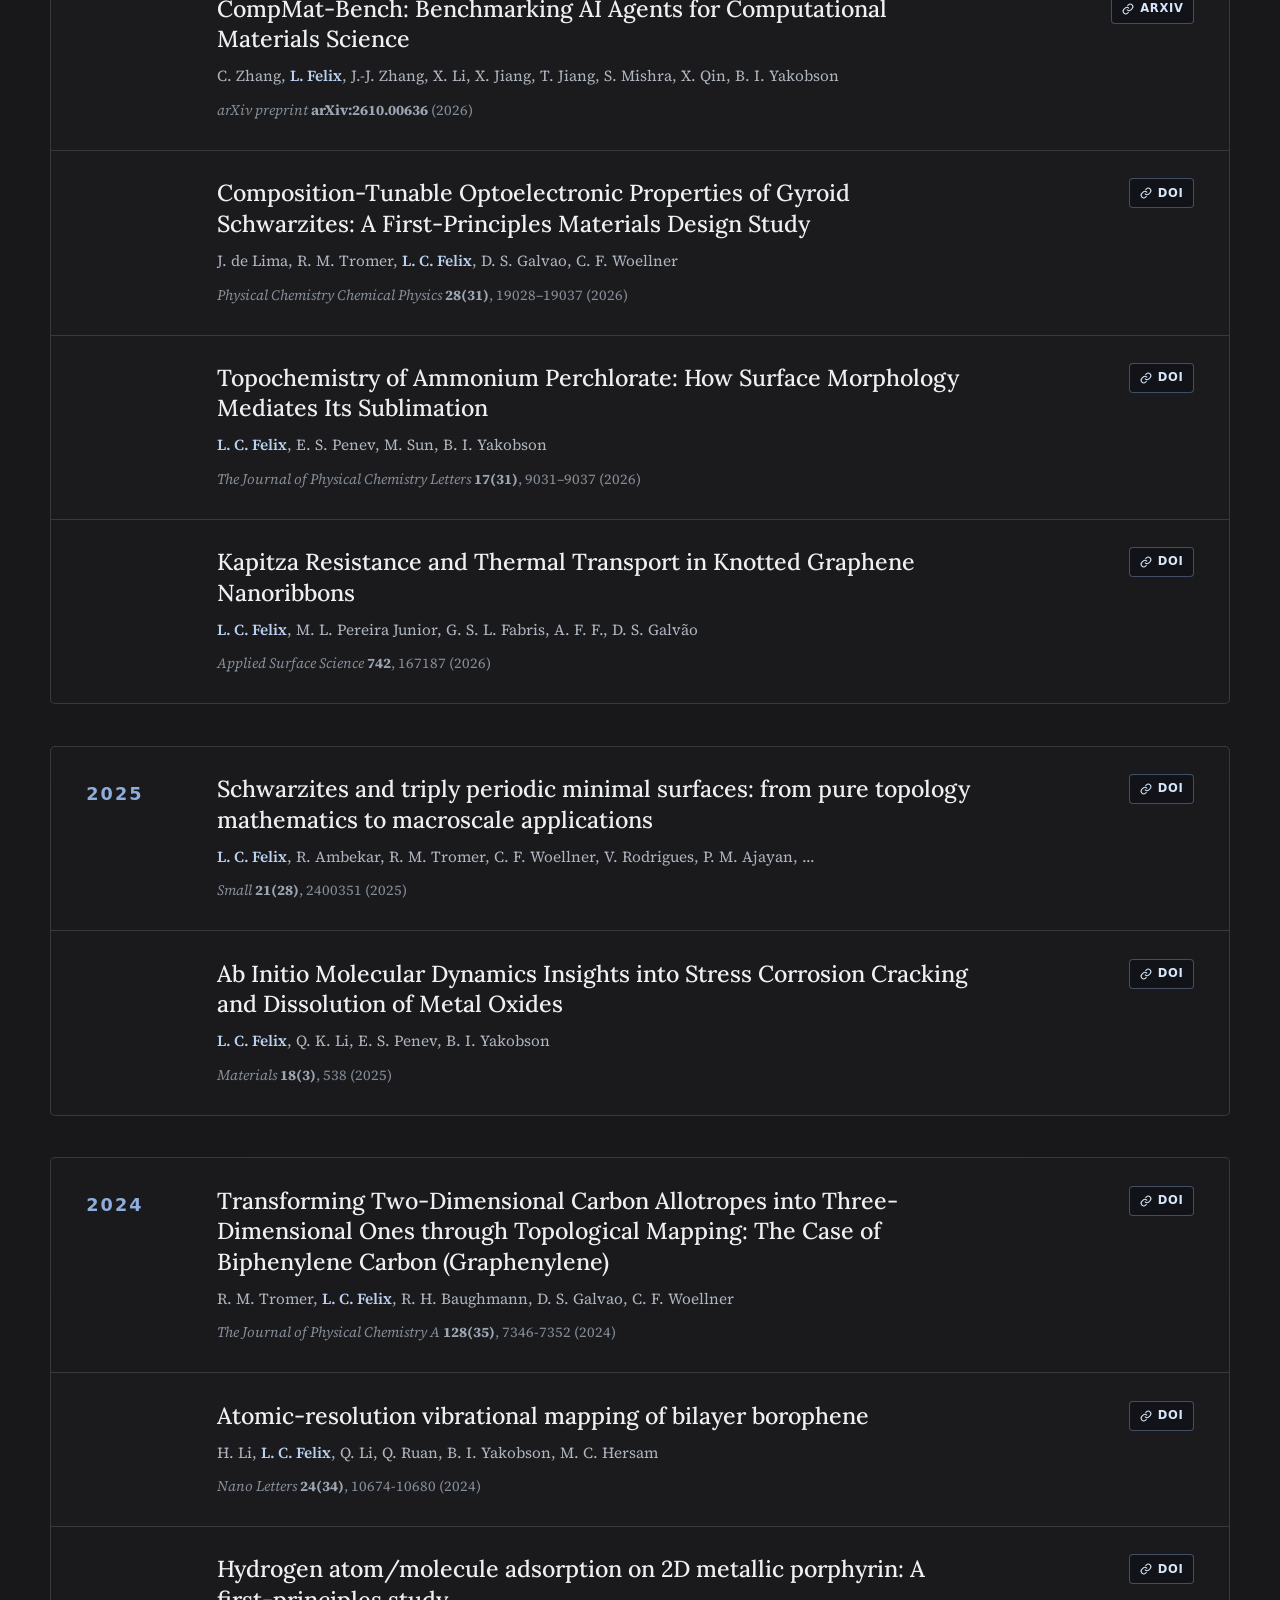
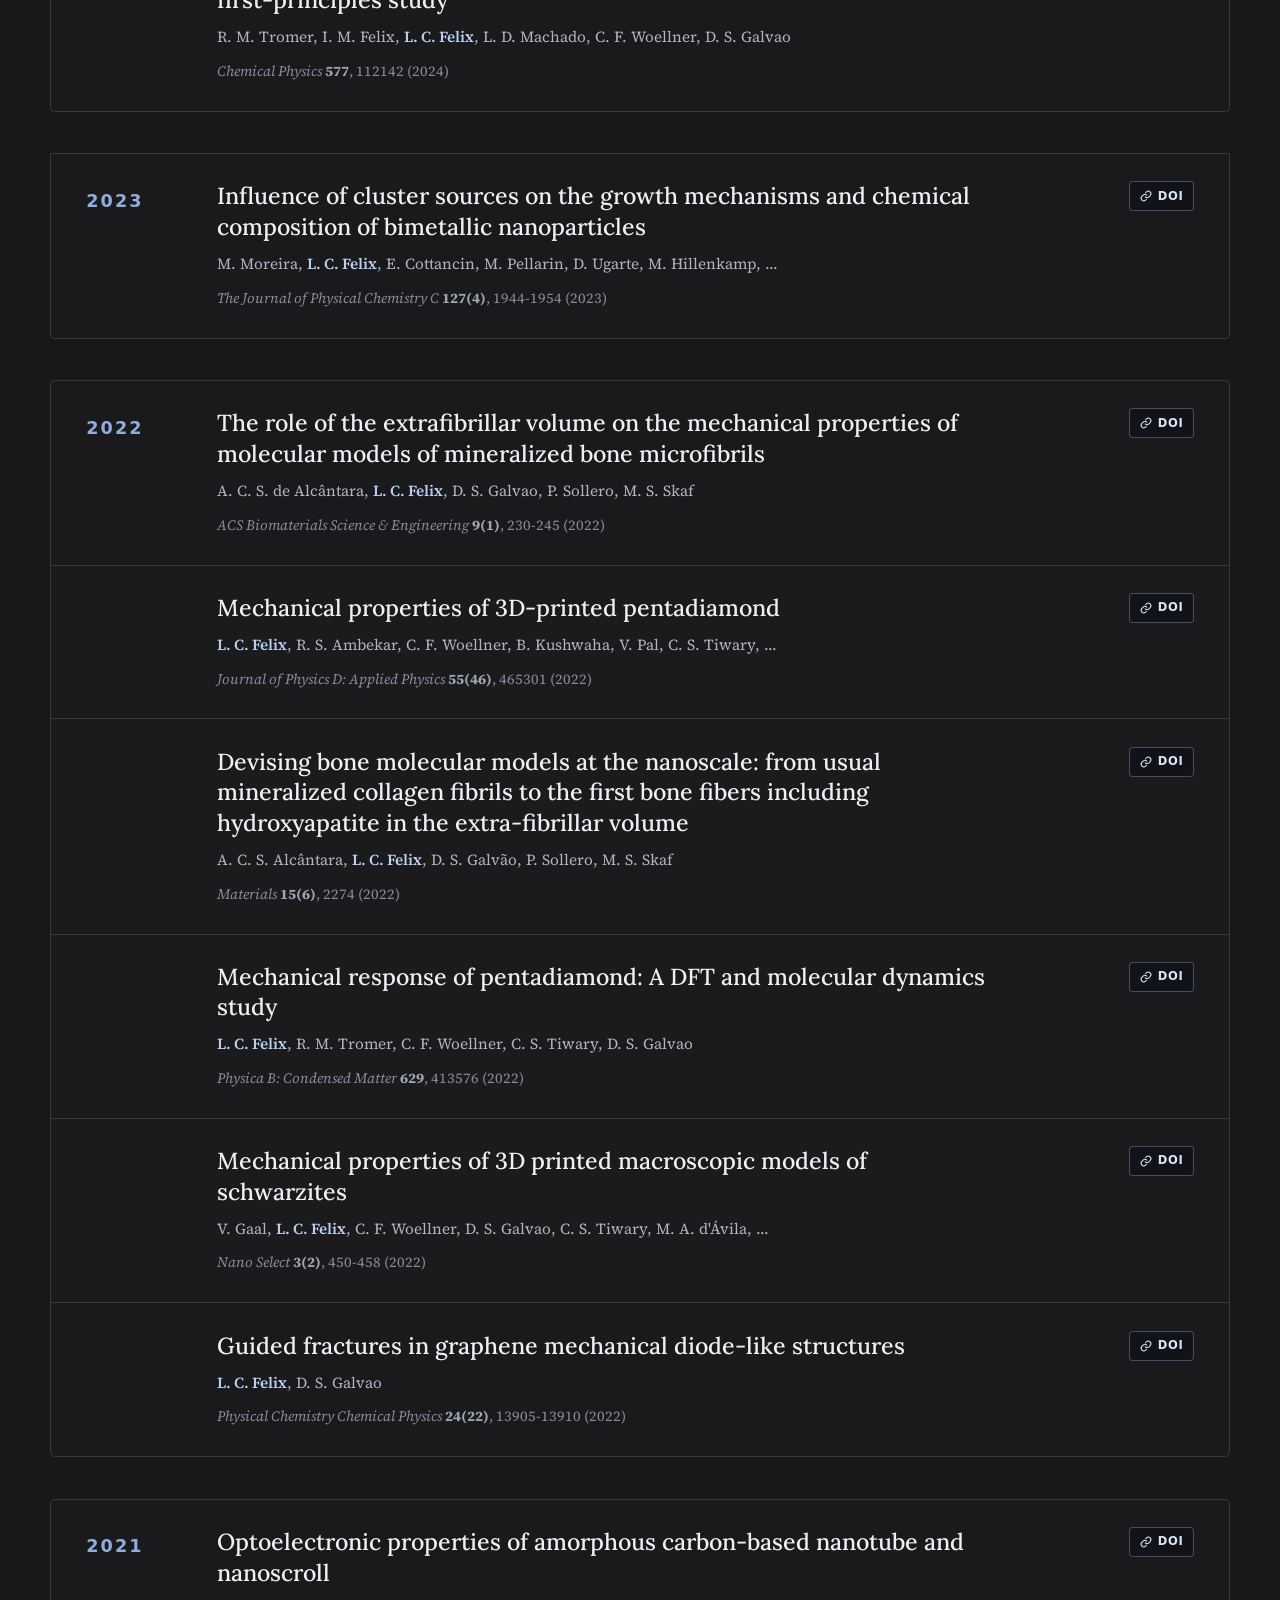
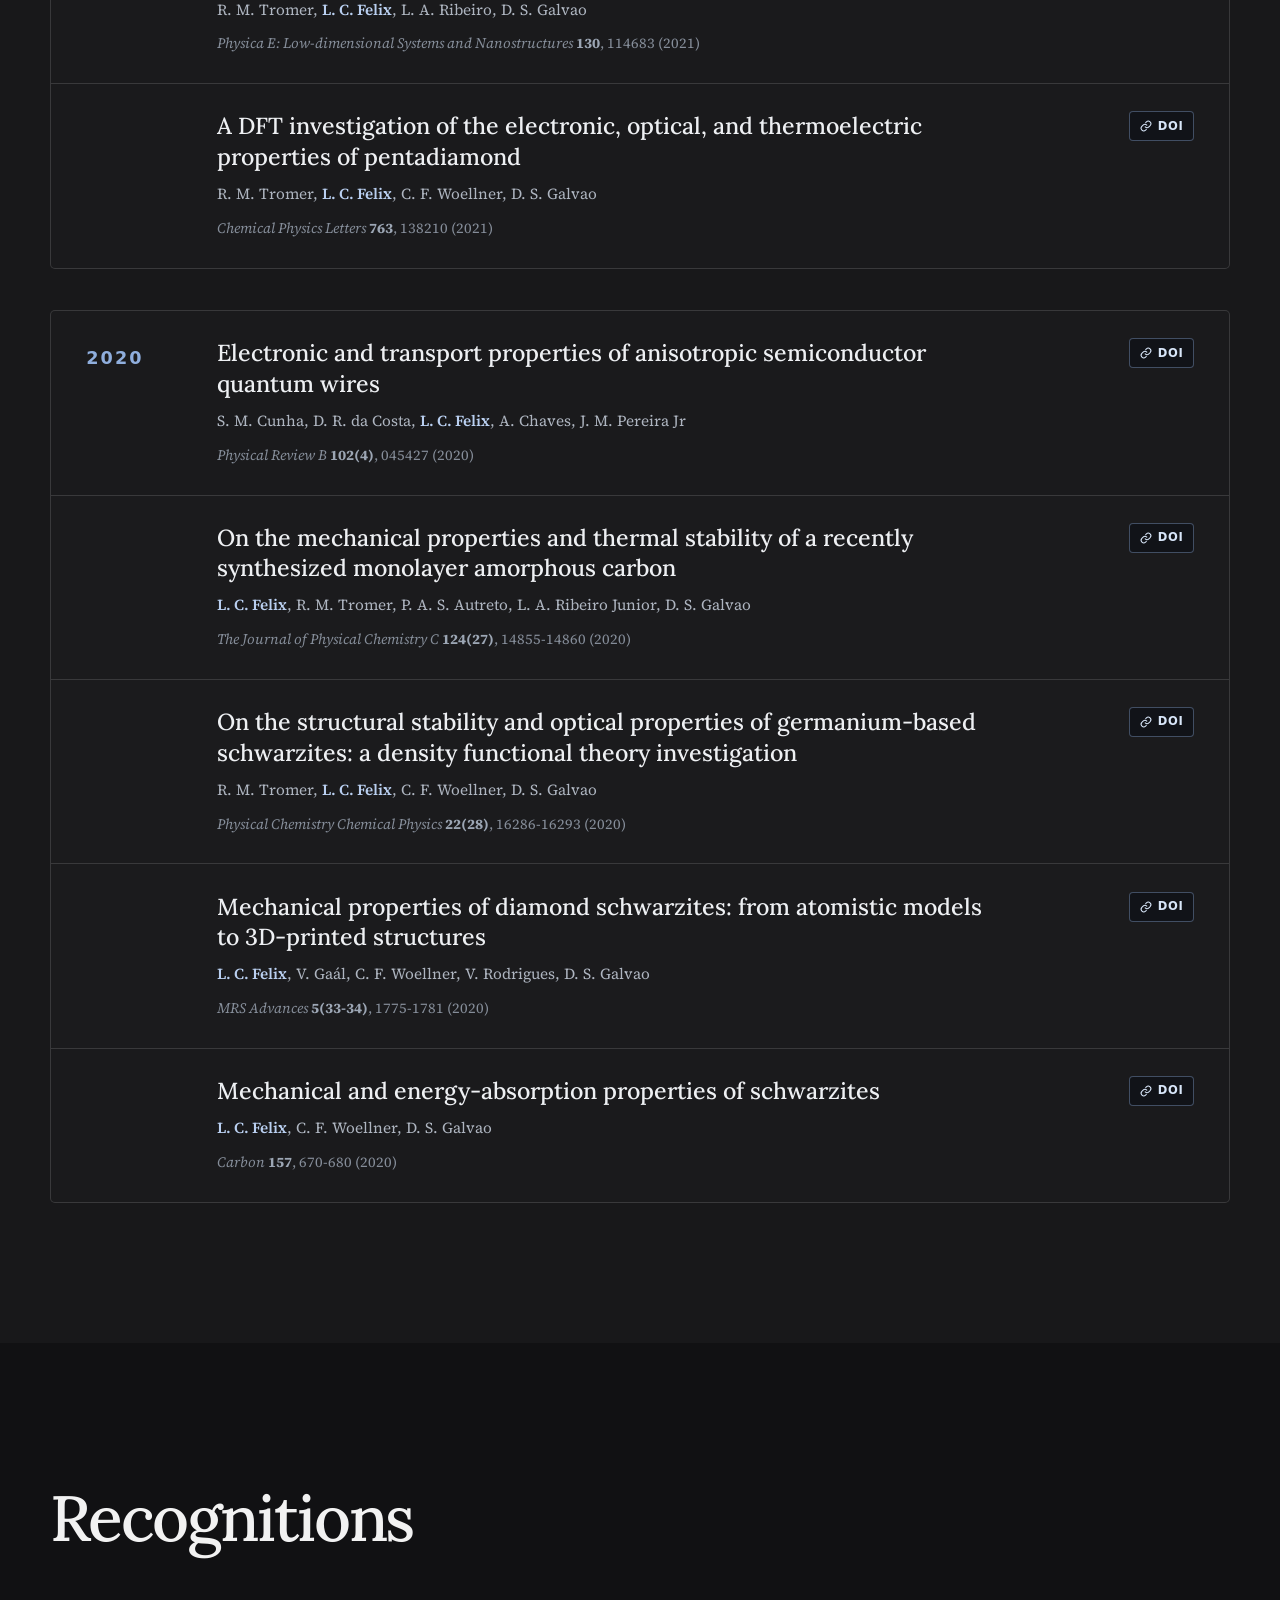
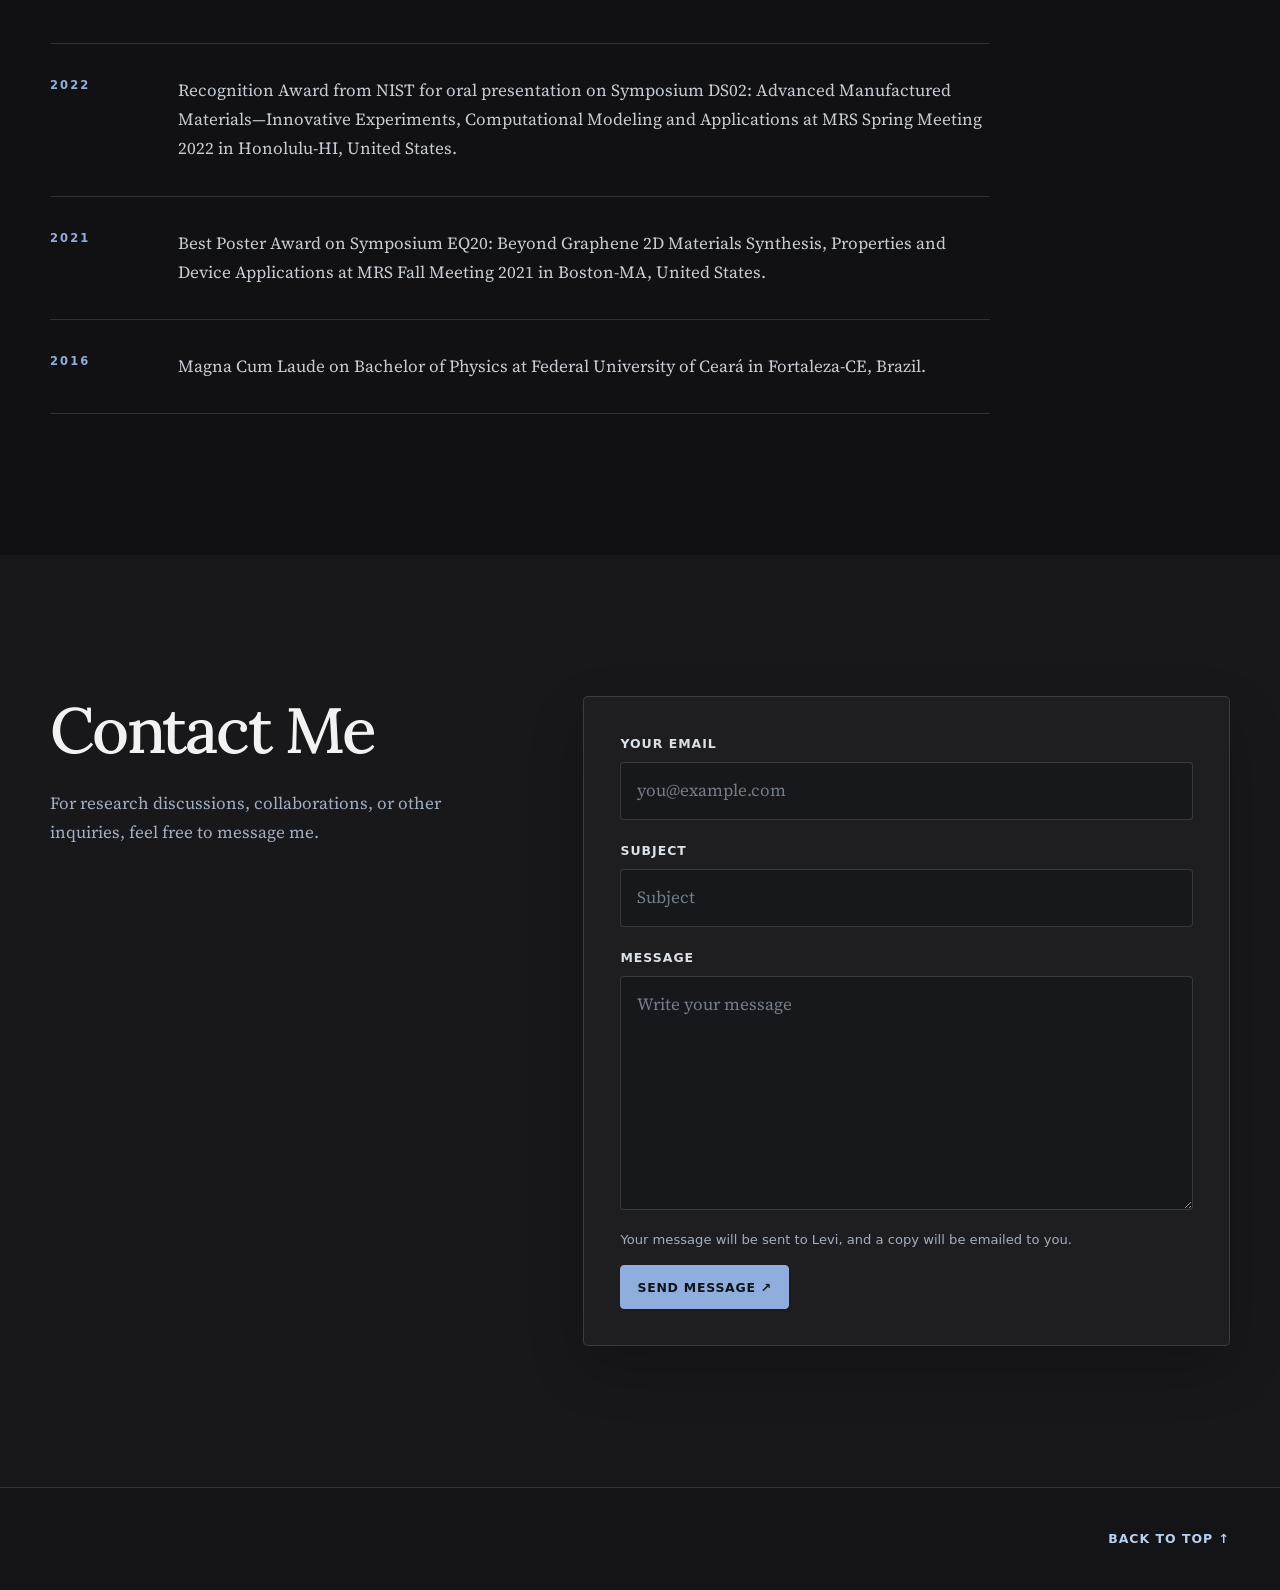
==== commit e3c04ba2: "Use visitor subject for contact emails" ====
--- a/index.html
+++ b/index.html
@@ -11,7 +11,7 @@
   <link rel="preconnect" href="https://fonts.gstatic.com" crossorigin>
   <link href="https://fonts.googleapis.com/css2?family=Lora:wght@500;600&amp;family=Source+Serif+4:opsz,wght@8..60,400;8..60,600&amp;display=swap" rel="stylesheet">
   <link rel="stylesheet" href="styles.css?v=20261025-contact-form">
-  <script src="script.js?v=20261025-contact-form" defer></script>
+  <script src="script.js?v=20261025-contact-subject" defer></script>
 </head>
 <body>
   <a class="skip-link" href="#main-content">Skip to main content</a>
@@ -504,7 +504,6 @@
         </div>
         <form class="contact-form" id="contact-form" action="https://formsubmit.co/levifelix1@gmail.com" method="POST">
           <input type="hidden" name="_next" value="https://levicfelix.github.io/?message=sent#contact">
-          <input id="contact-delivery-subject" type="hidden" name="_subject" value="New website message">
           <input type="hidden" name="_template" value="table">
           <input type="hidden" name="_autoresponse" value="Thank you for contacting Levi Felix. This email contains a copy of your submitted message.">
           <input class="contact-honeypot" type="text" name="_honey" tabindex="-1" autocomplete="off" aria-hidden="true">
@@ -513,7 +512,7 @@
           <input id="contact-email" name="email" type="email" autocomplete="email" placeholder="you@example.com" required>
 
           <label for="contact-subject">Subject</label>
-          <input id="contact-subject" name="subject" type="text" placeholder="Subject" required>
+          <input id="contact-subject" name="_subject" type="text" placeholder="Subject" required>
 
           <label for="contact-message">Message</label>
           <textarea id="contact-message" name="message" rows="7" placeholder="Write your message" required></textarea>
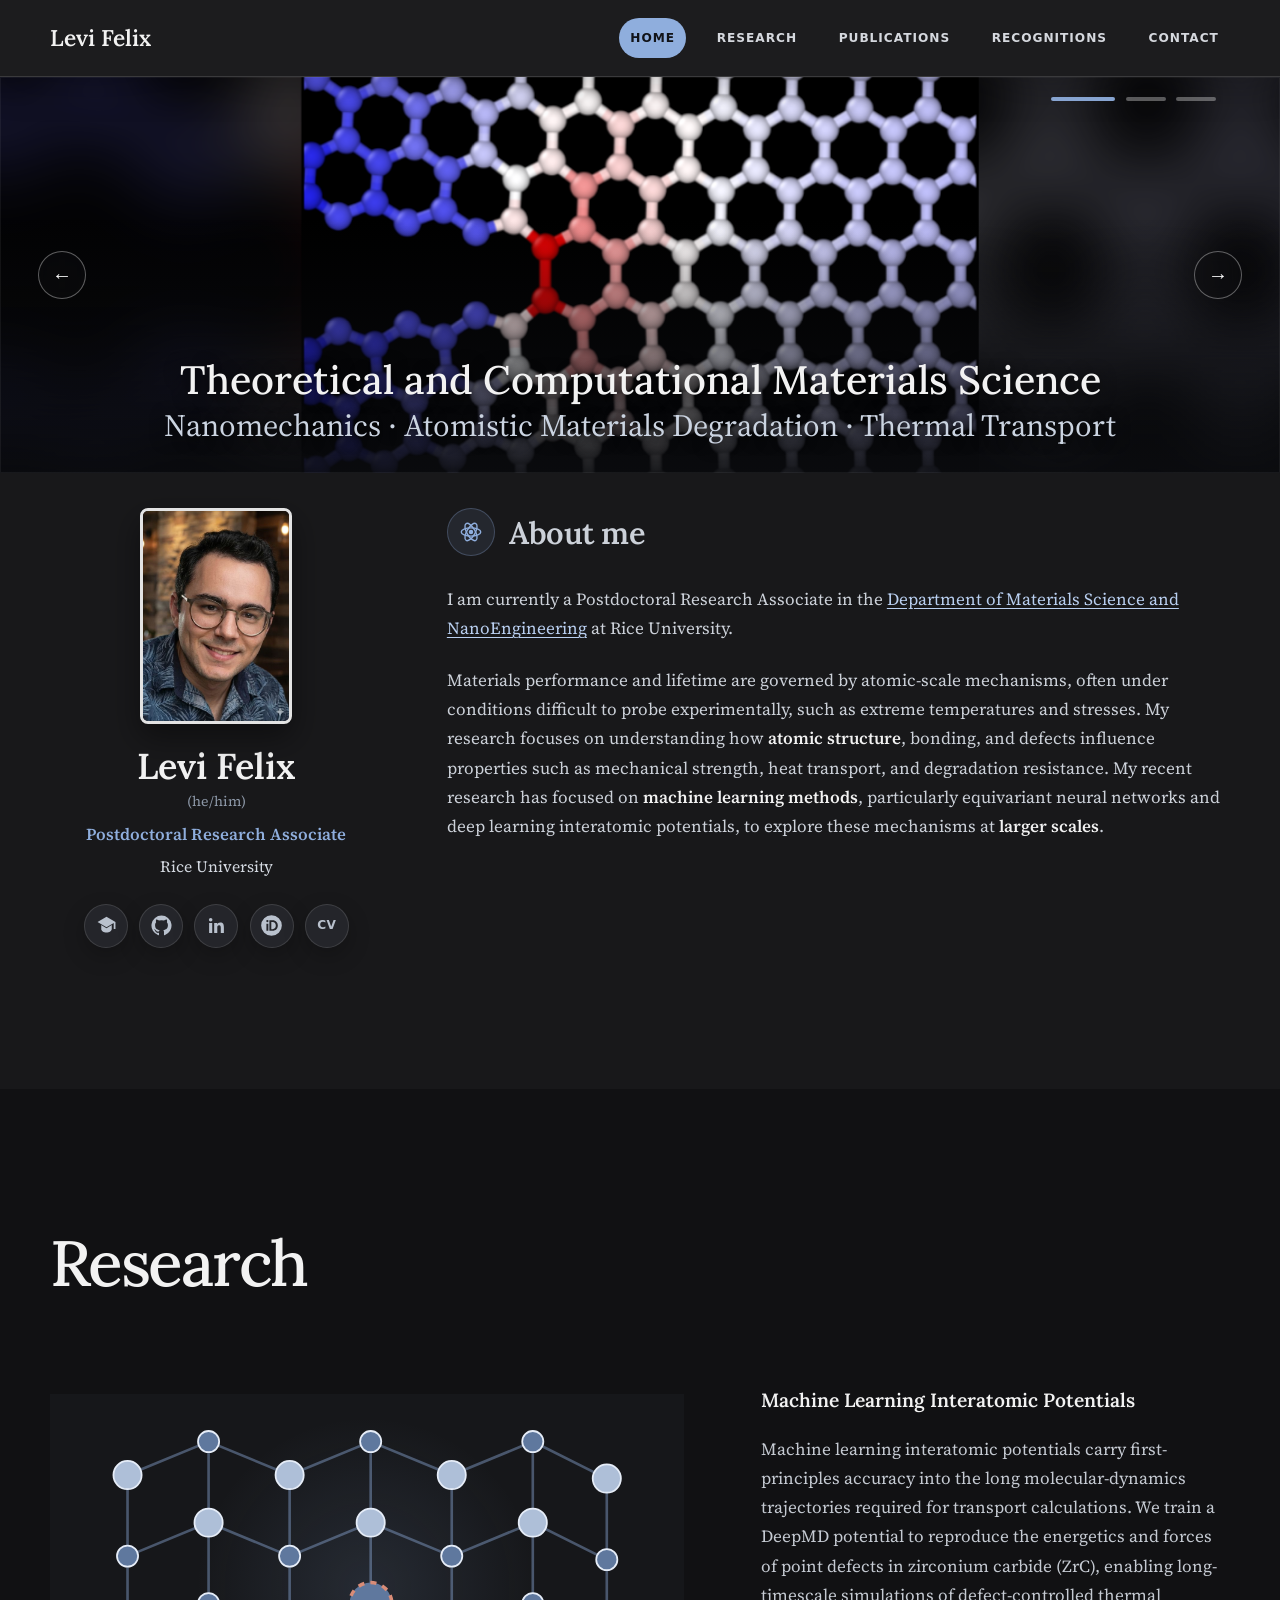
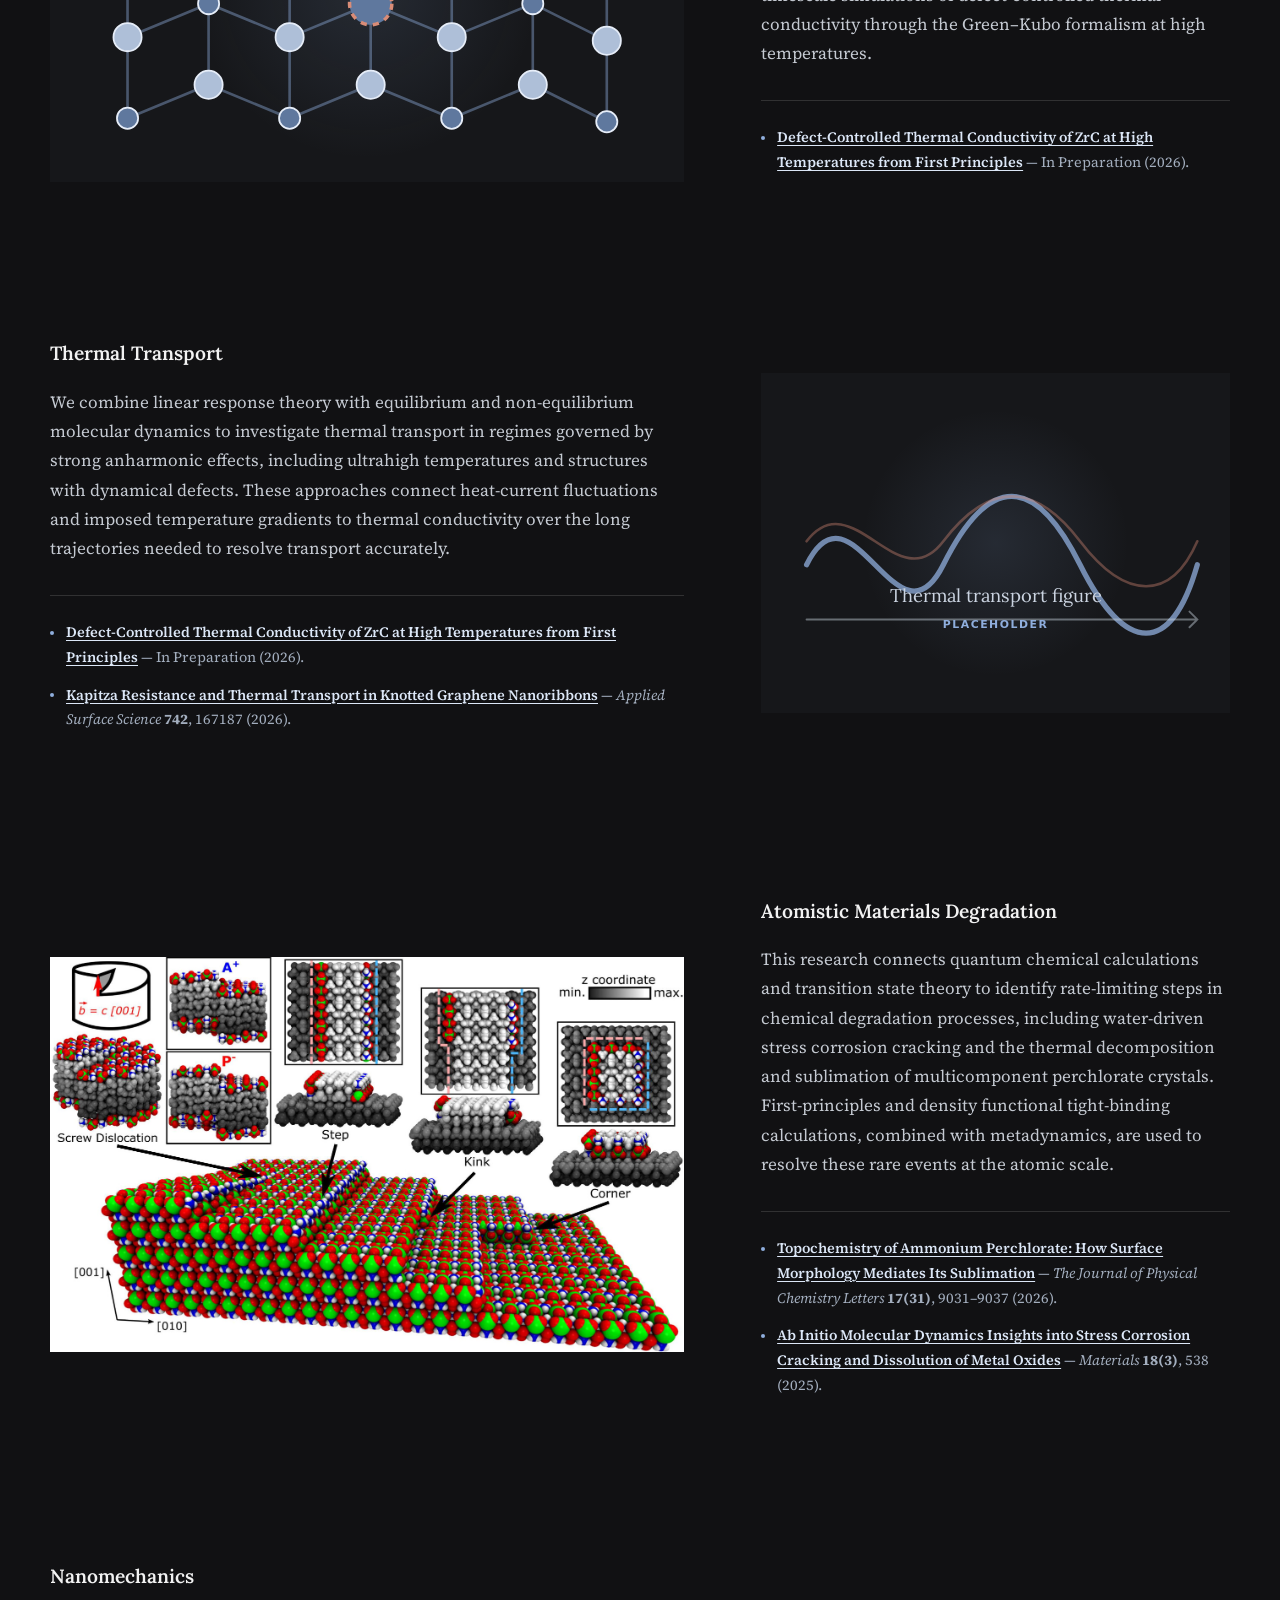
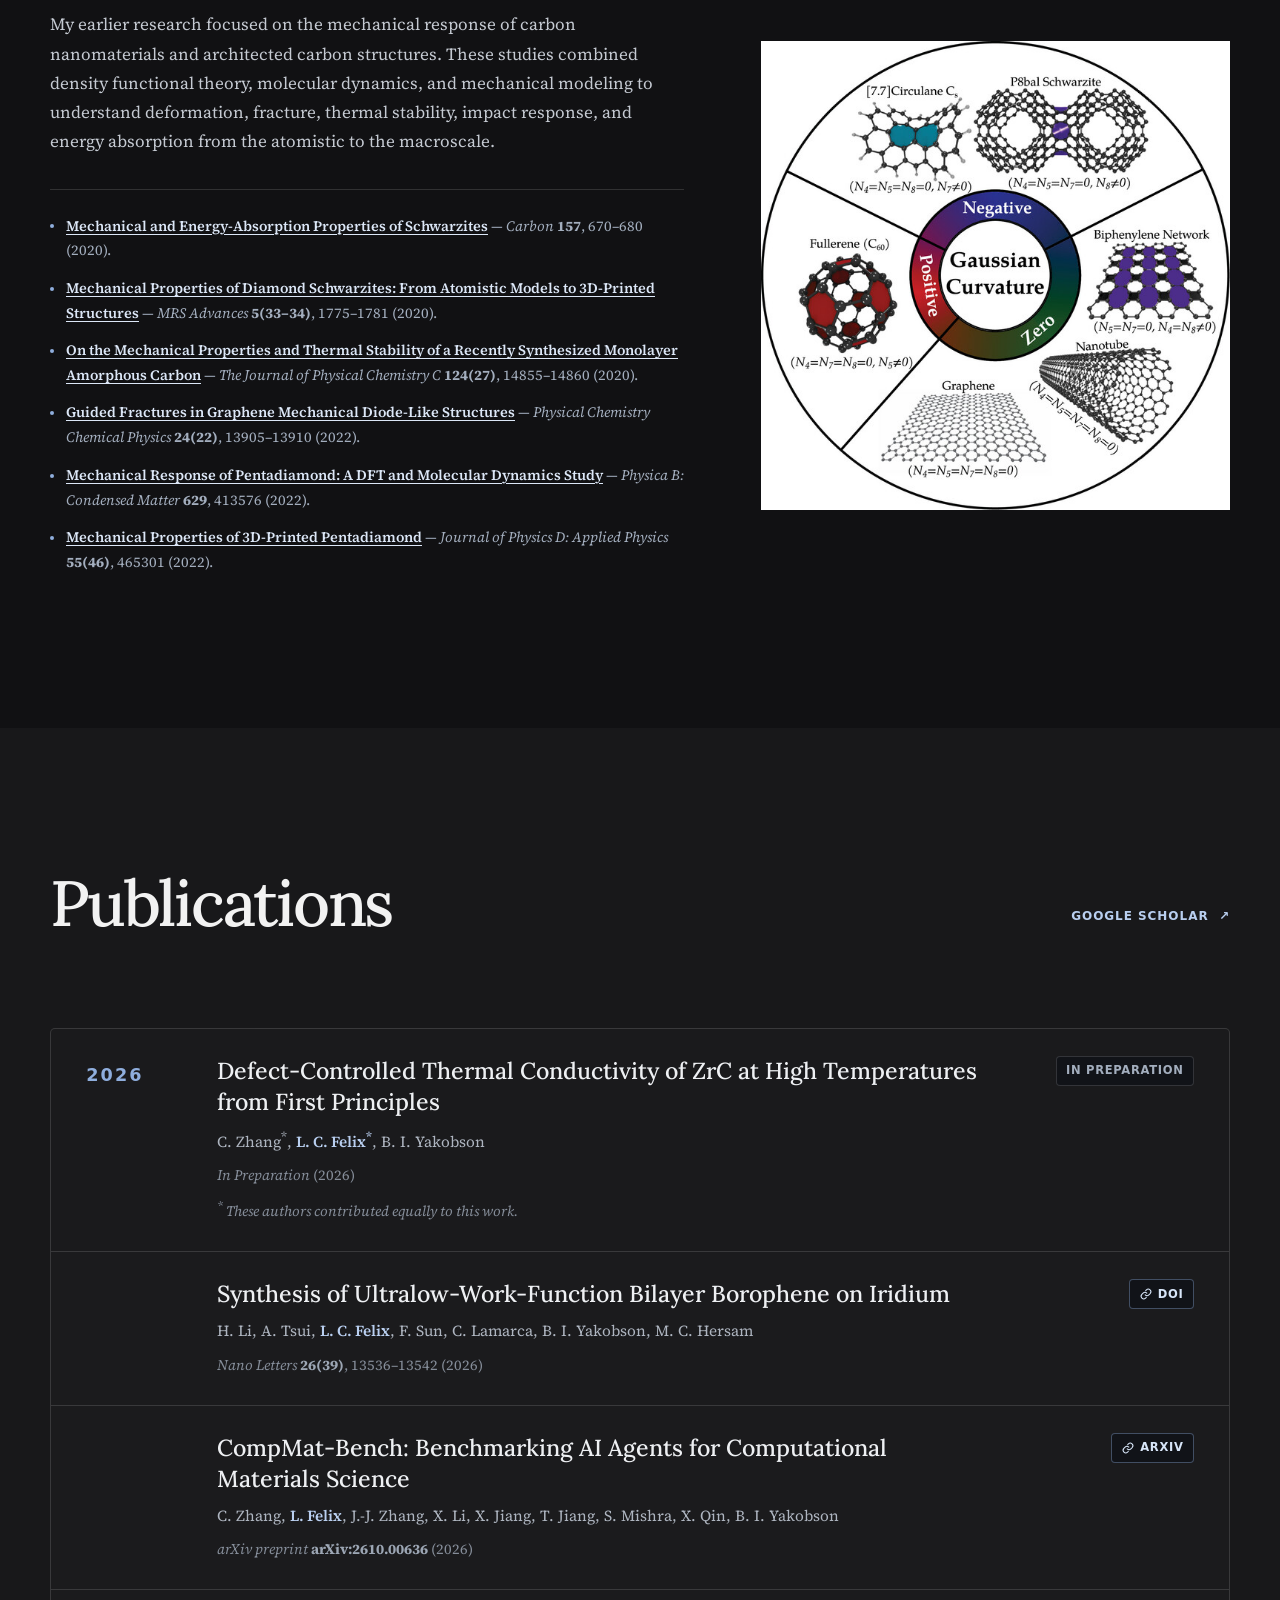
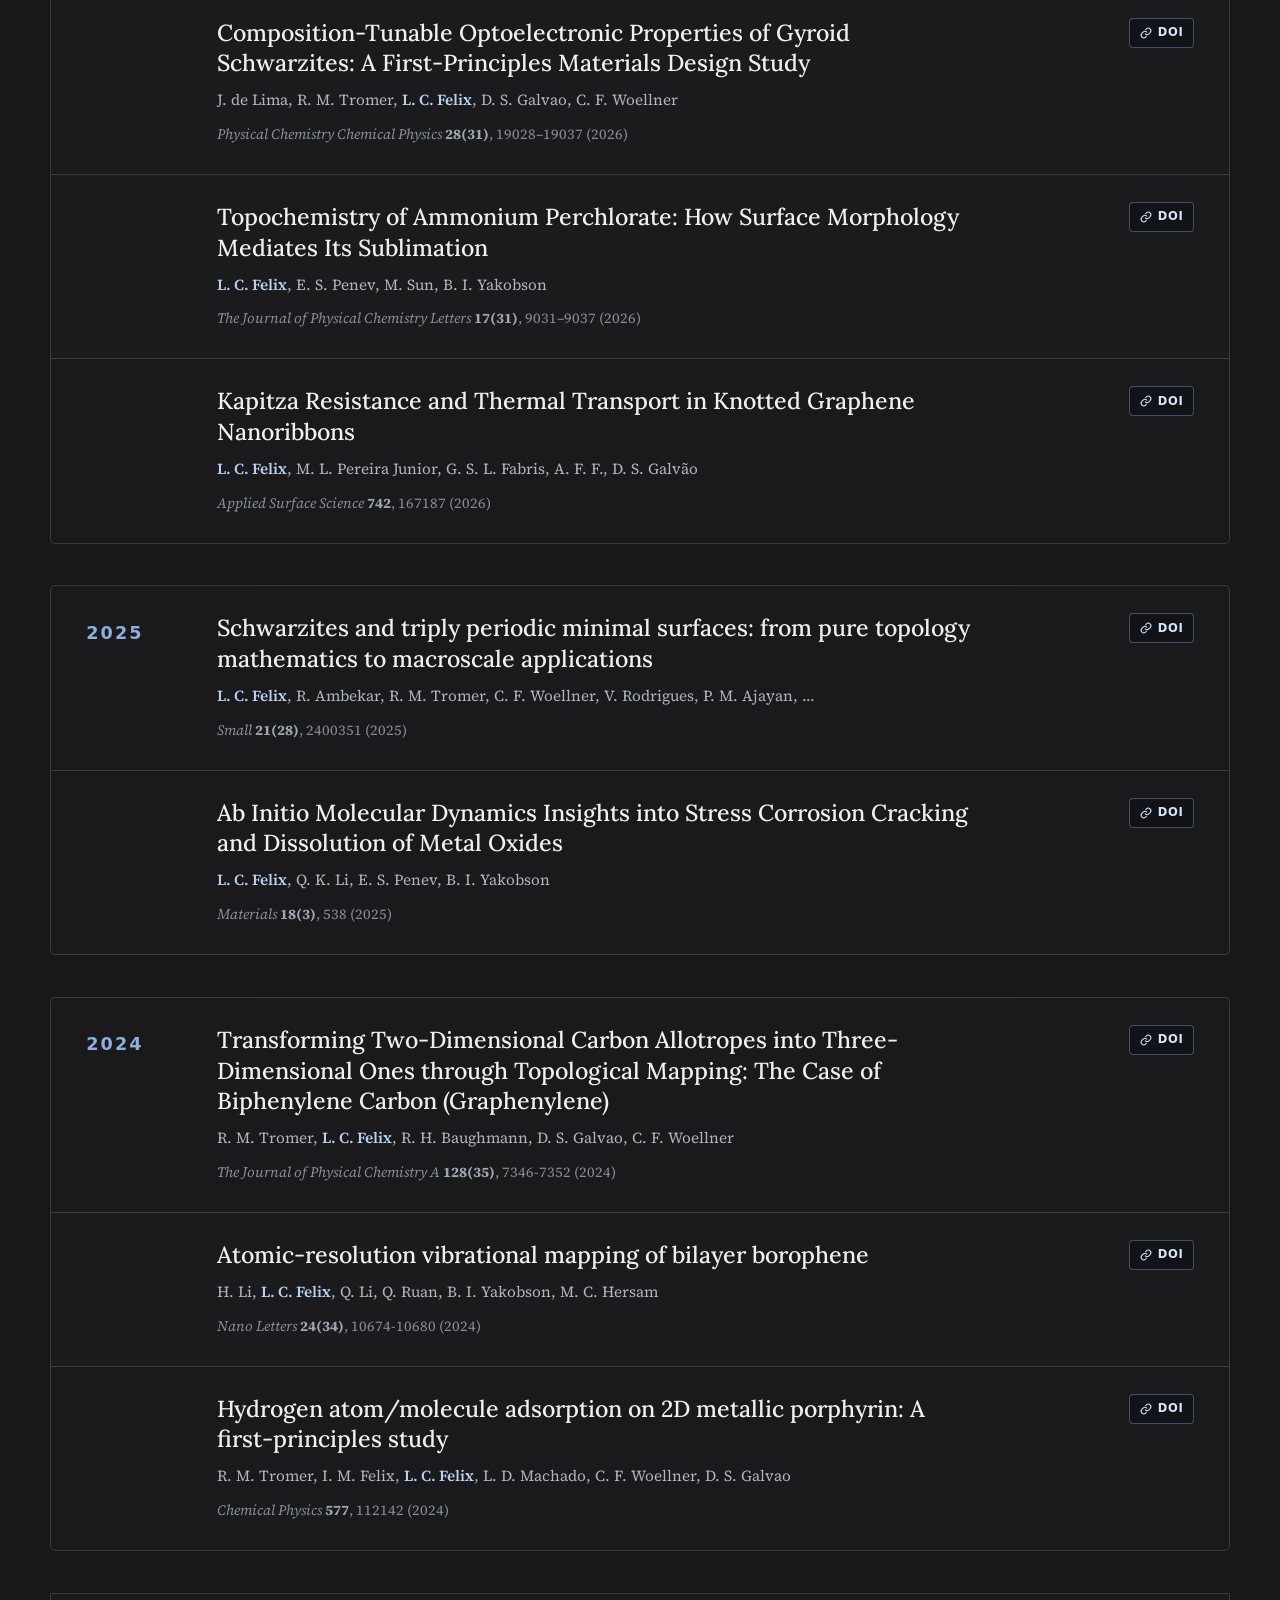
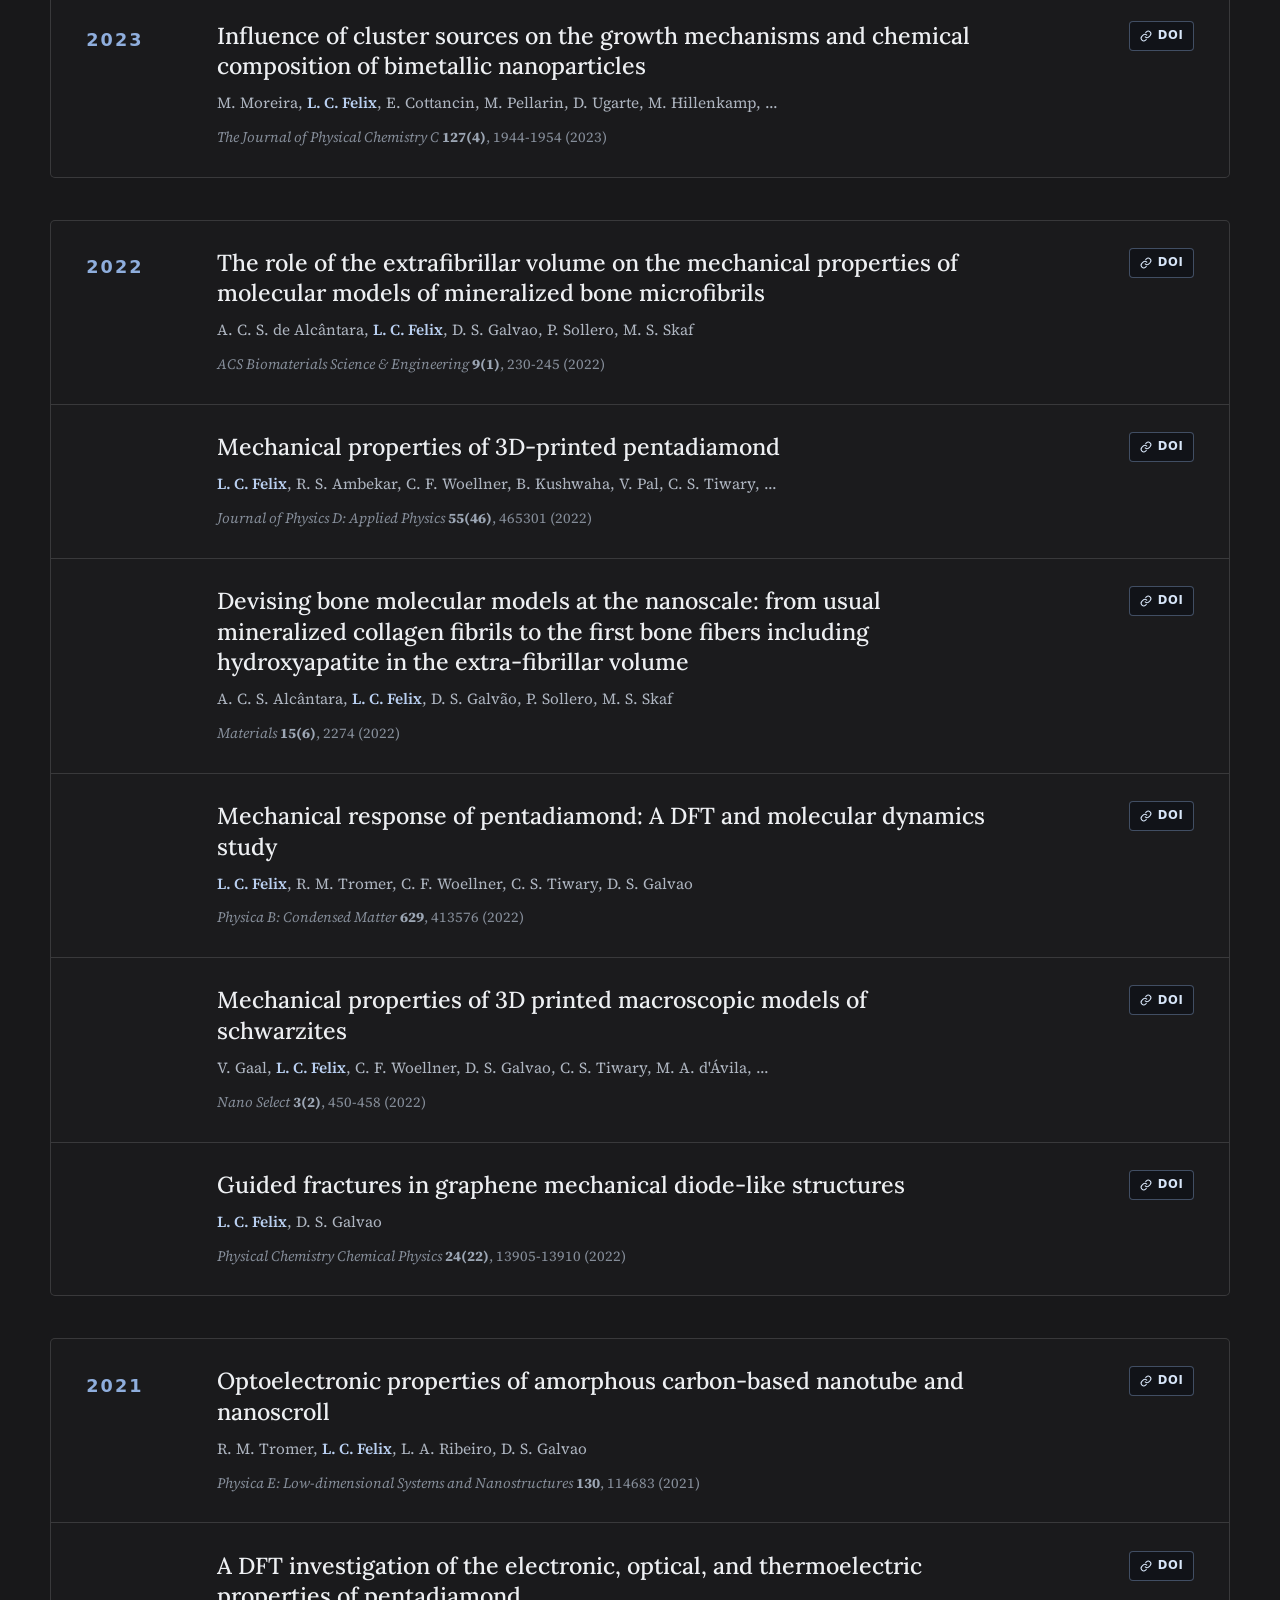
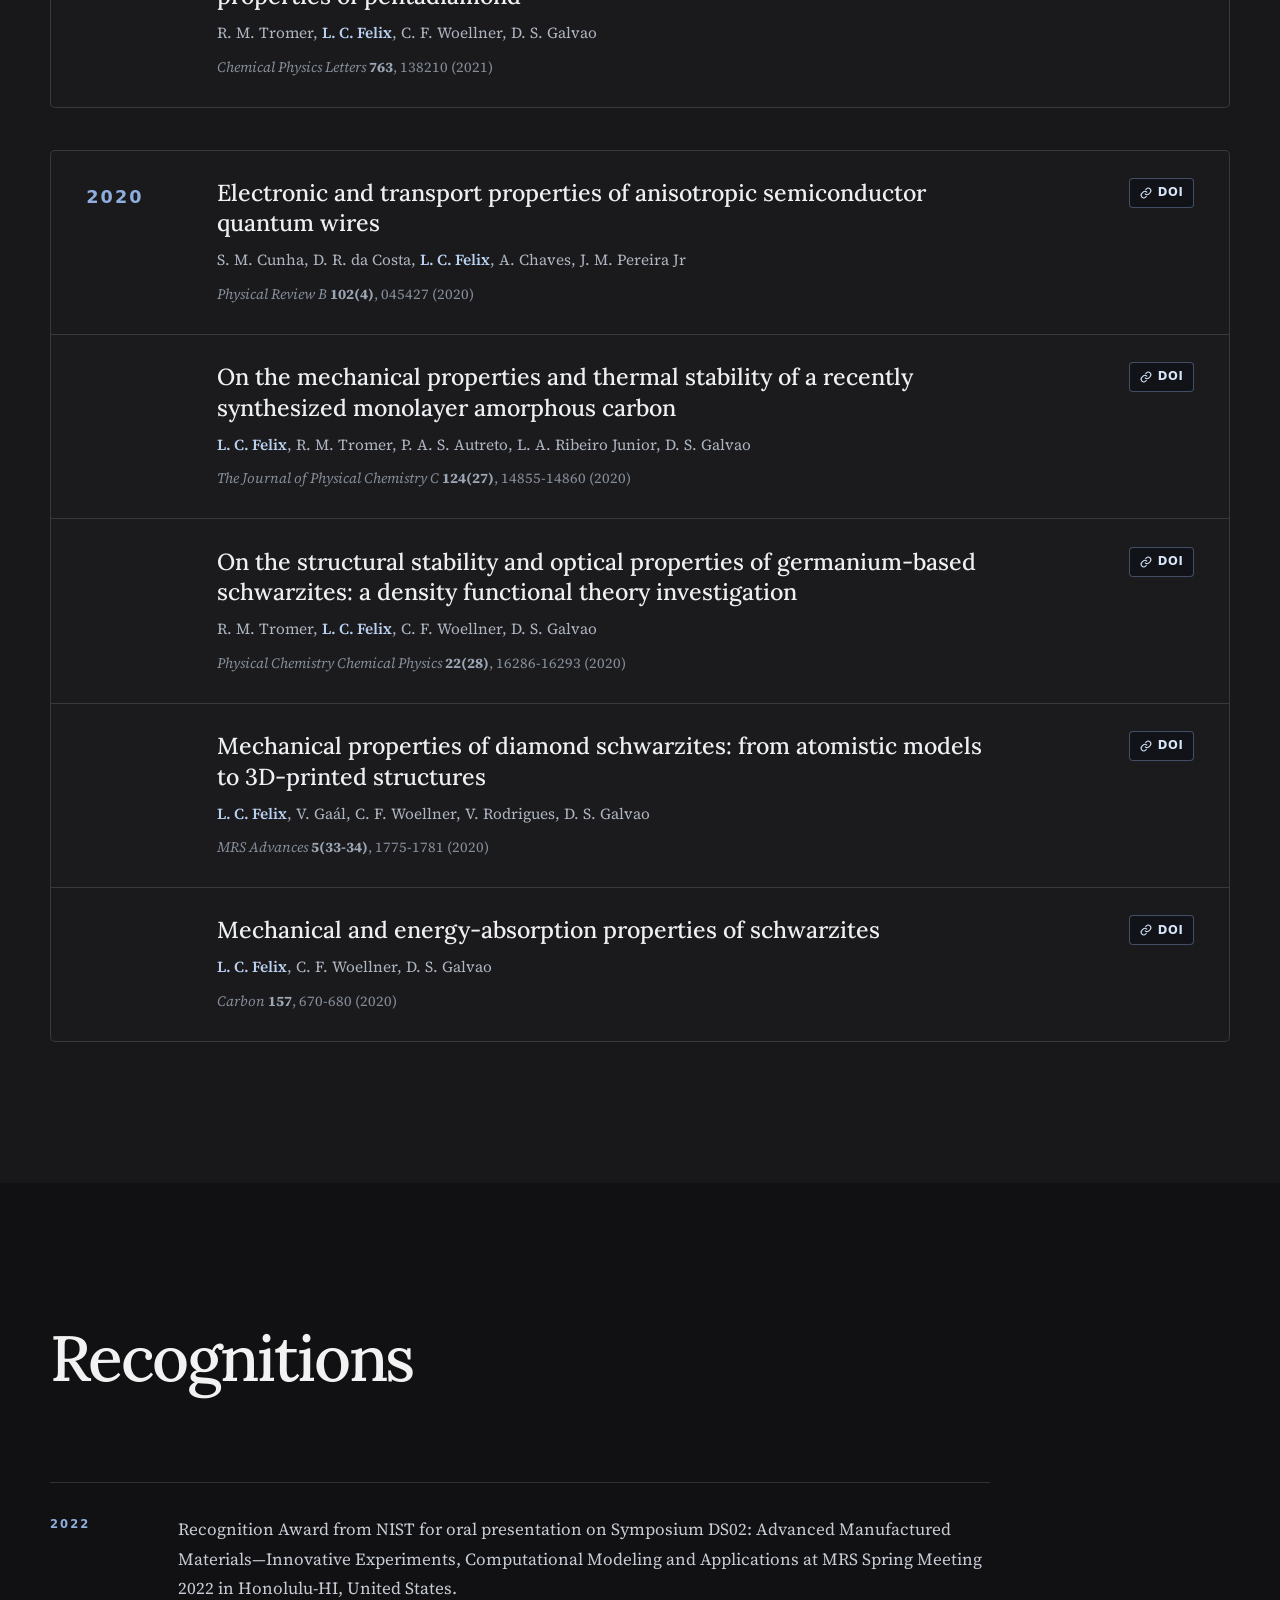
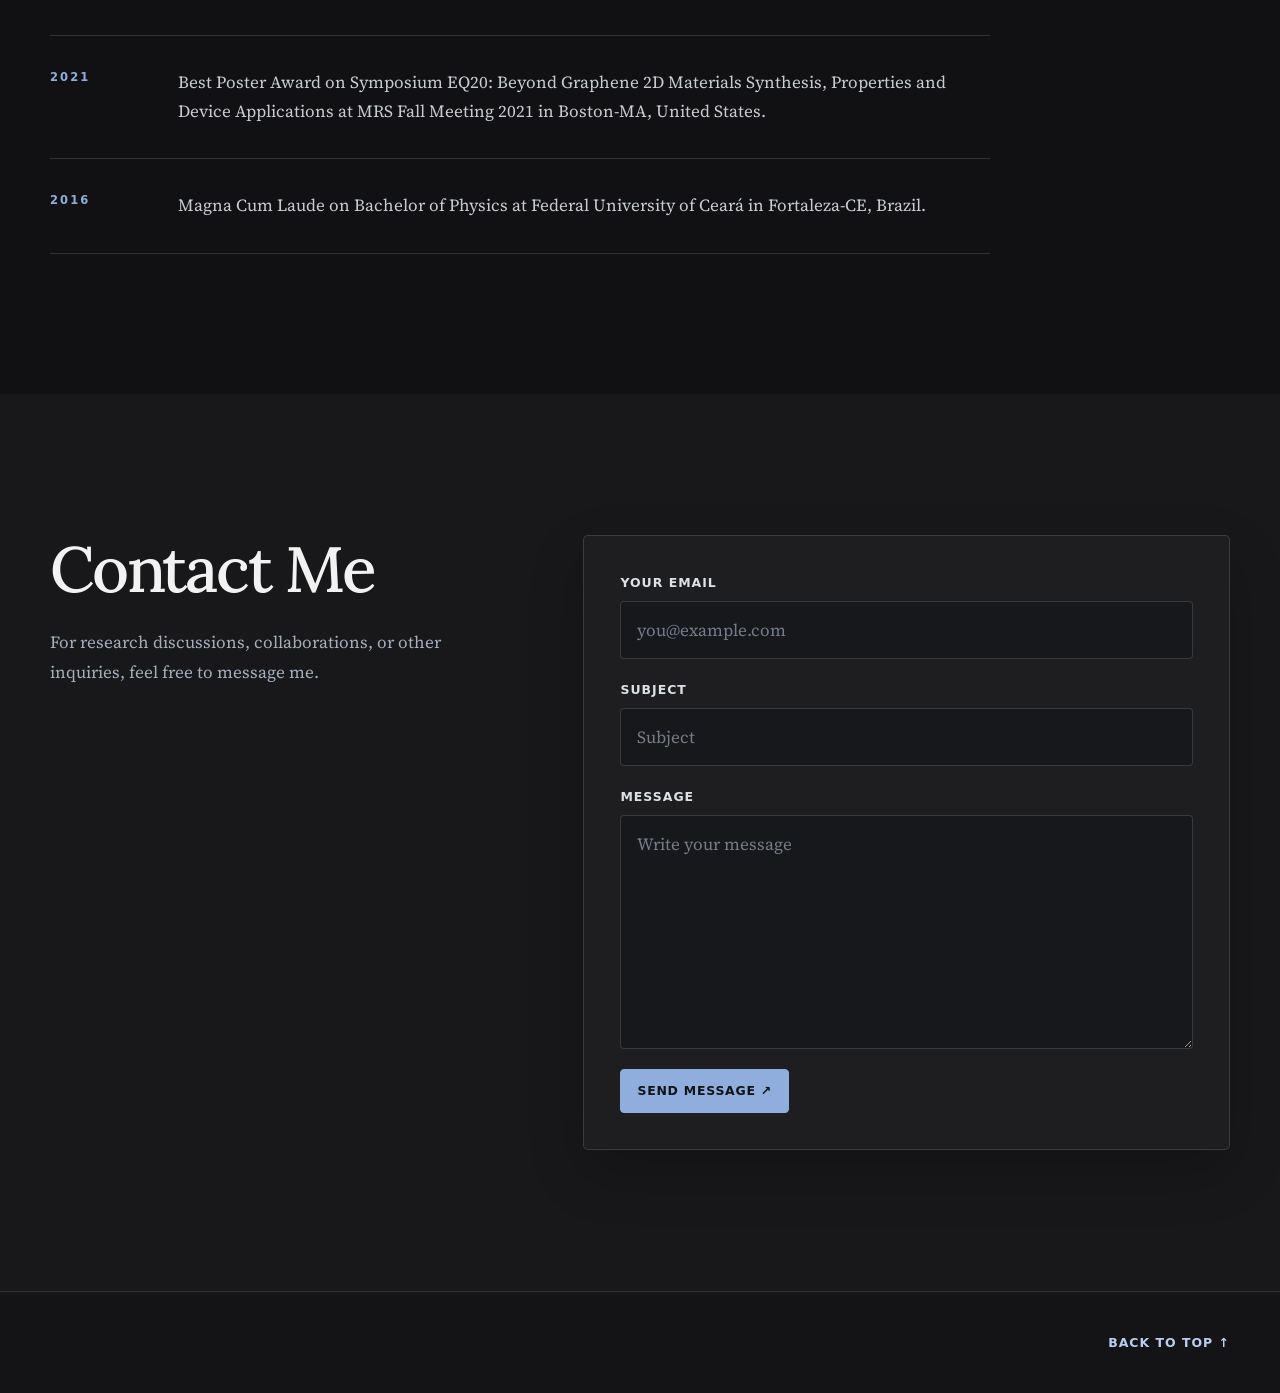
==== commit f2a10d19: "Compact hero and profile image" ====
--- a/index.html
+++ b/index.html
@@ -10,7 +10,7 @@
   <link rel="preconnect" href="https://fonts.googleapis.com">
   <link rel="preconnect" href="https://fonts.gstatic.com" crossorigin>
   <link href="https://fonts.googleapis.com/css2?family=Lora:wght@500;600&amp;family=Source+Serif+4:opsz,wght@8..60,400;8..60,600&amp;display=swap" rel="stylesheet">
-  <link rel="stylesheet" href="styles.css?v=20261025-contact-form">
+  <link rel="stylesheet" href="styles.css?v=20261025-compact-hero-profile">
   <script src="script.js?v=20261025-contact-subject" defer></script>
 </head>
 <body>
@@ -517,7 +517,6 @@
           <label for="contact-message">Message</label>
           <textarea id="contact-message" name="message" rows="7" placeholder="Write your message" required></textarea>
 
-          <p class="contact-form__note">Your message will be sent to Levi, and a copy will be emailed to you.</p>
           <p class="contact-form__status" id="contact-status" role="status" aria-live="polite" hidden></p>
           <button type="submit">Send Message <span aria-hidden="true">&#8599;</span></button>
         </form>
--- a/styles.css
+++ b/styles.css
@@ -109,9 +109,9 @@
 
 .hero,
 .carousel {
-  height: 50svh;
-  min-height: 360px;
-  max-height: 560px;
+  height: 44svh;
+  min-height: 320px;
+  max-height: 500px;
 }
 
 .carousel {
@@ -503,11 +503,11 @@
 }
 
 .profile-card img {
-  width: 227px;
+  width: 152px;
   height: auto;
-  border: 4px solid rgba(255, 255, 255, 0.88);
-  border-radius: 12px;
-  box-shadow: 0 20px 45px rgba(0, 0, 0, 0.42);
+  border: 3px solid rgba(255, 255, 255, 0.88);
+  border-radius: 8px;
+  box-shadow: 0 13px 30px rgba(0, 0, 0, 0.42);
   object-fit: cover;
   filter: grayscale(8%);
 }
@@ -1091,7 +1091,6 @@
   transform: none;
 }
 
-.contact-form__note,
 .contact-form__status {
   margin: 0 0 1rem;
   color: var(--muted);
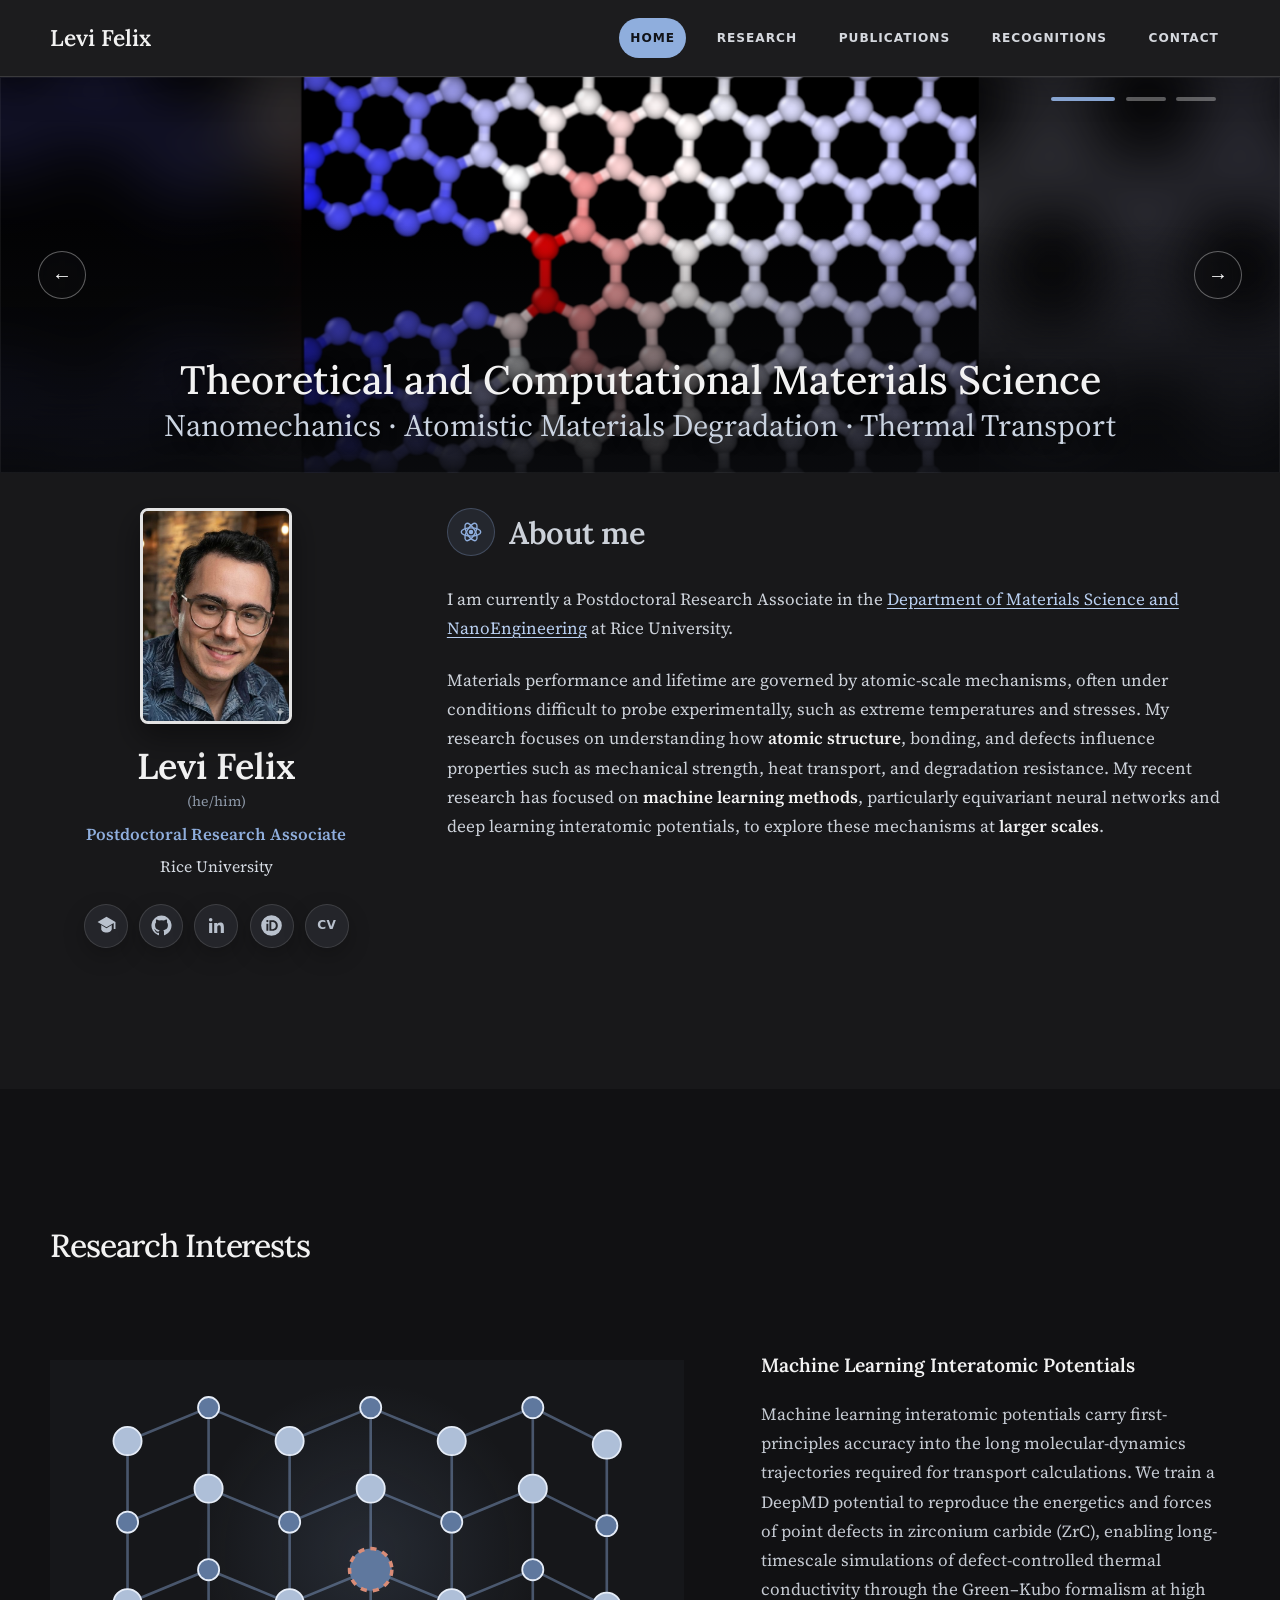
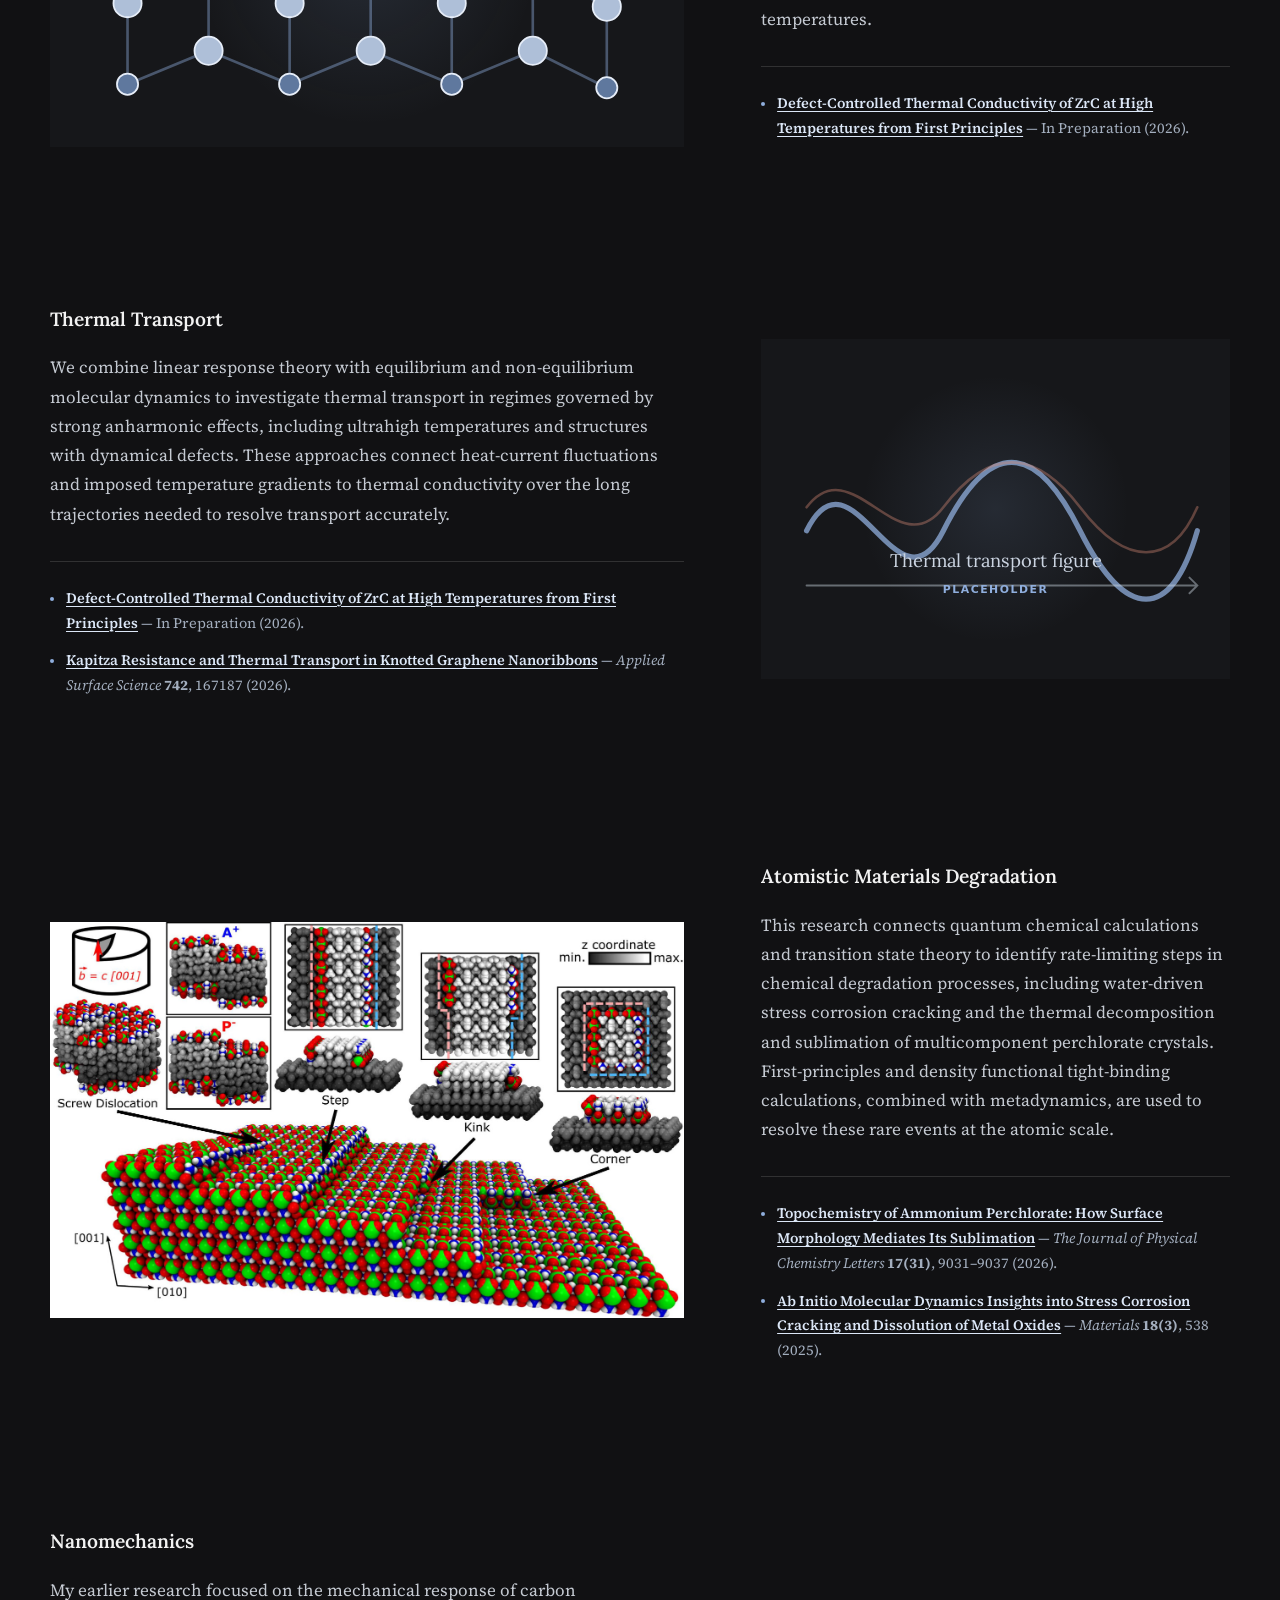
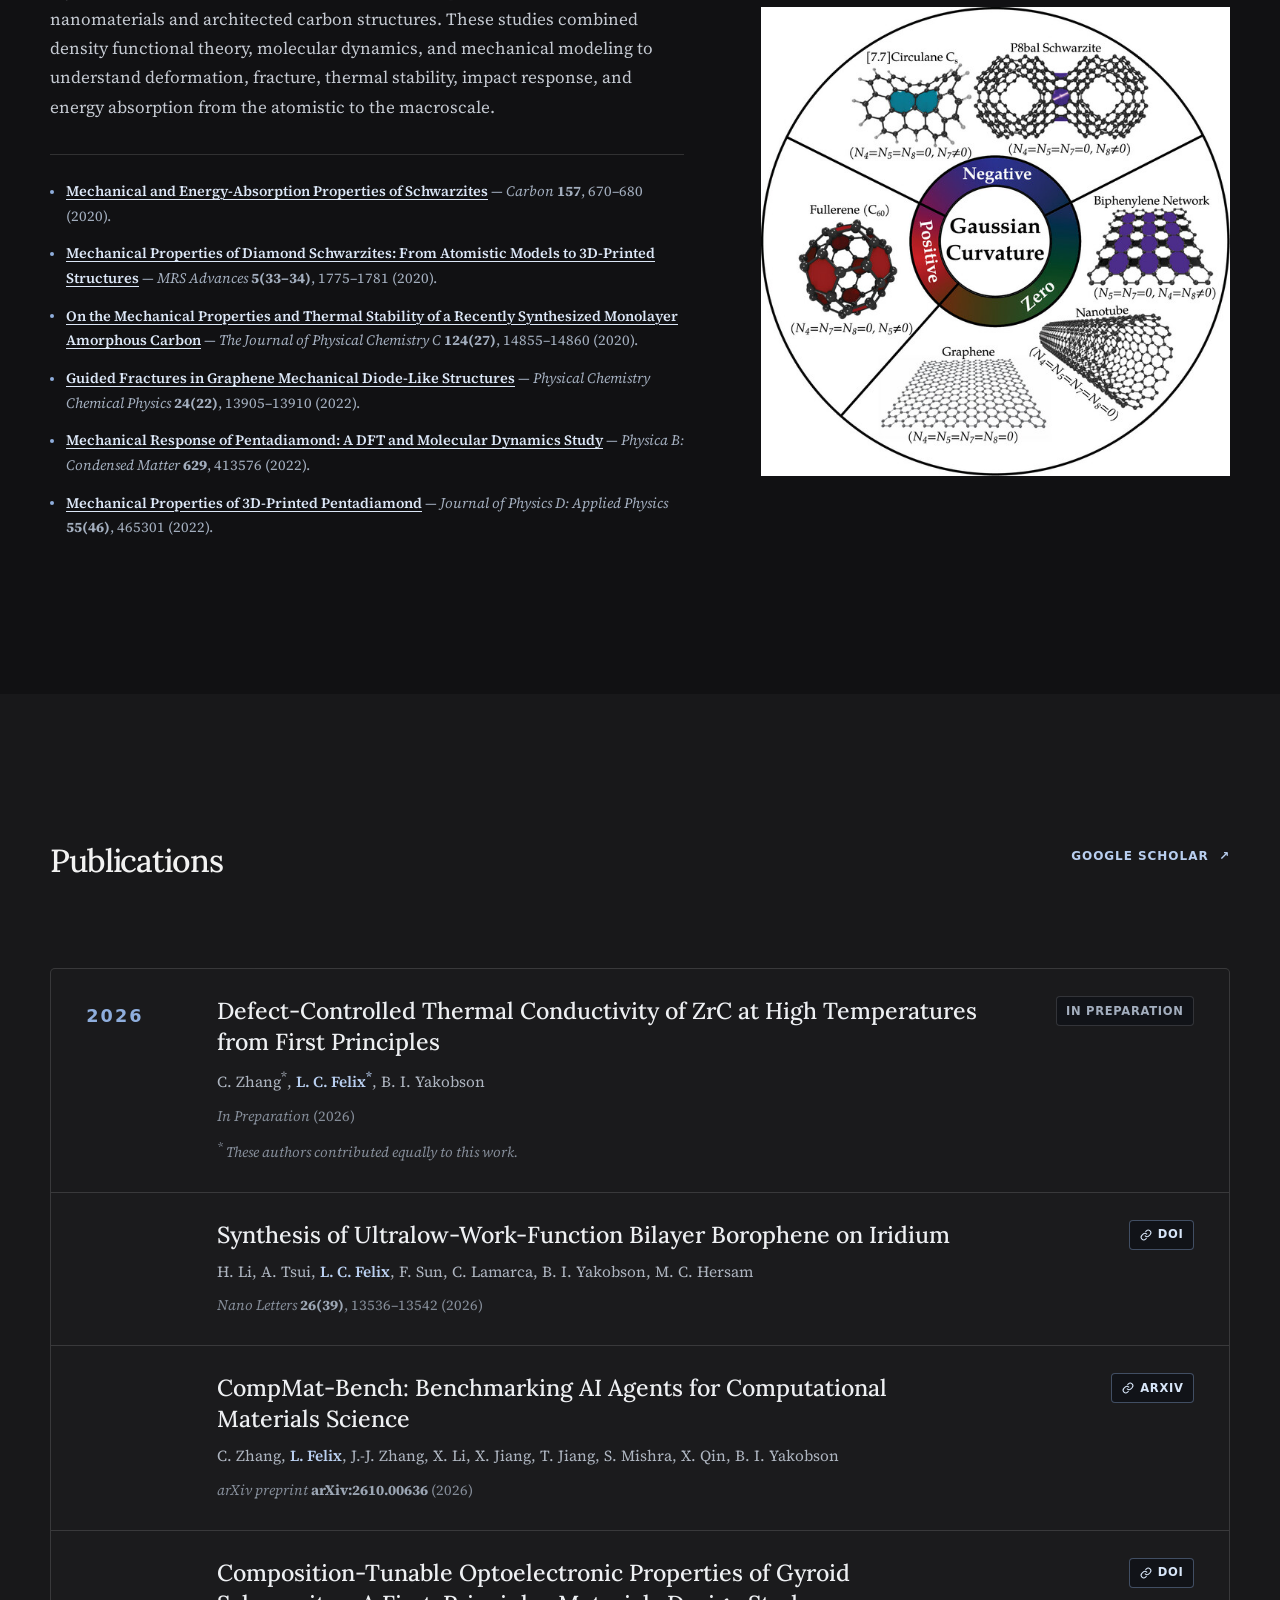
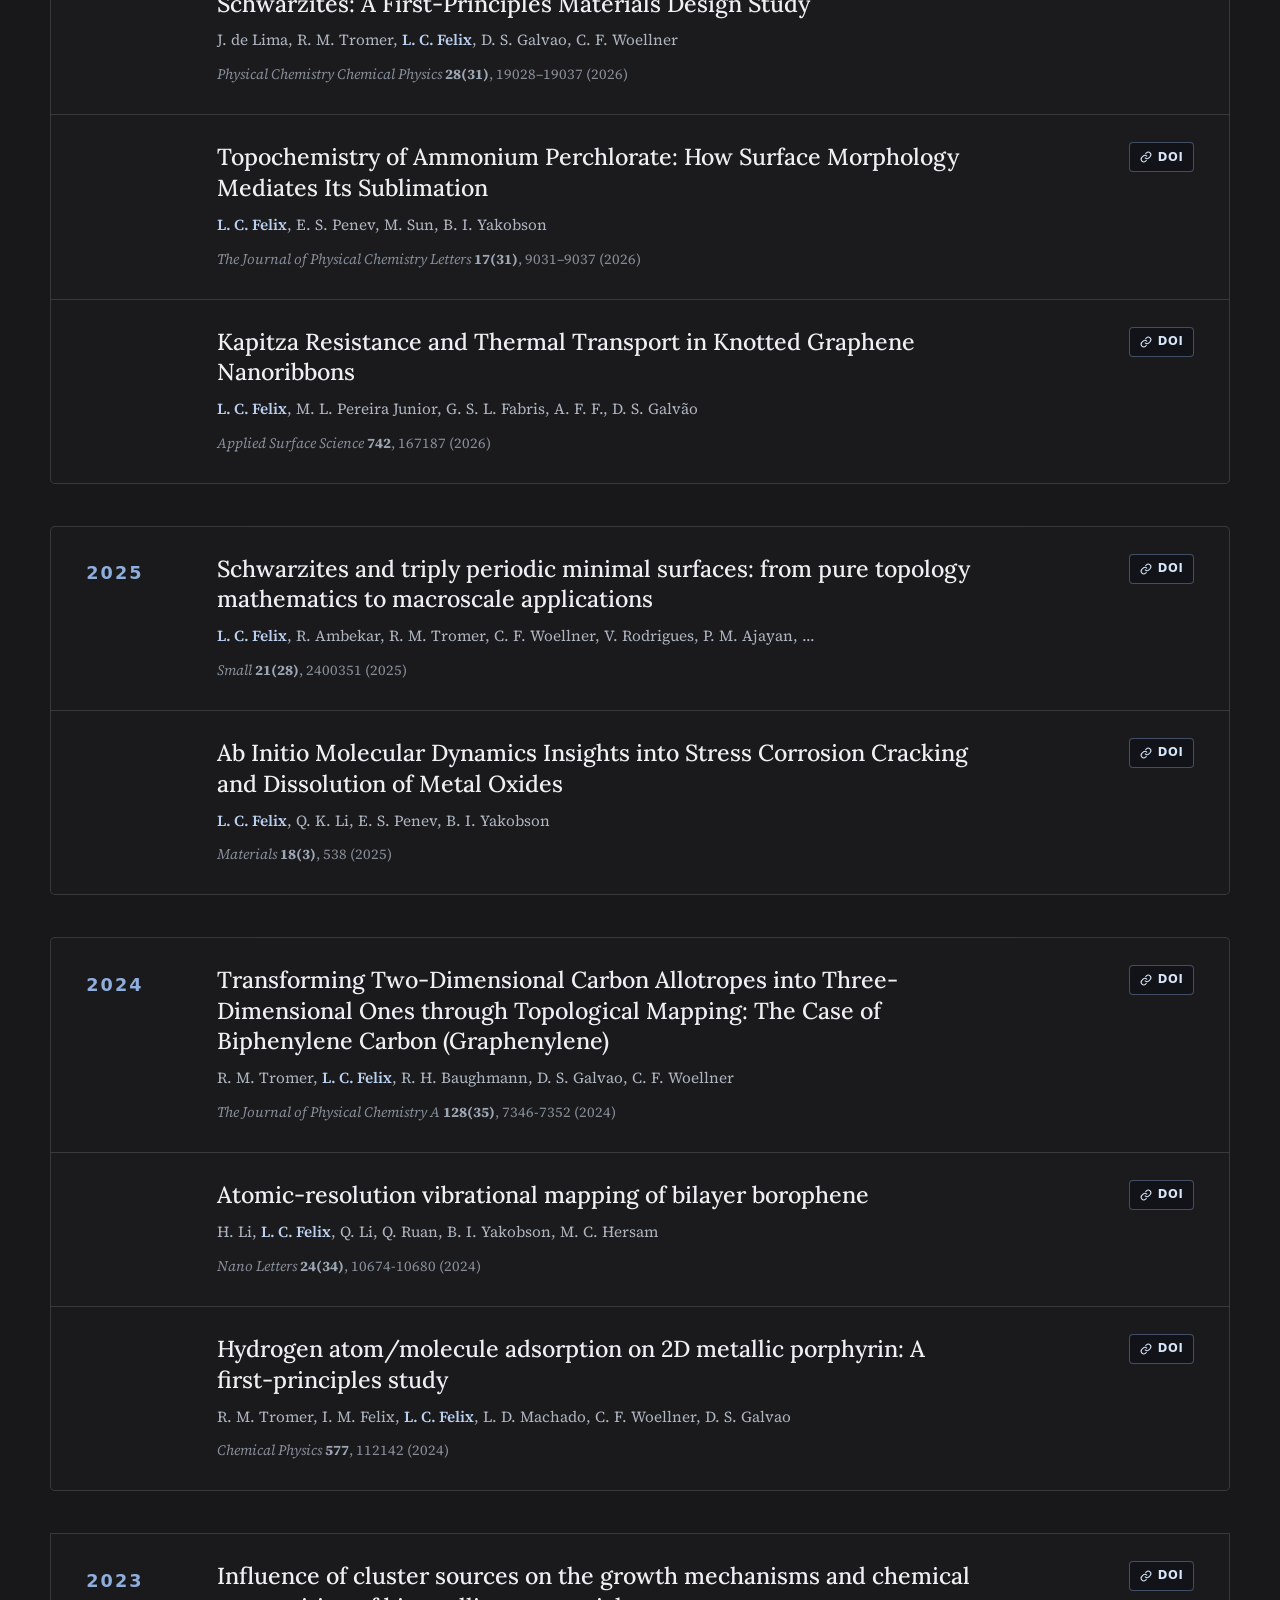
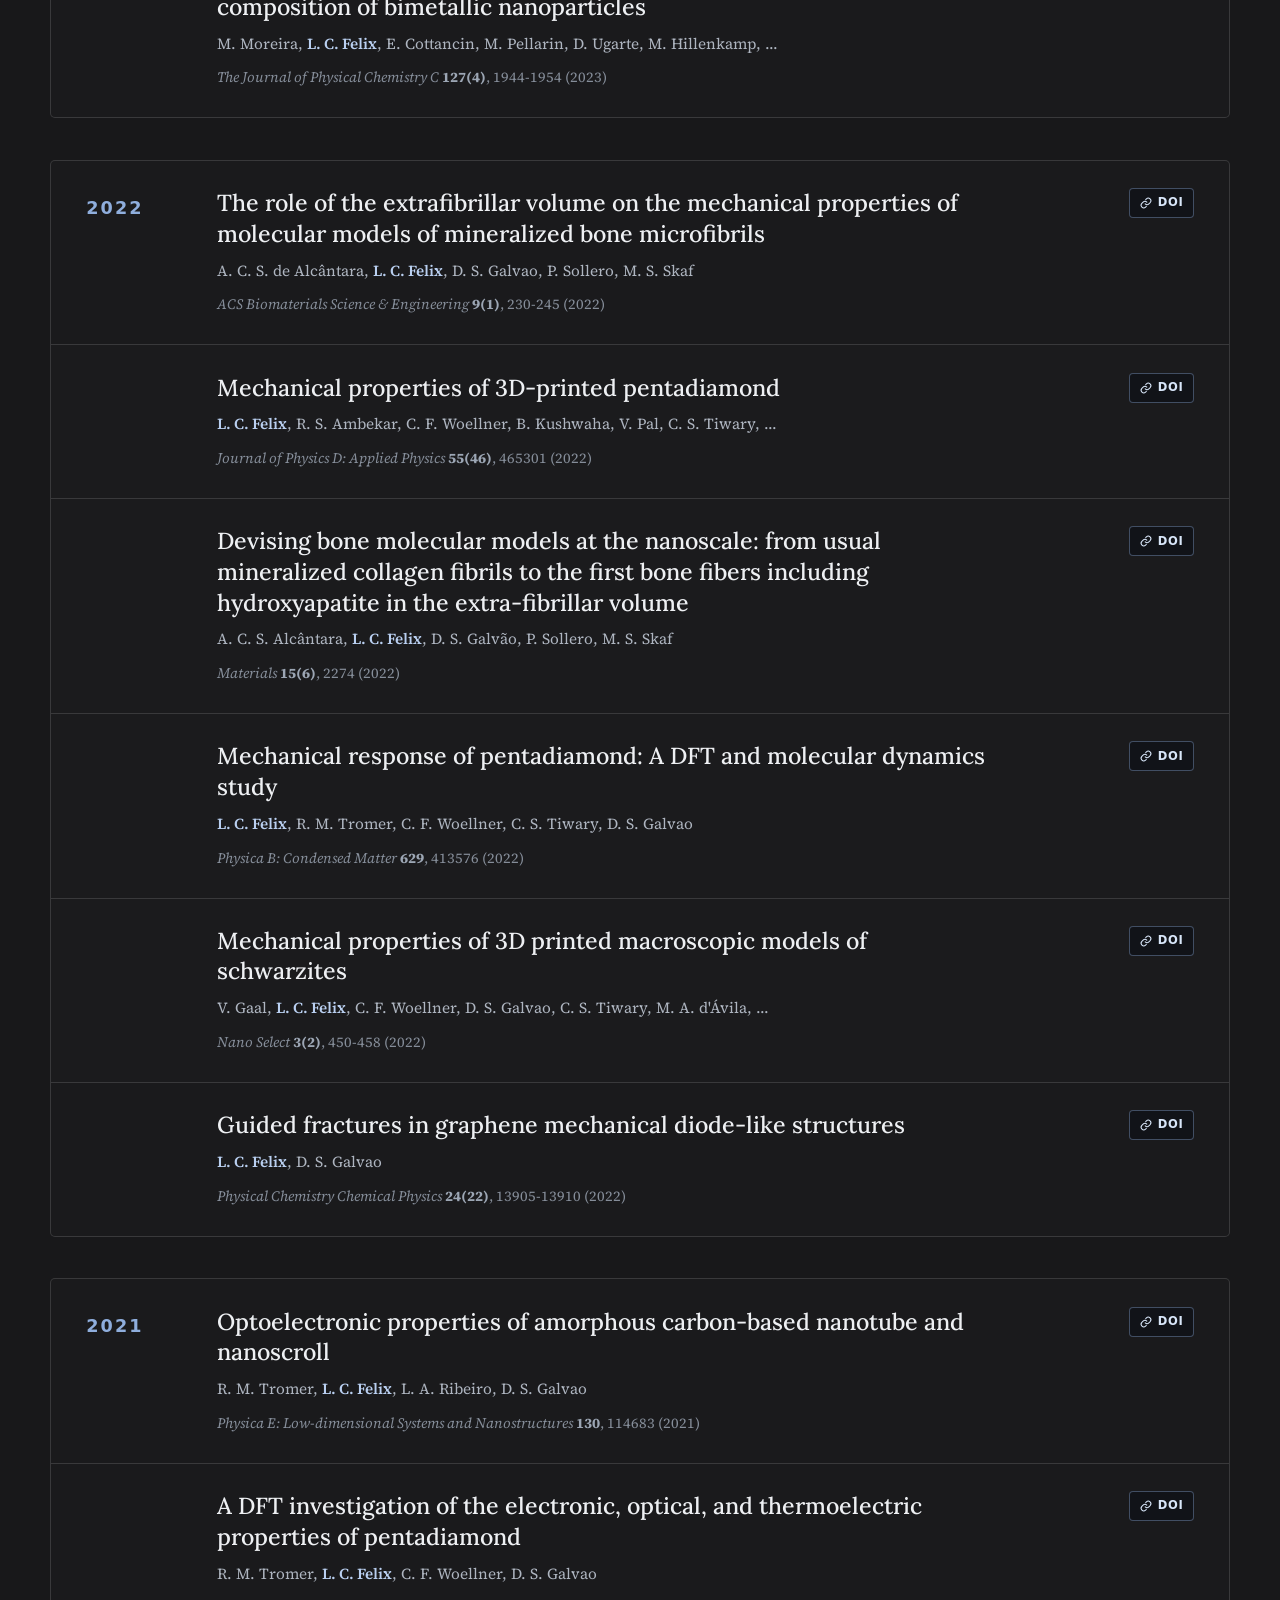
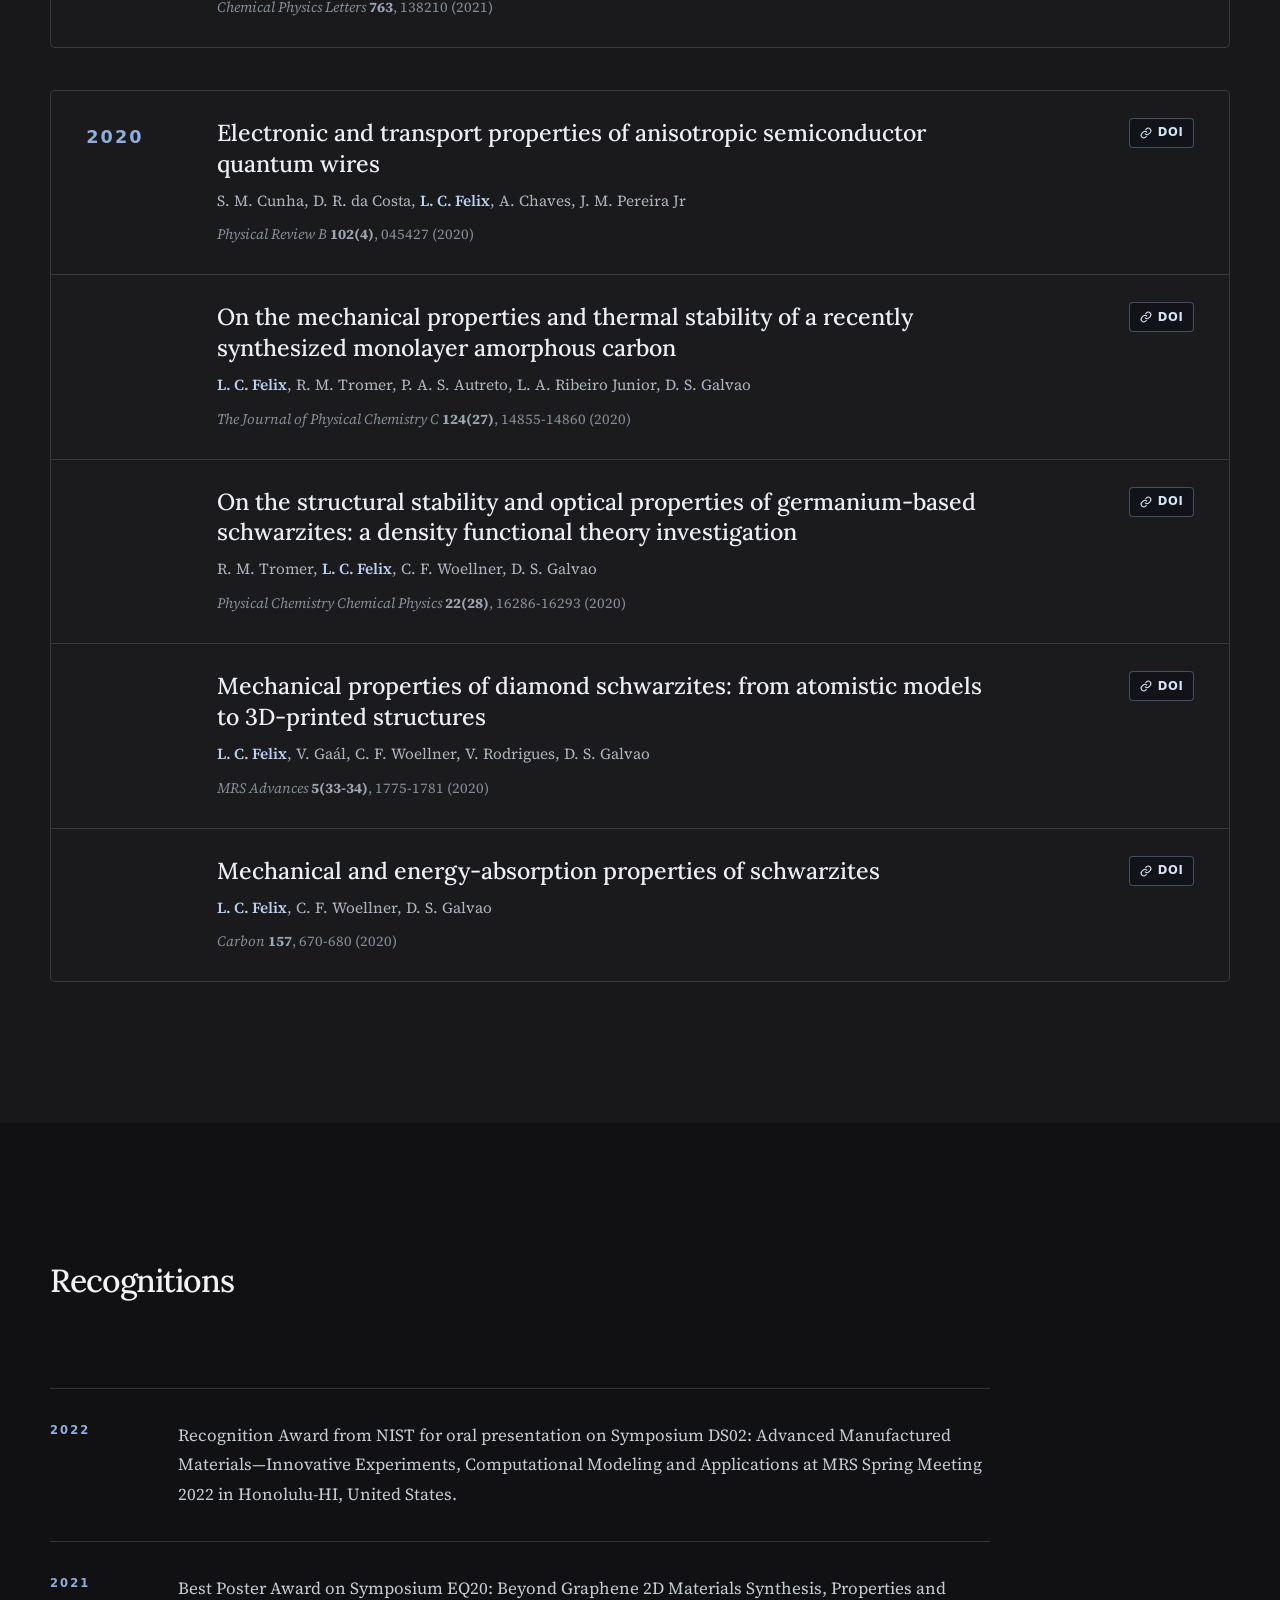
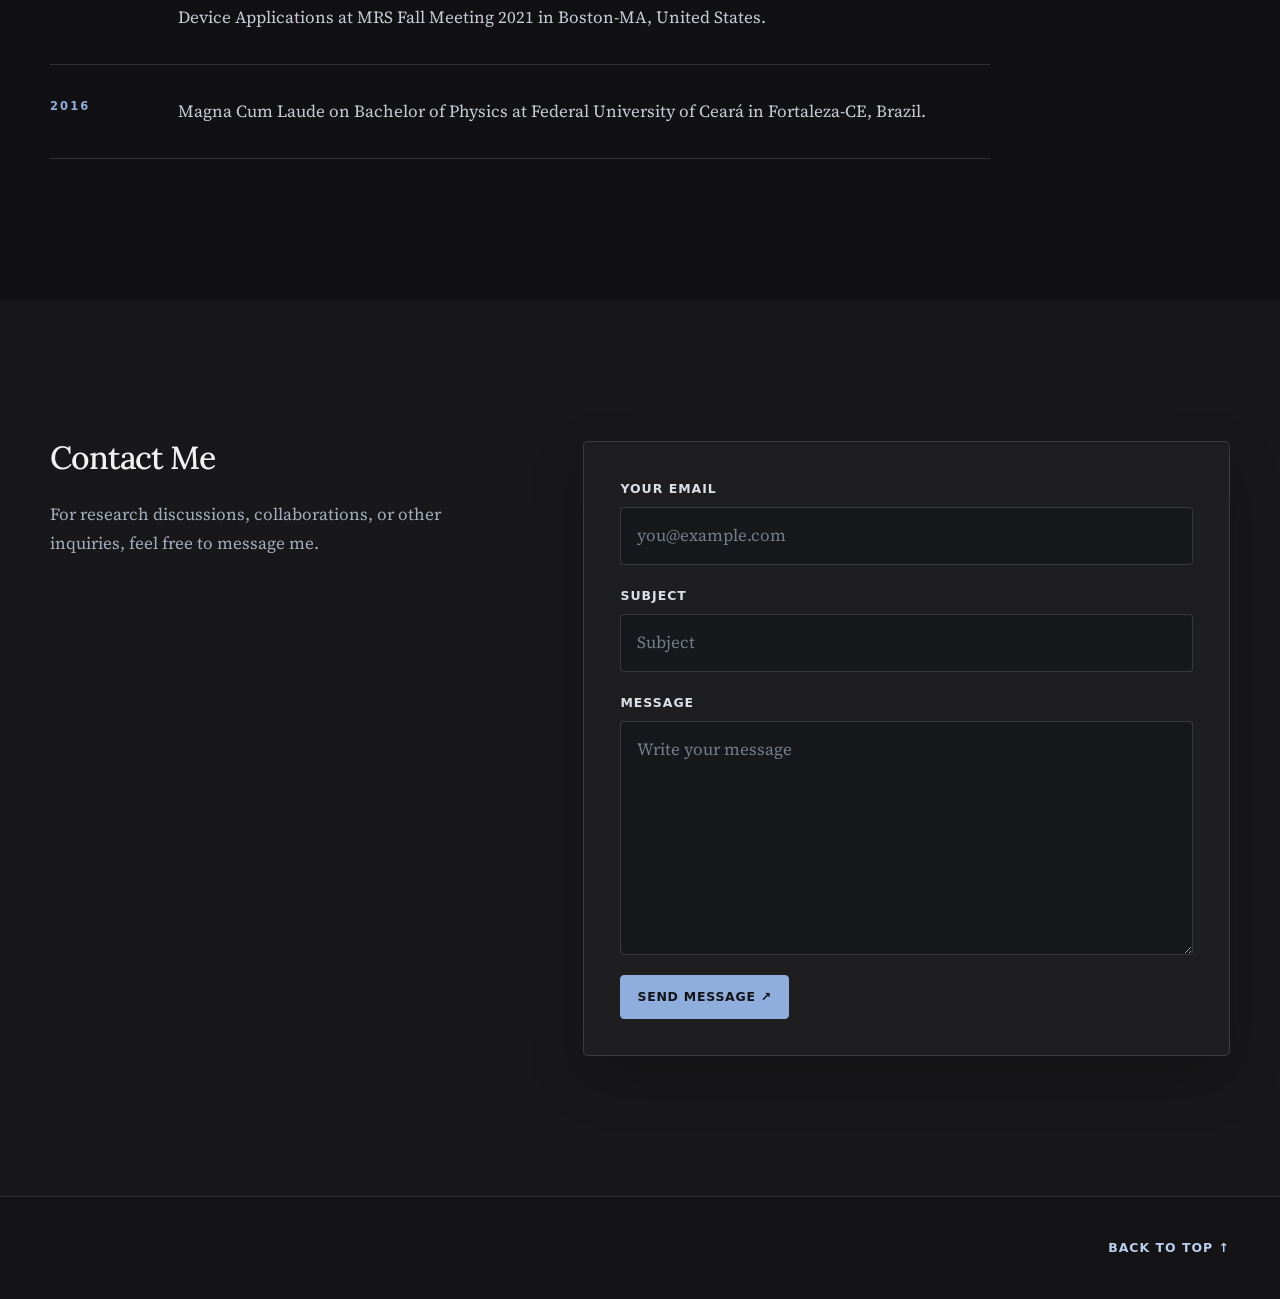
==== commit 5161c3e0: "Refine section titles" ====
--- a/index.html
+++ b/index.html
@@ -10,7 +10,7 @@
   <link rel="preconnect" href="https://fonts.googleapis.com">
   <link rel="preconnect" href="https://fonts.gstatic.com" crossorigin>
   <link href="https://fonts.googleapis.com/css2?family=Lora:wght@500;600&amp;family=Source+Serif+4:opsz,wght@8..60,400;8..60,600&amp;display=swap" rel="stylesheet">
-  <link rel="stylesheet" href="styles.css?v=20261025-compact-hero-profile">
+  <link rel="stylesheet" href="styles.css?v=20261025-section-titles">
   <script src="script.js?v=20261025-contact-subject" defer></script>
 </head>
 <body>
@@ -155,7 +155,7 @@
     <section class="section section--research" id="research" data-section="research">
       <div class="section-shell">
         <header class="section-heading section-heading--wide">
-          <h2>Research</h2>
+          <h2>Research Interests</h2>
         </header>
 
         <article class="research-feature">
--- a/styles.css
+++ b/styles.css
@@ -408,7 +408,7 @@
 .section h2 {
   margin: 0;
   font-family: var(--heading);
-  font-size: clamp(2.35rem, 5vw, 5rem);
+  font-size: clamp(1.175rem, 2.5vw, 2.5rem);
   font-weight: 500;
   line-height: 1.08;
   letter-spacing: -0.035em;
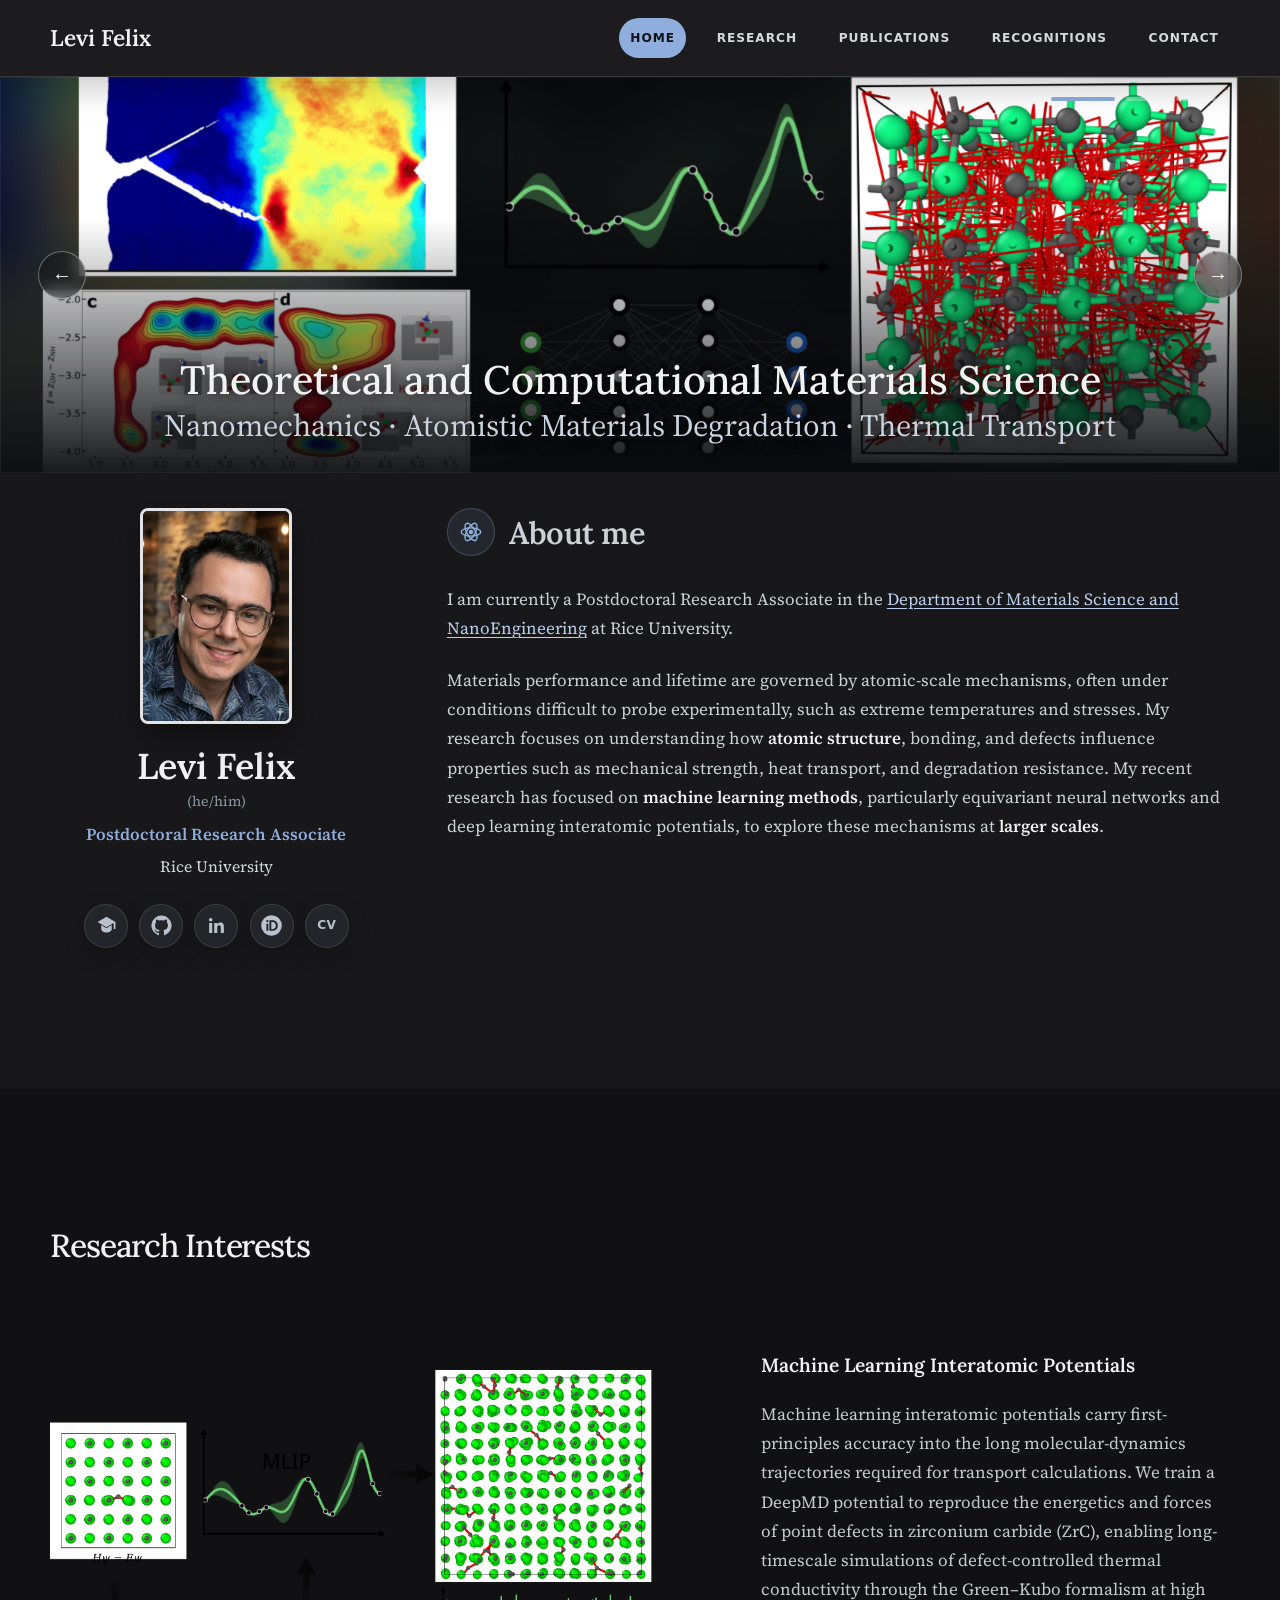
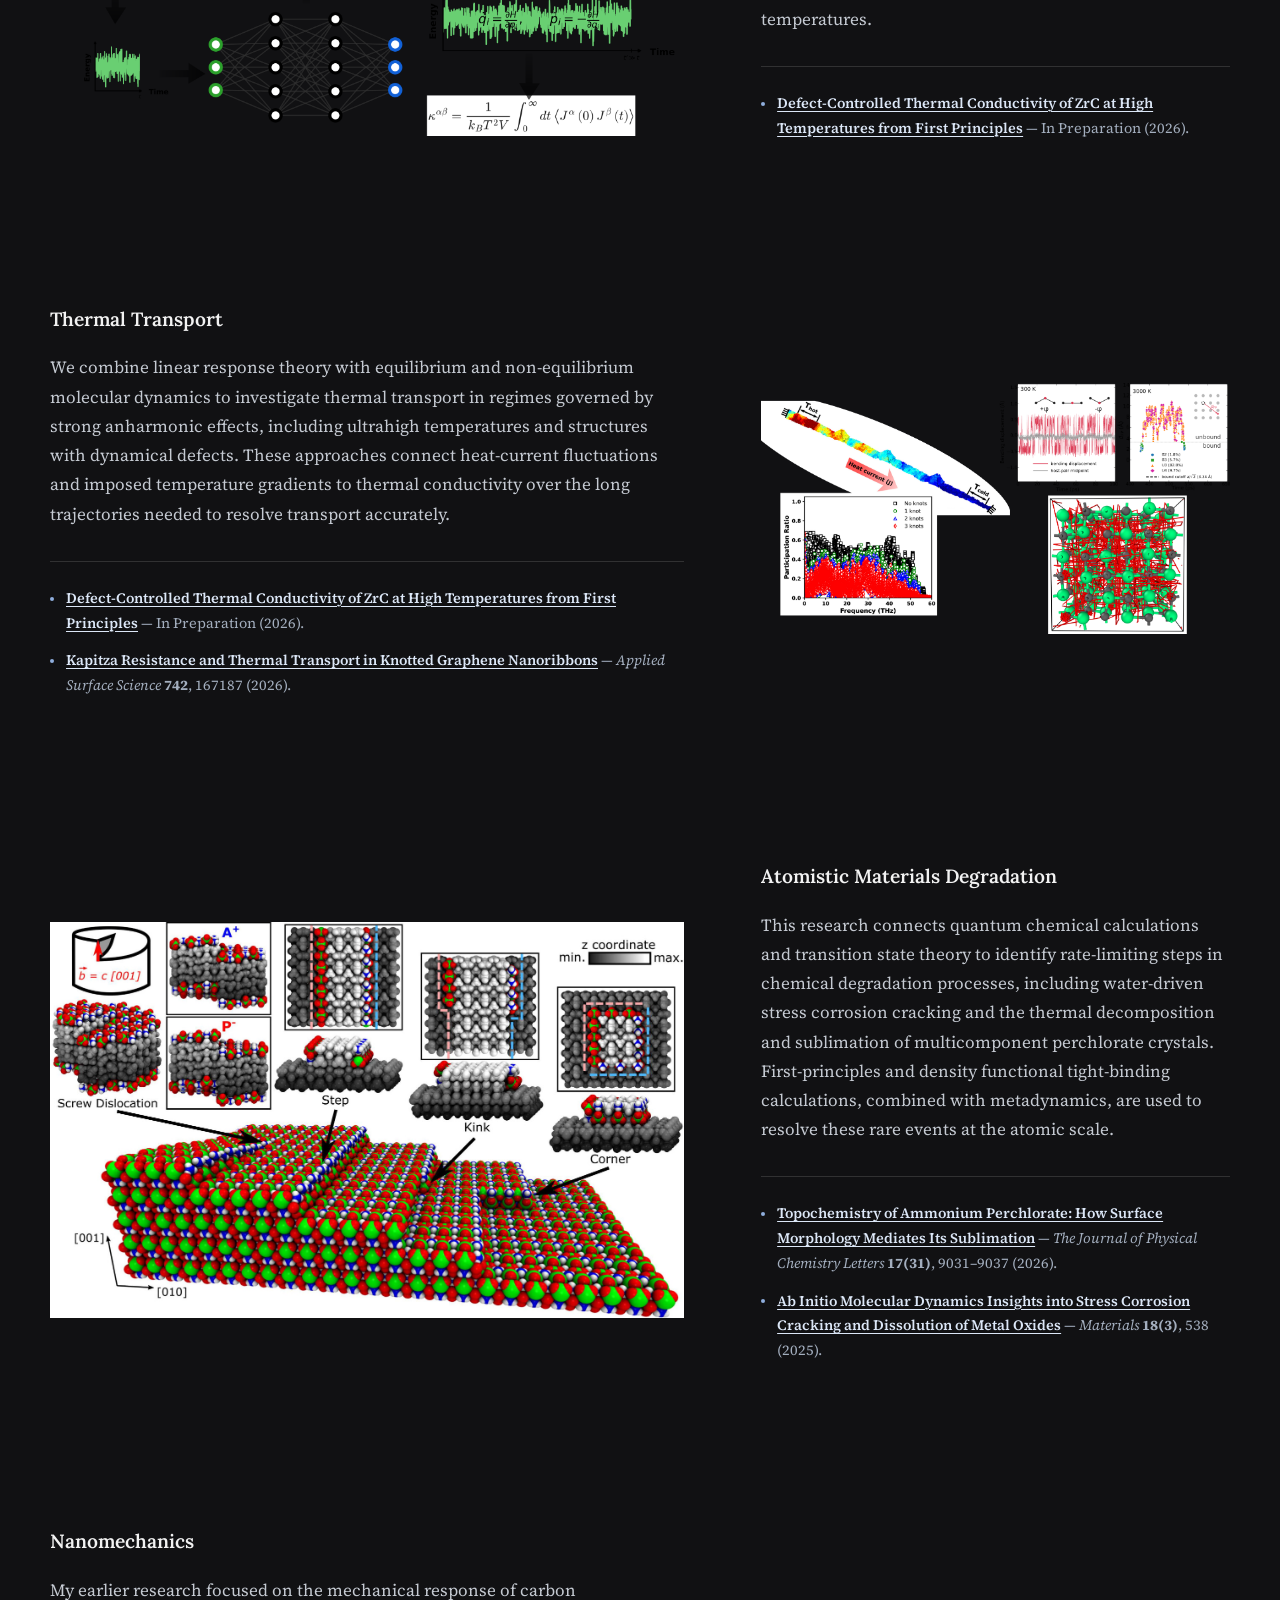
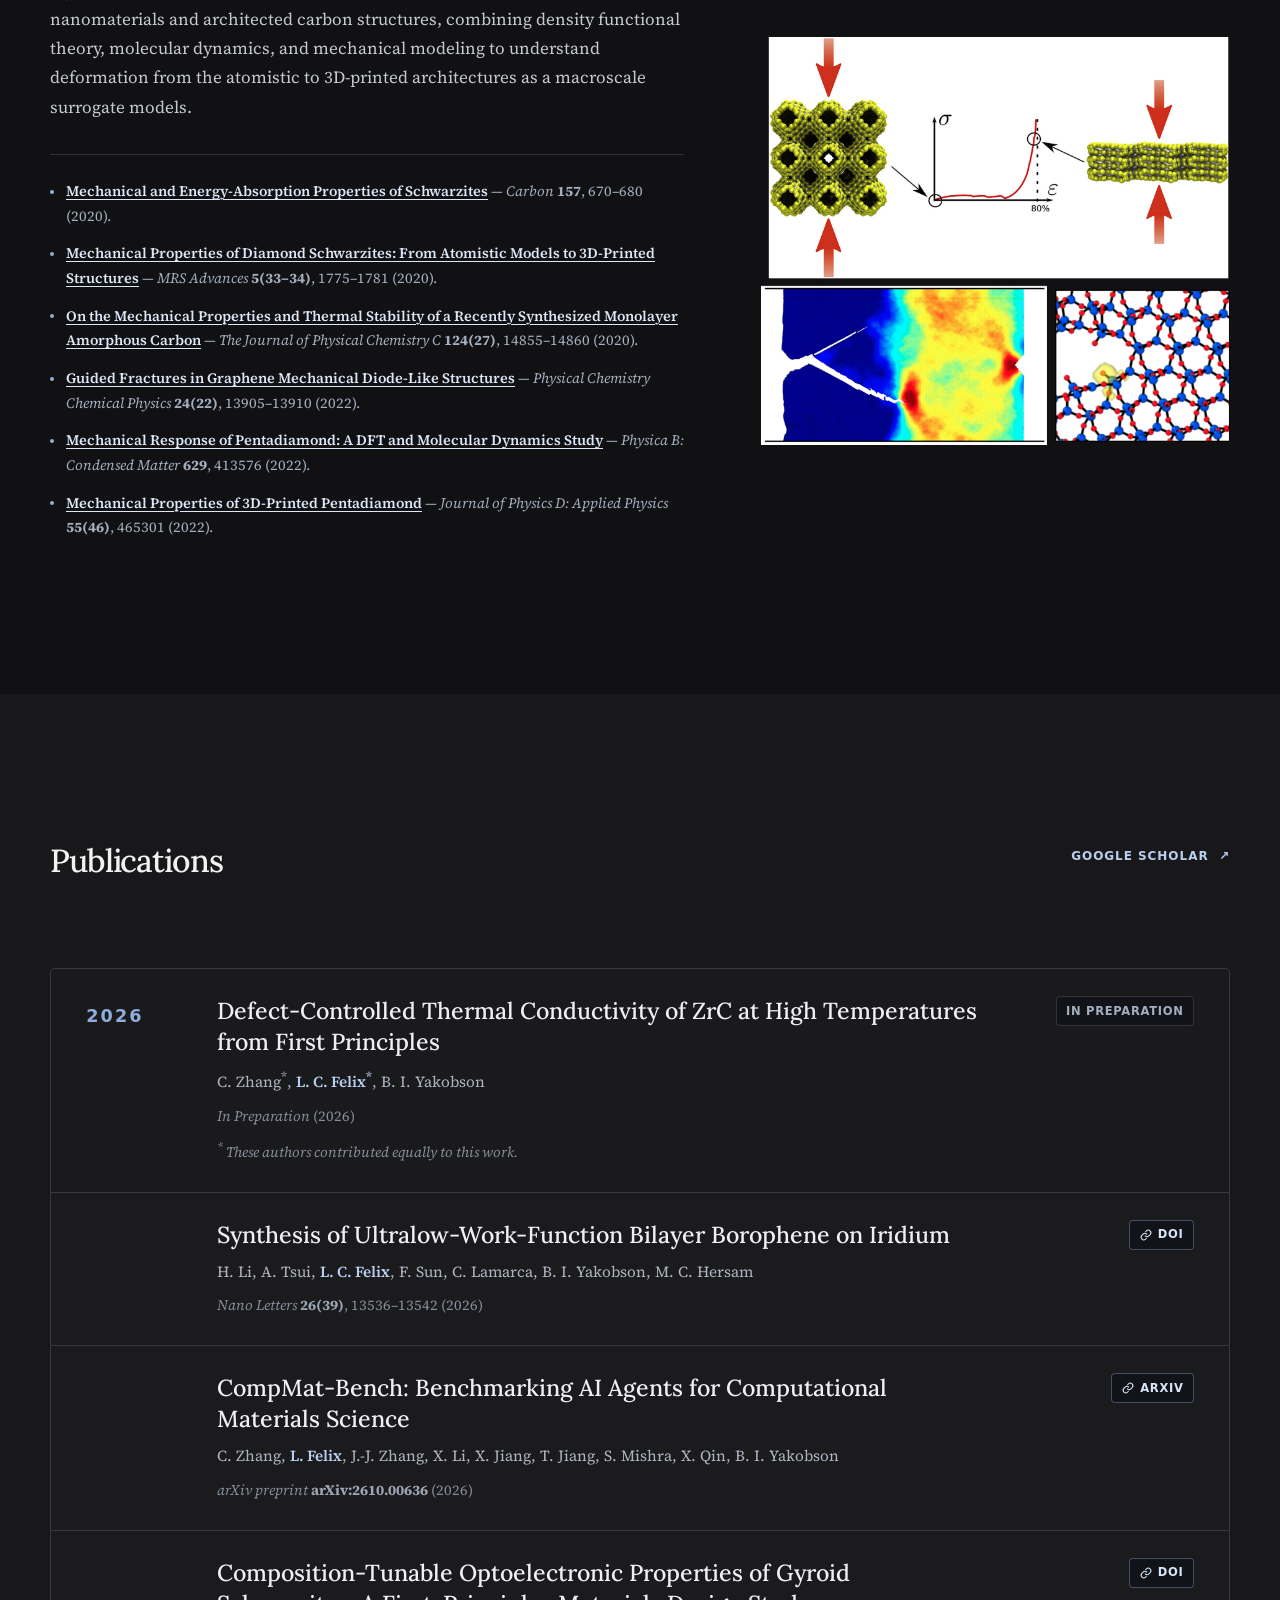
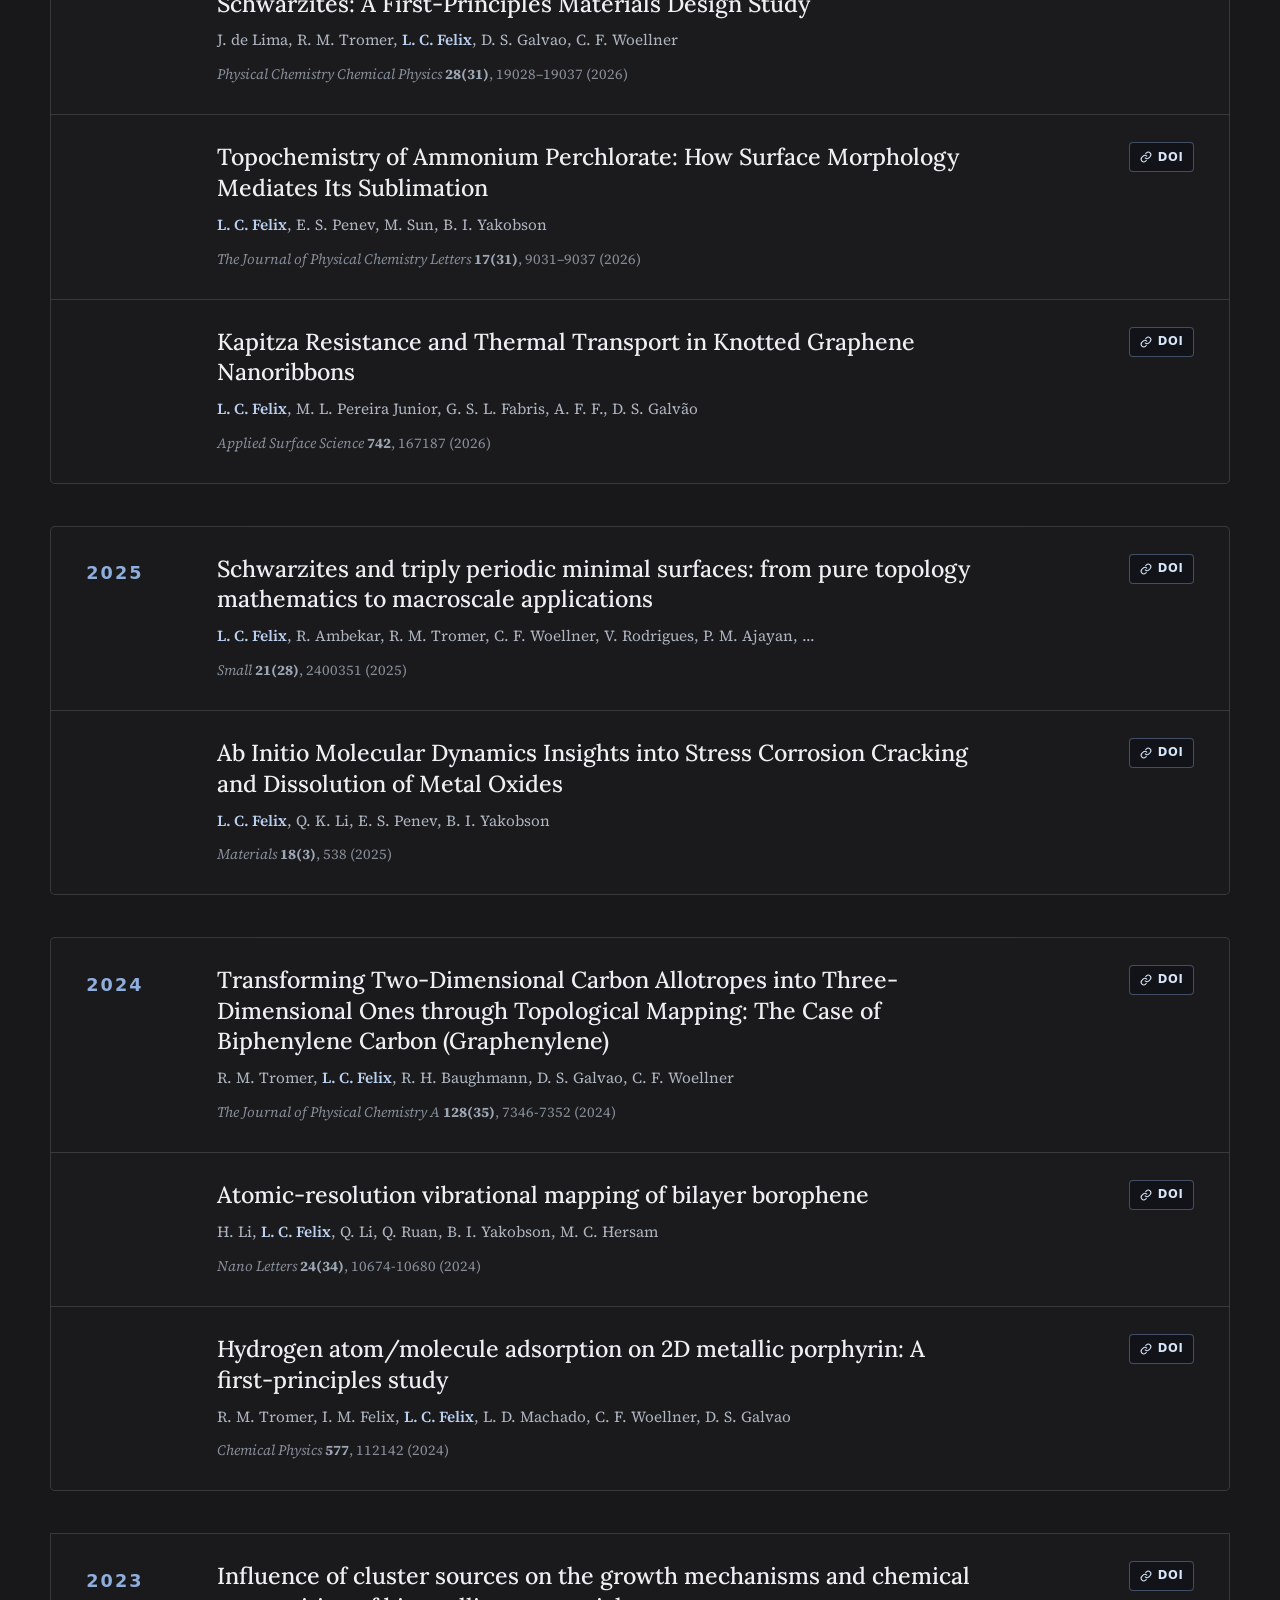
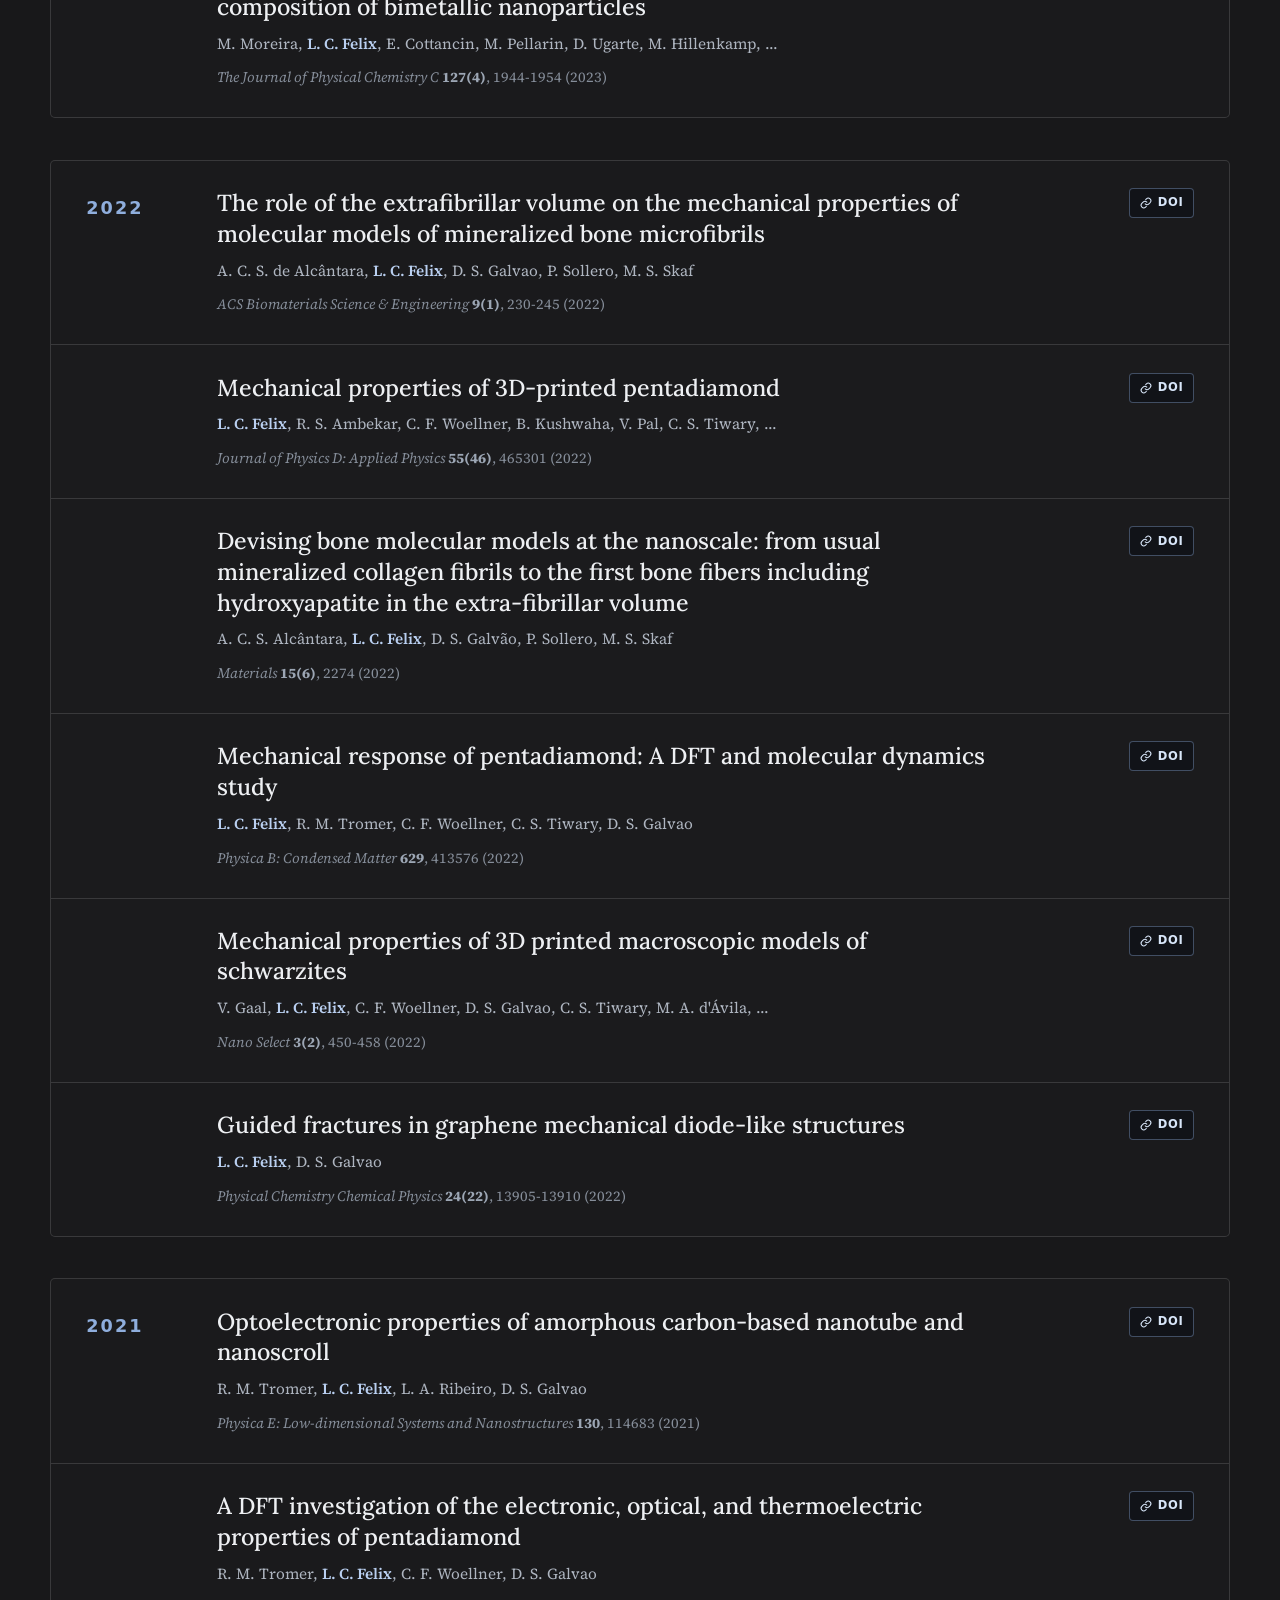
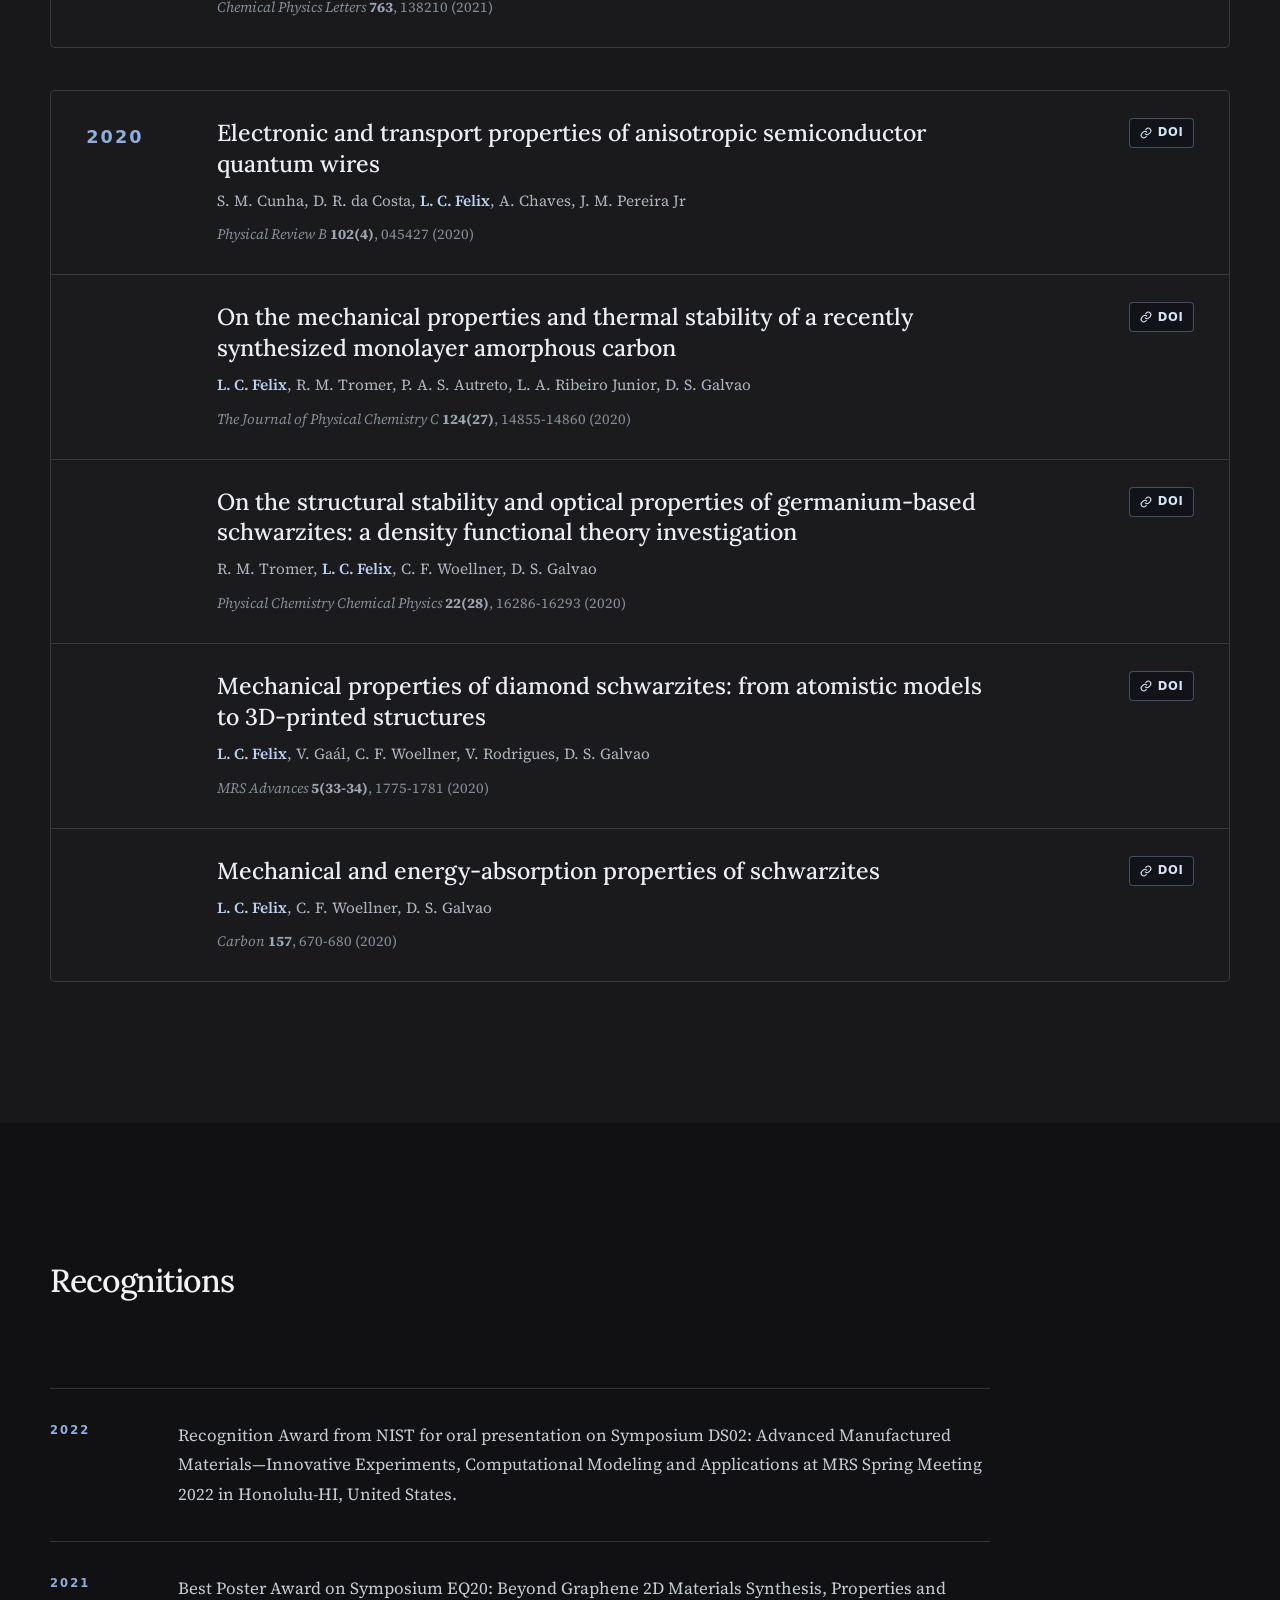
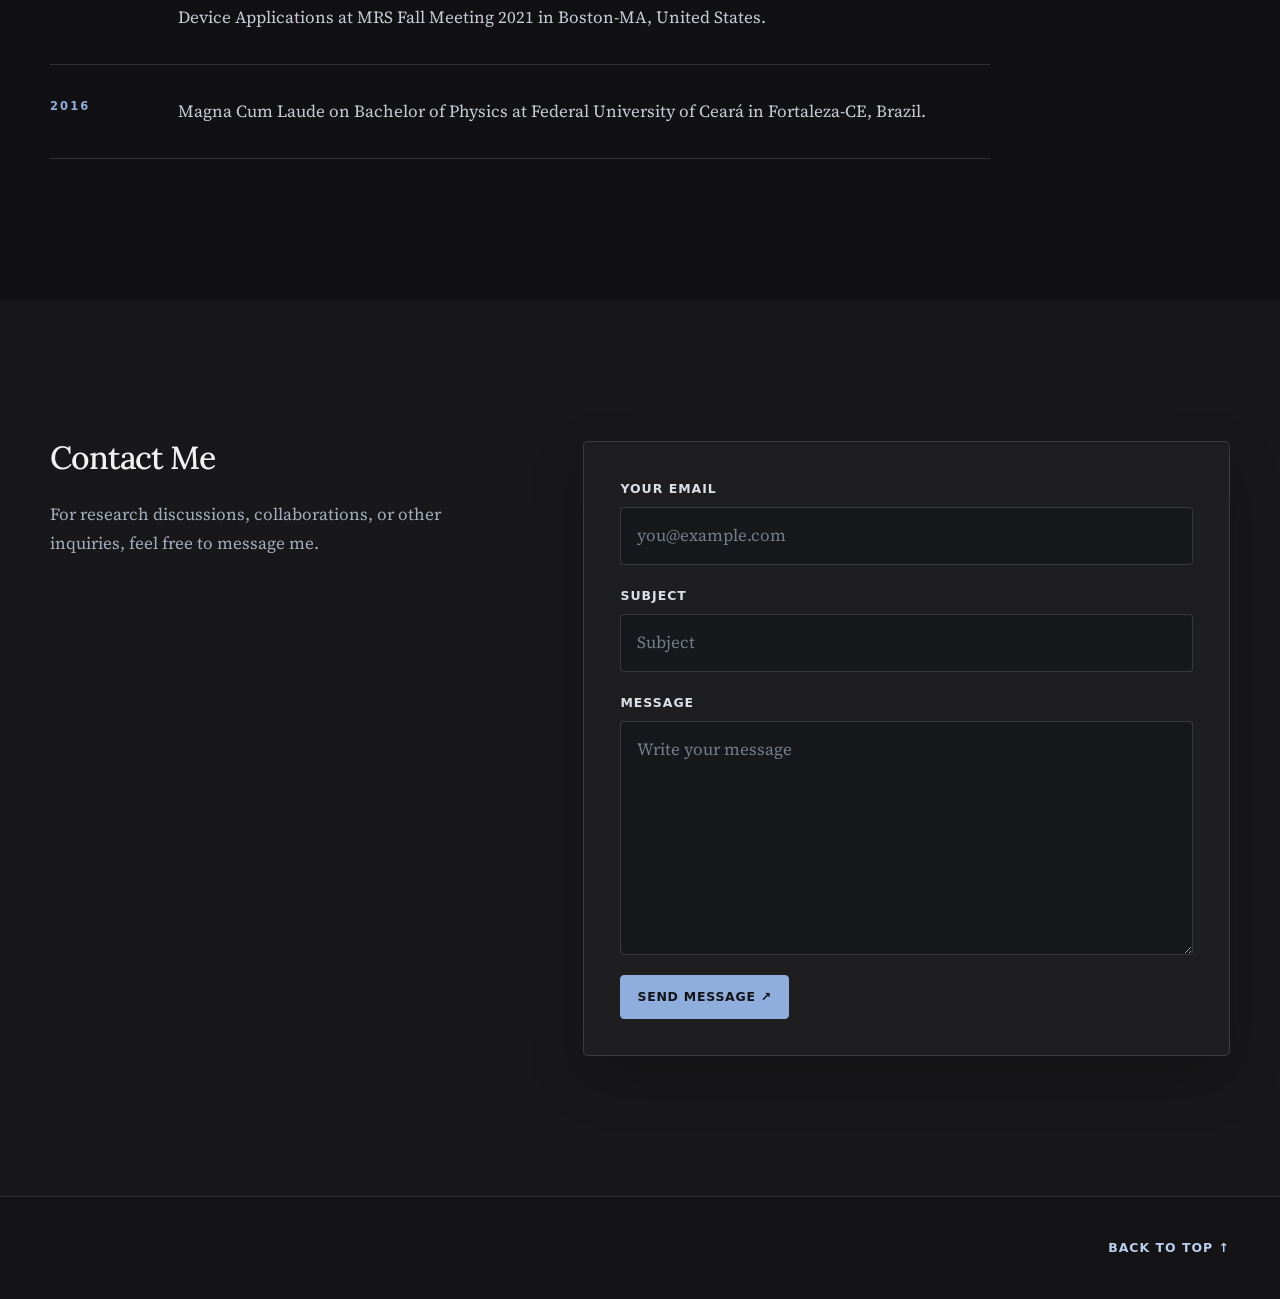
==== commit fce4b3de: "Update research imagery" ====
--- a/index.html
+++ b/index.html
@@ -10,7 +10,7 @@
   <link rel="preconnect" href="https://fonts.googleapis.com">
   <link rel="preconnect" href="https://fonts.gstatic.com" crossorigin>
   <link href="https://fonts.googleapis.com/css2?family=Lora:wght@500;600&amp;family=Source+Serif+4:opsz,wght@8..60,400;8..60,600&amp;display=swap" rel="stylesheet">
-  <link rel="stylesheet" href="styles.css?v=20261025-section-titles">
+  <link rel="stylesheet" href="styles.css?v=20261026-research-images">
   <script src="script.js?v=20261025-contact-subject" defer></script>
 </head>
 <body>
@@ -39,8 +39,8 @@
     <div class="carousel" aria-roledescription="carousel" aria-label="Research highlights">
       <div class="carousel-track">
         <a class="slide is-active" data-slide="0" href="#research" aria-label="Go to the Research section" aria-hidden="false">
-          <div class="slide-backdrop" style="background-image: url('images/1.fracture.png')" aria-hidden="true"></div>
-          <img src="images/1.fracture.png" alt="Atomistic model illustrating fracture in a carbon structure">
+          <div class="slide-backdrop" style="background-image: url('images/1.research.png')" aria-hidden="true"></div>
+          <img src="images/1.research.png" alt="Overview of theoretical and computational materials science research interests">
           <div class="slide-shade"></div>
           <div class="slide-caption">
             <p>
@@ -83,7 +83,7 @@
       </button>
 
       <div class="carousel-dots" role="group" aria-label="Choose a featured image">
-        <button class="carousel-dot is-active" type="button" data-slide-to="0" aria-label="Show fracture image" aria-current="true"></button>
+        <button class="carousel-dot is-active" type="button" data-slide-to="0" aria-label="Show research interests image" aria-current="true"></button>
         <button class="carousel-dot" type="button" data-slide-to="1" aria-label="Show sublimation publication"></button>
         <button class="carousel-dot" type="button" data-slide-to="2" aria-label="Show dissolution publication"></button>
       </div>
@@ -160,19 +160,7 @@
 
         <article class="research-feature">
           <div class="research-feature__image">
-            <div class="research-visual research-visual--mlip" role="img" aria-label="Illustration of a neural-network interatomic potential learning a zirconium carbide lattice with a point defect">
-              <svg viewBox="0 0 720 440" aria-hidden="true">
-                <g class="mlip-bonds">
-                  <path d="M88 92 180 54 272 92 364 54 456 92 548 54 632 96M88 184l92-38 92 38 92-38 92 38 92-38 84 42M88 276l92-38 92 38 92-38 92 38 92-38 84 42M88 368l92-38 92 38 92-38 92 38 92-38 84 42M88 92v276M180 54v276M272 92v276M364 54v276M456 92v276M548 54v276M632 96v276"/>
-                </g>
-                <g class="mlip-atoms">
-                  <circle cx="88" cy="92" r="16"/><circle cx="180" cy="54" r="12"/><circle cx="272" cy="92" r="16"/><circle cx="364" cy="54" r="12"/><circle cx="456" cy="92" r="16"/><circle cx="548" cy="54" r="12"/><circle cx="632" cy="96" r="16"/>
-                  <circle cx="88" cy="184" r="12"/><circle cx="180" cy="146" r="16"/><circle cx="272" cy="184" r="12"/><circle cx="364" cy="146" r="16"/><circle cx="456" cy="184" r="12"/><circle cx="548" cy="146" r="16"/><circle cx="632" cy="188" r="12"/>
-                  <circle cx="88" cy="276" r="16"/><circle cx="180" cy="238" r="12"/><circle cx="272" cy="276" r="16"/><circle class="mlip-defect" cx="364" cy="238" r="24"/><circle cx="456" cy="276" r="16"/><circle cx="548" cy="238" r="12"/><circle cx="632" cy="280" r="16"/>
-                  <circle cx="88" cy="368" r="12"/><circle cx="180" cy="330" r="16"/><circle cx="272" cy="368" r="12"/><circle cx="364" cy="330" r="16"/><circle cx="456" cy="368" r="12"/><circle cx="548" cy="330" r="16"/><circle cx="632" cy="372" r="12"/>
-                </g>
-              </svg>
-            </div>
+            <img src="images/mlip.png" alt="Machine learning interatomic potential workflow for zirconium carbide">
           </div>
           <div class="research-feature__copy">
             <h3>Machine Learning Interatomic Potentials</h3>
@@ -187,14 +175,7 @@
 
         <article class="research-feature research-feature--reverse">
           <div class="research-feature__image">
-            <div class="research-visual research-visual--placeholder" role="img" aria-label="Placeholder for a future thermal transport figure">
-              <svg viewBox="0 0 720 440" aria-hidden="true">
-                <path class="thermal-wave thermal-wave--one" d="M70 238c70-140 140 140 210 0s140-140 210 0 140 140 180 0"/>
-                <path class="thermal-wave thermal-wave--two" d="M70 202c70-92 140 92 210 0s140-92 210 0 140 92 180 0"/>
-                <path class="thermal-axis" d="M70 322h600m-12-12 12 12-12 12"/>
-              </svg>
-              <p>Thermal transport figure <span>placeholder</span></p>
-            </div>
+            <img src="images/kappa.png" alt="Thermal transport calculations and conductivity trends">
           </div>
           <div class="research-feature__copy">
             <h3>Thermal Transport</h3>
@@ -226,12 +207,12 @@
 
         <article class="research-feature research-feature--reverse">
           <div class="research-feature__image">
-            <img src="images/carbon_mechanics.jpg" alt="Mechanical response of carbon nanomaterials">
+            <img src="images/nanomechanics.png" alt="Mechanical response of carbon nanomaterials and architected carbon structures">
           </div>
           <div class="research-feature__copy">
             <h3>Nanomechanics</h3>
             <p>
-              My earlier research focused on the mechanical response of carbon nanomaterials and architected carbon structures. These studies combined density functional theory, molecular dynamics, and mechanical modeling to understand deformation, fracture, thermal stability, impact response, and energy absorption from the atomistic to the macroscale.
+              My earlier research focused on the mechanical response of carbon nanomaterials and architected carbon structures, combining density functional theory, molecular dynamics, and mechanical modeling to understand deformation from the atomistic to 3D-printed architectures as a macroscale surrogate models.
             </p>
             <ul class="reference-list">
               <li><a href="https://doi.org/10.1016/j.carbon.2019.10.066" target="_blank" rel="noopener noreferrer">Mechanical and Energy-Absorption Properties of Schwarzites</a> — <em>Carbon</em> <strong>157</strong>, 670–680 (2020).</li>
--- a/styles.css
+++ b/styles.css
@@ -663,9 +663,10 @@
 }
 
 .research-feature__image img {
+  display: block;
   width: 100%;
-  min-height: 360px;
-  object-fit: cover;
+  height: auto;
+  min-height: 0;
 }
 
 .research-visual {
@@ -1154,10 +1155,6 @@
     order: 0;
   }
 
-  .research-feature__image img {
-    min-height: 280px;
-  }
-
   .research-visual,
   .research-visual svg {
     min-height: 300px;
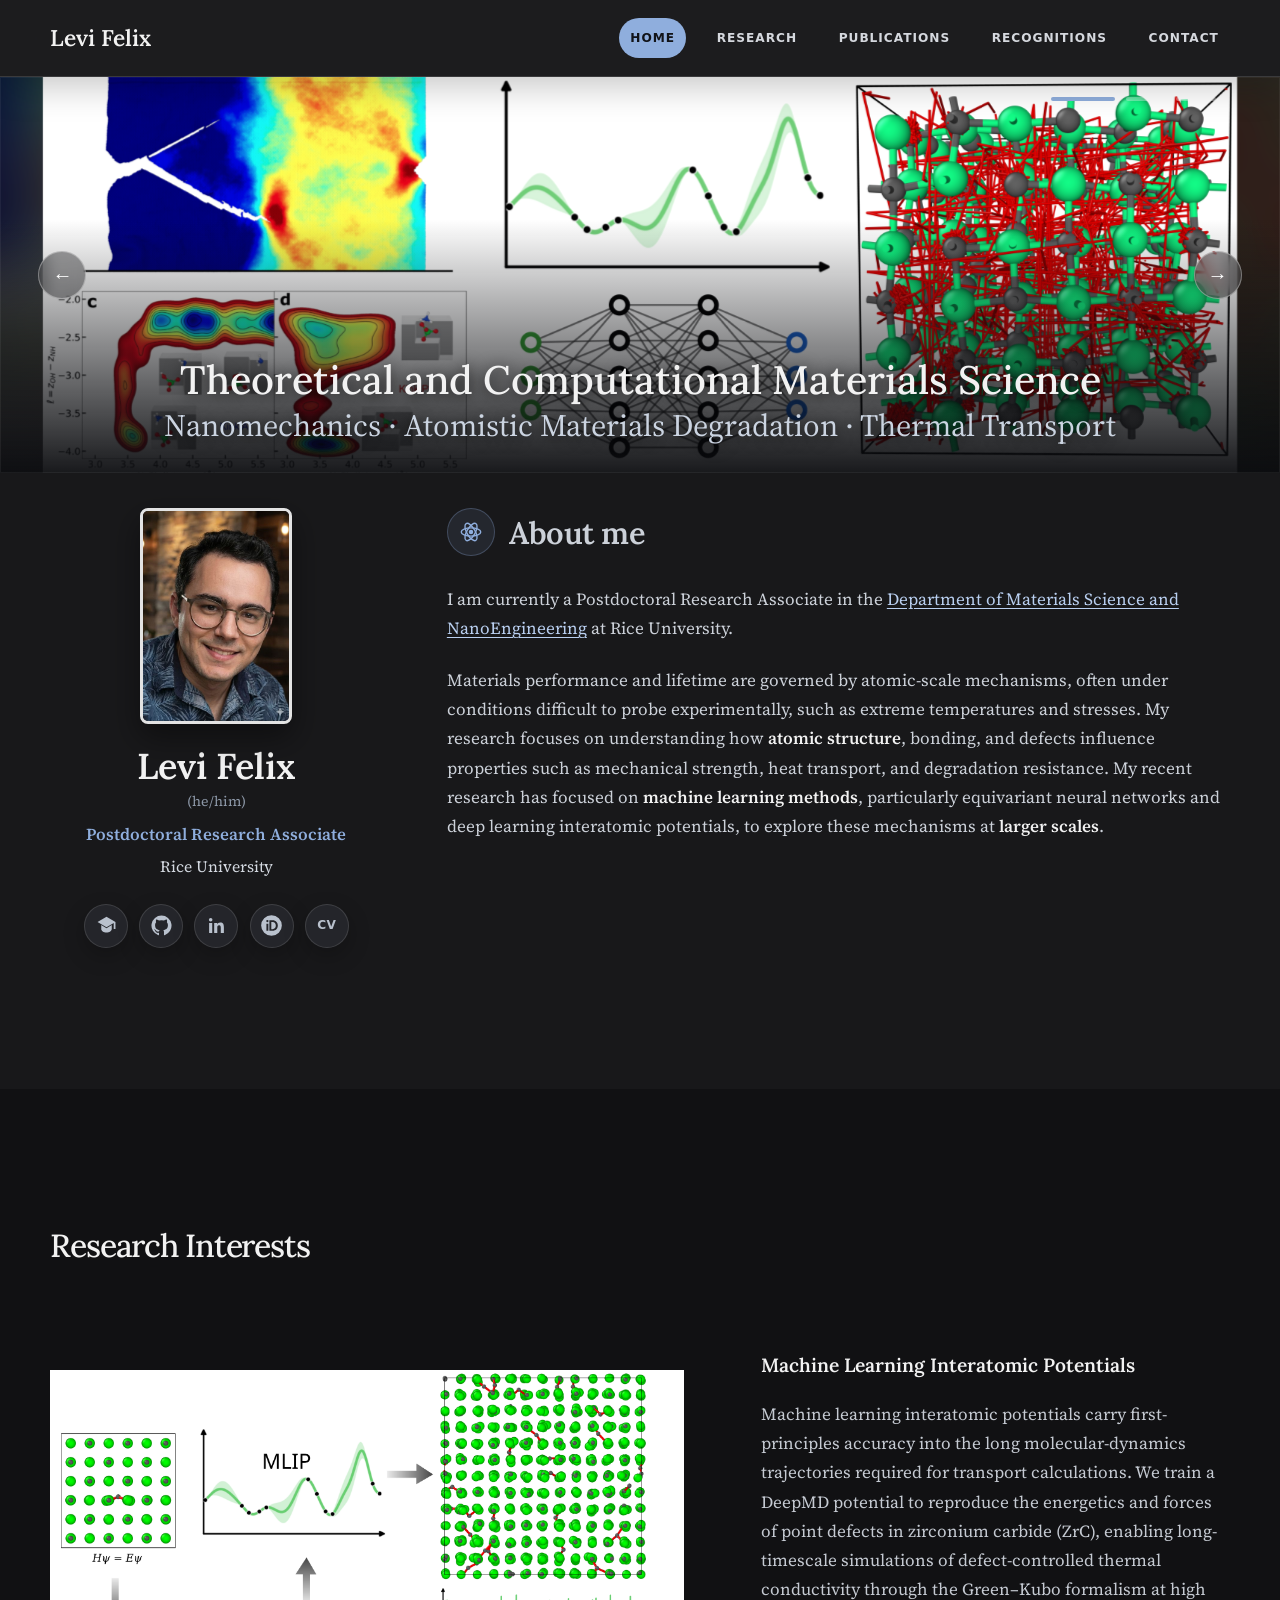
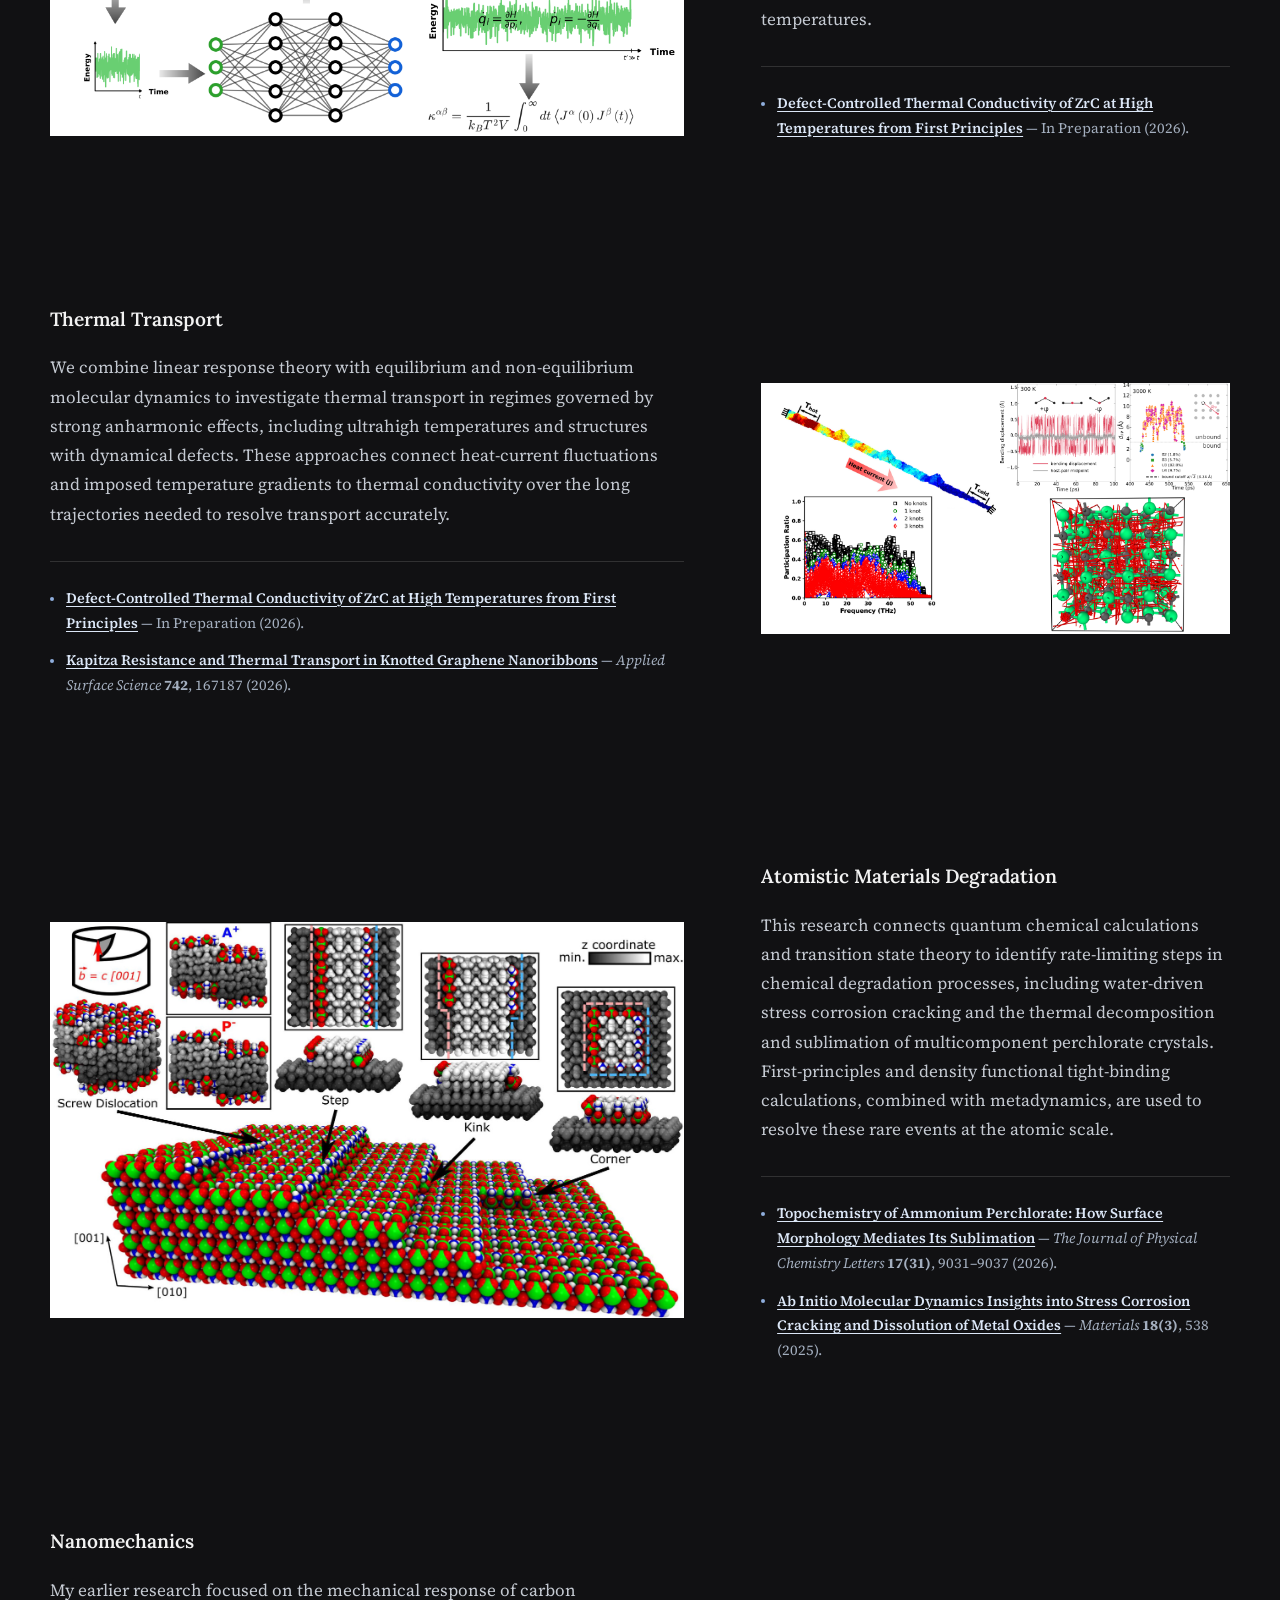
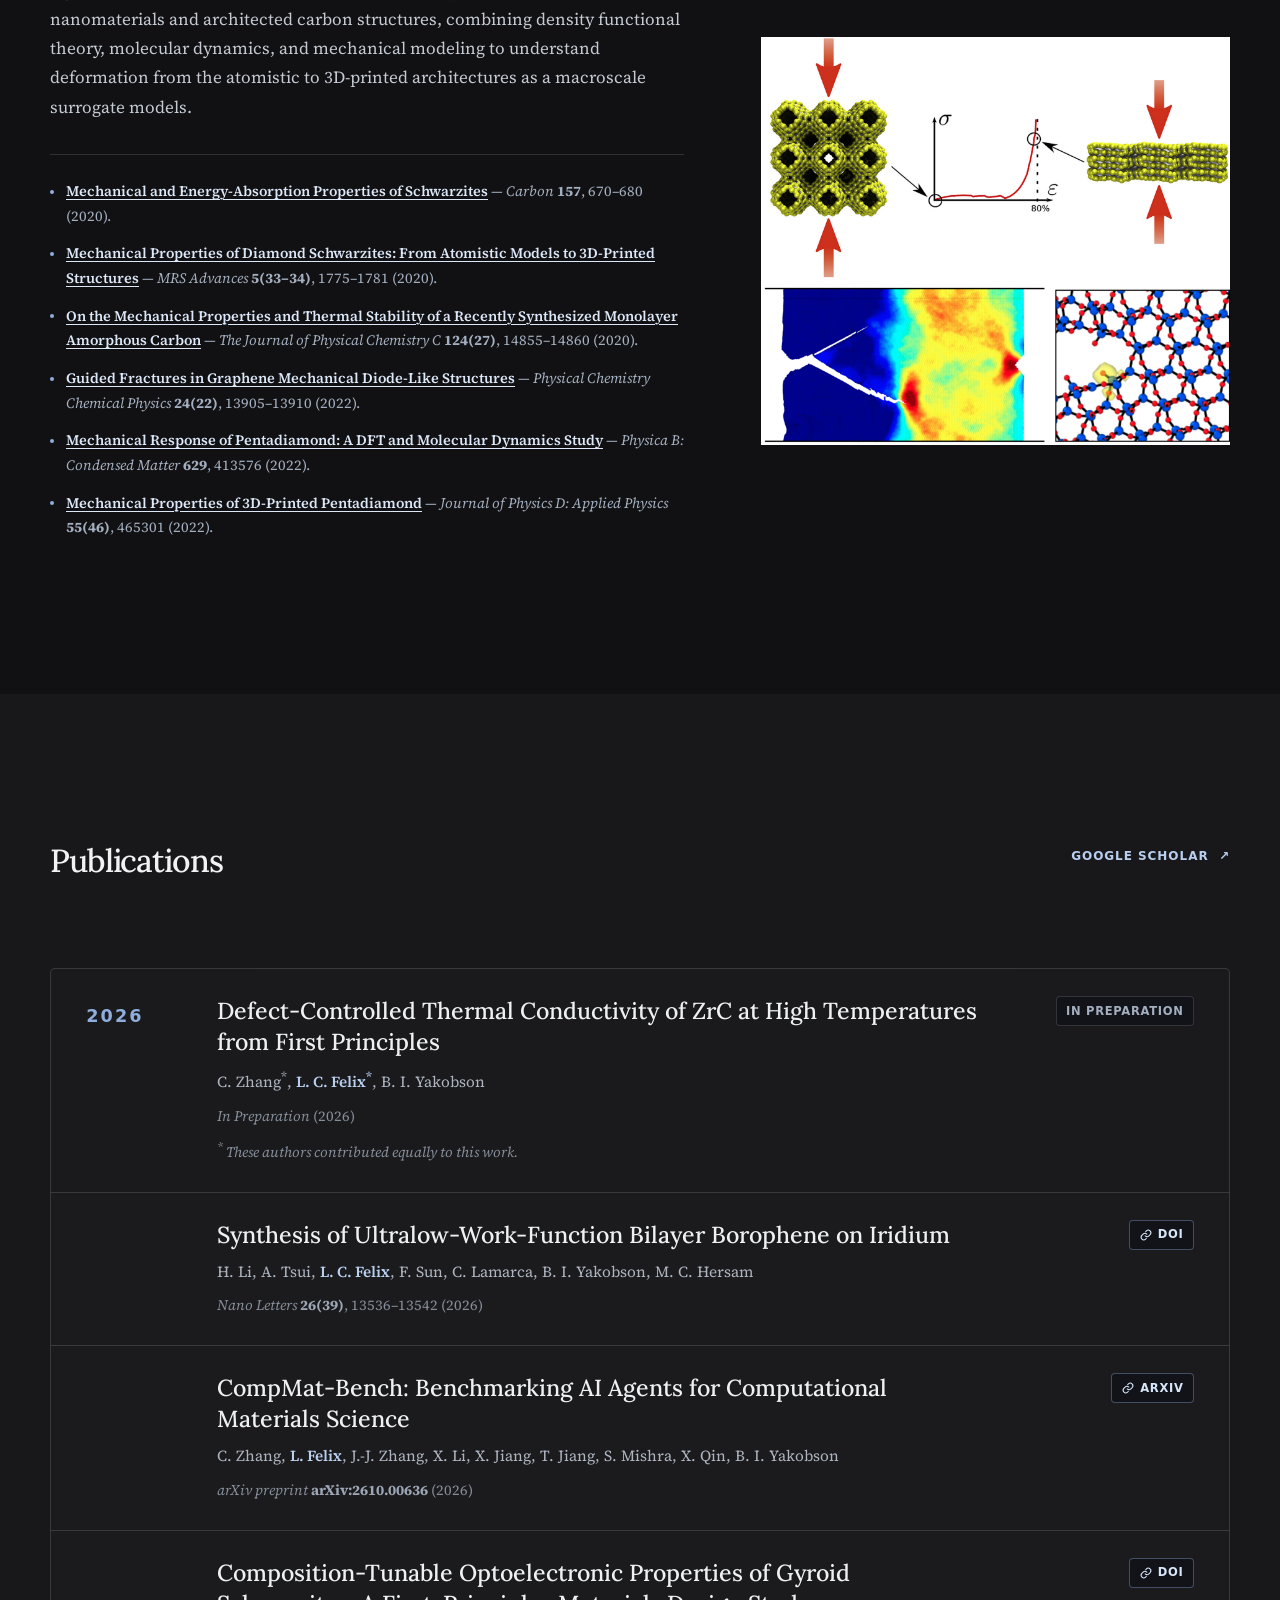
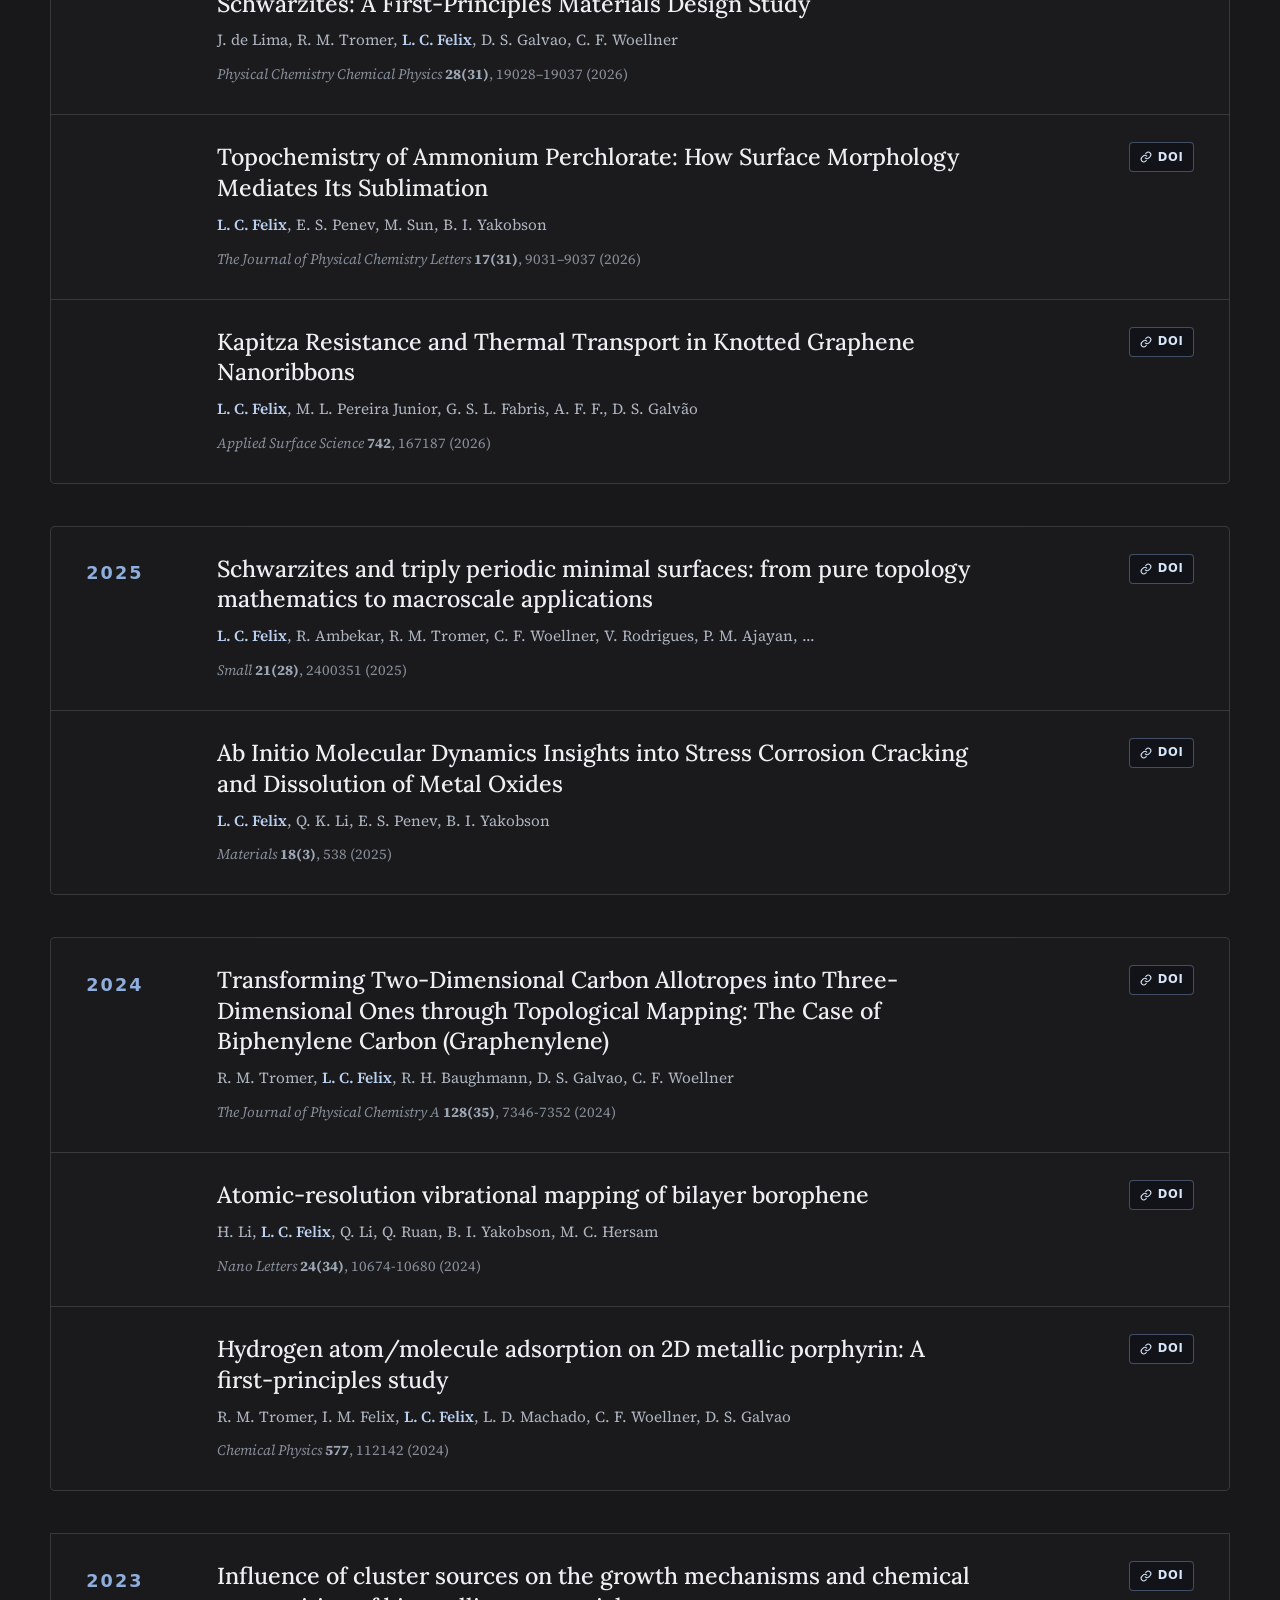
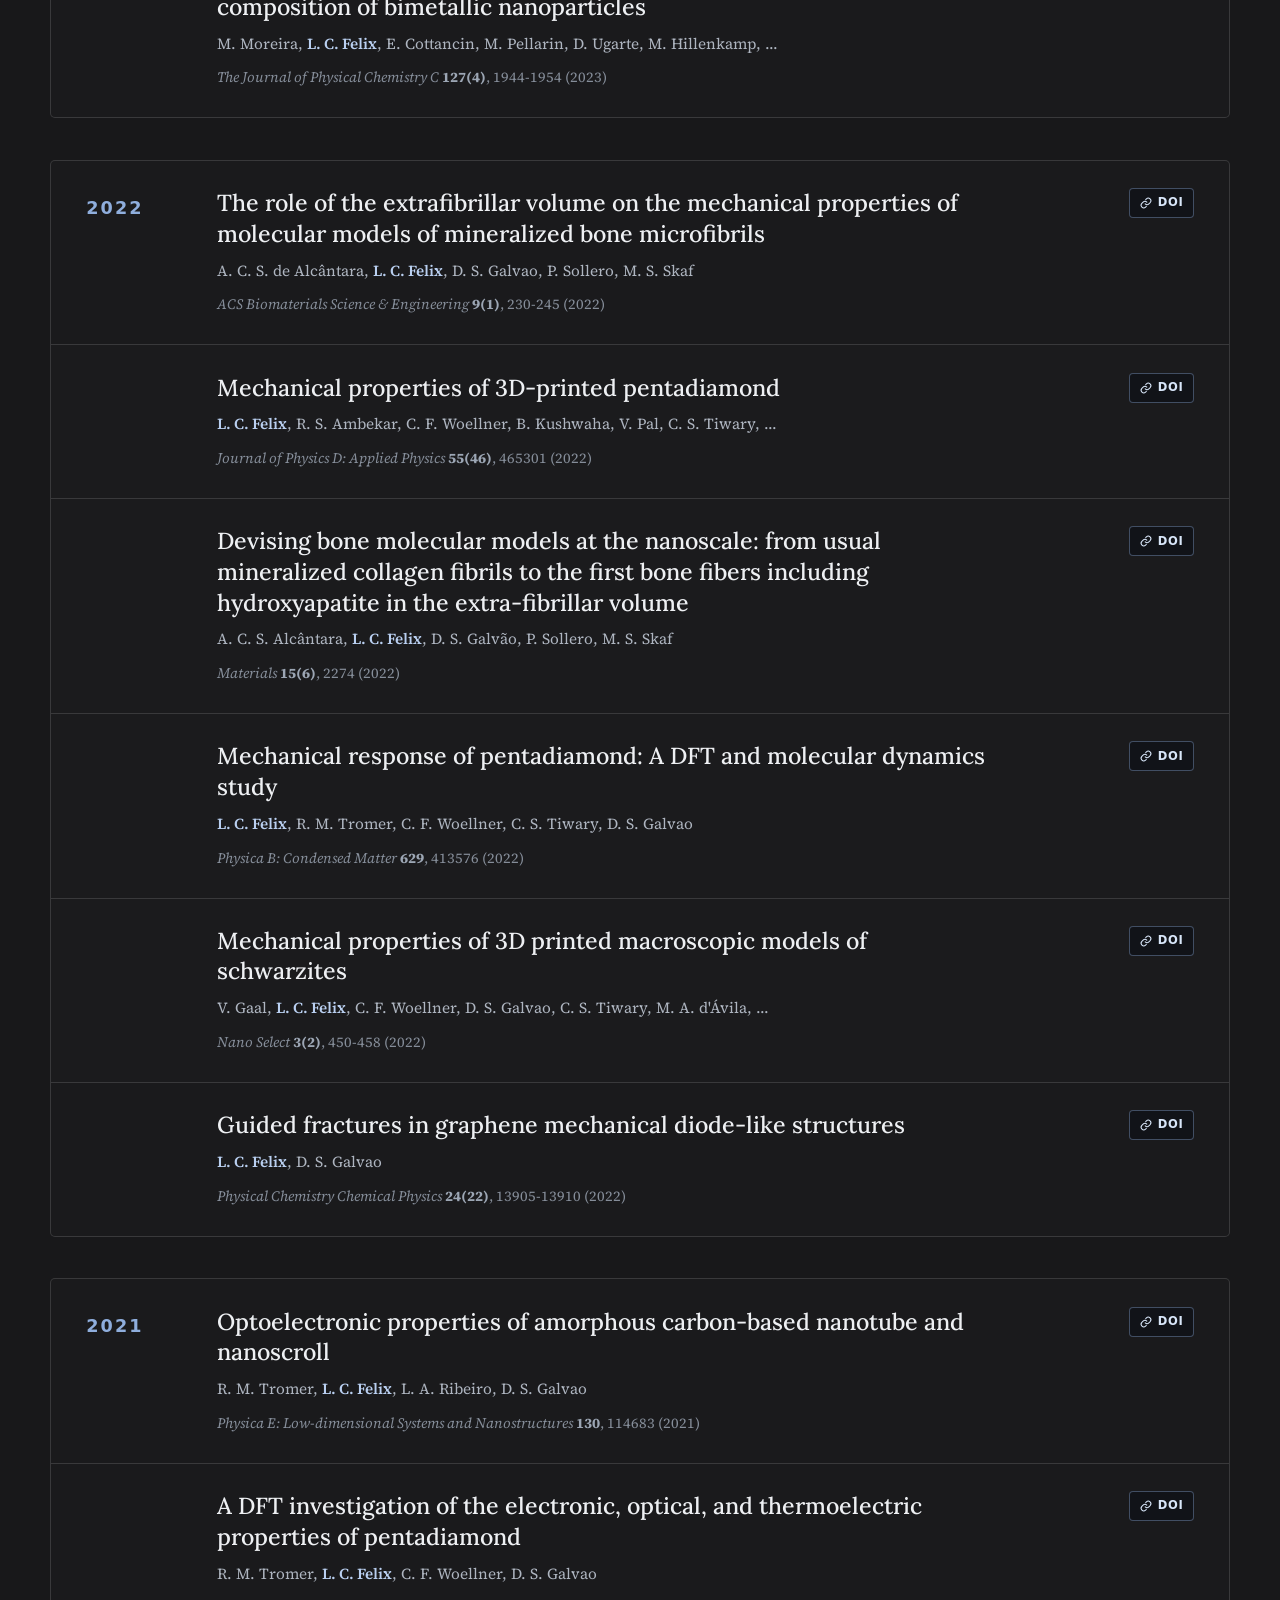
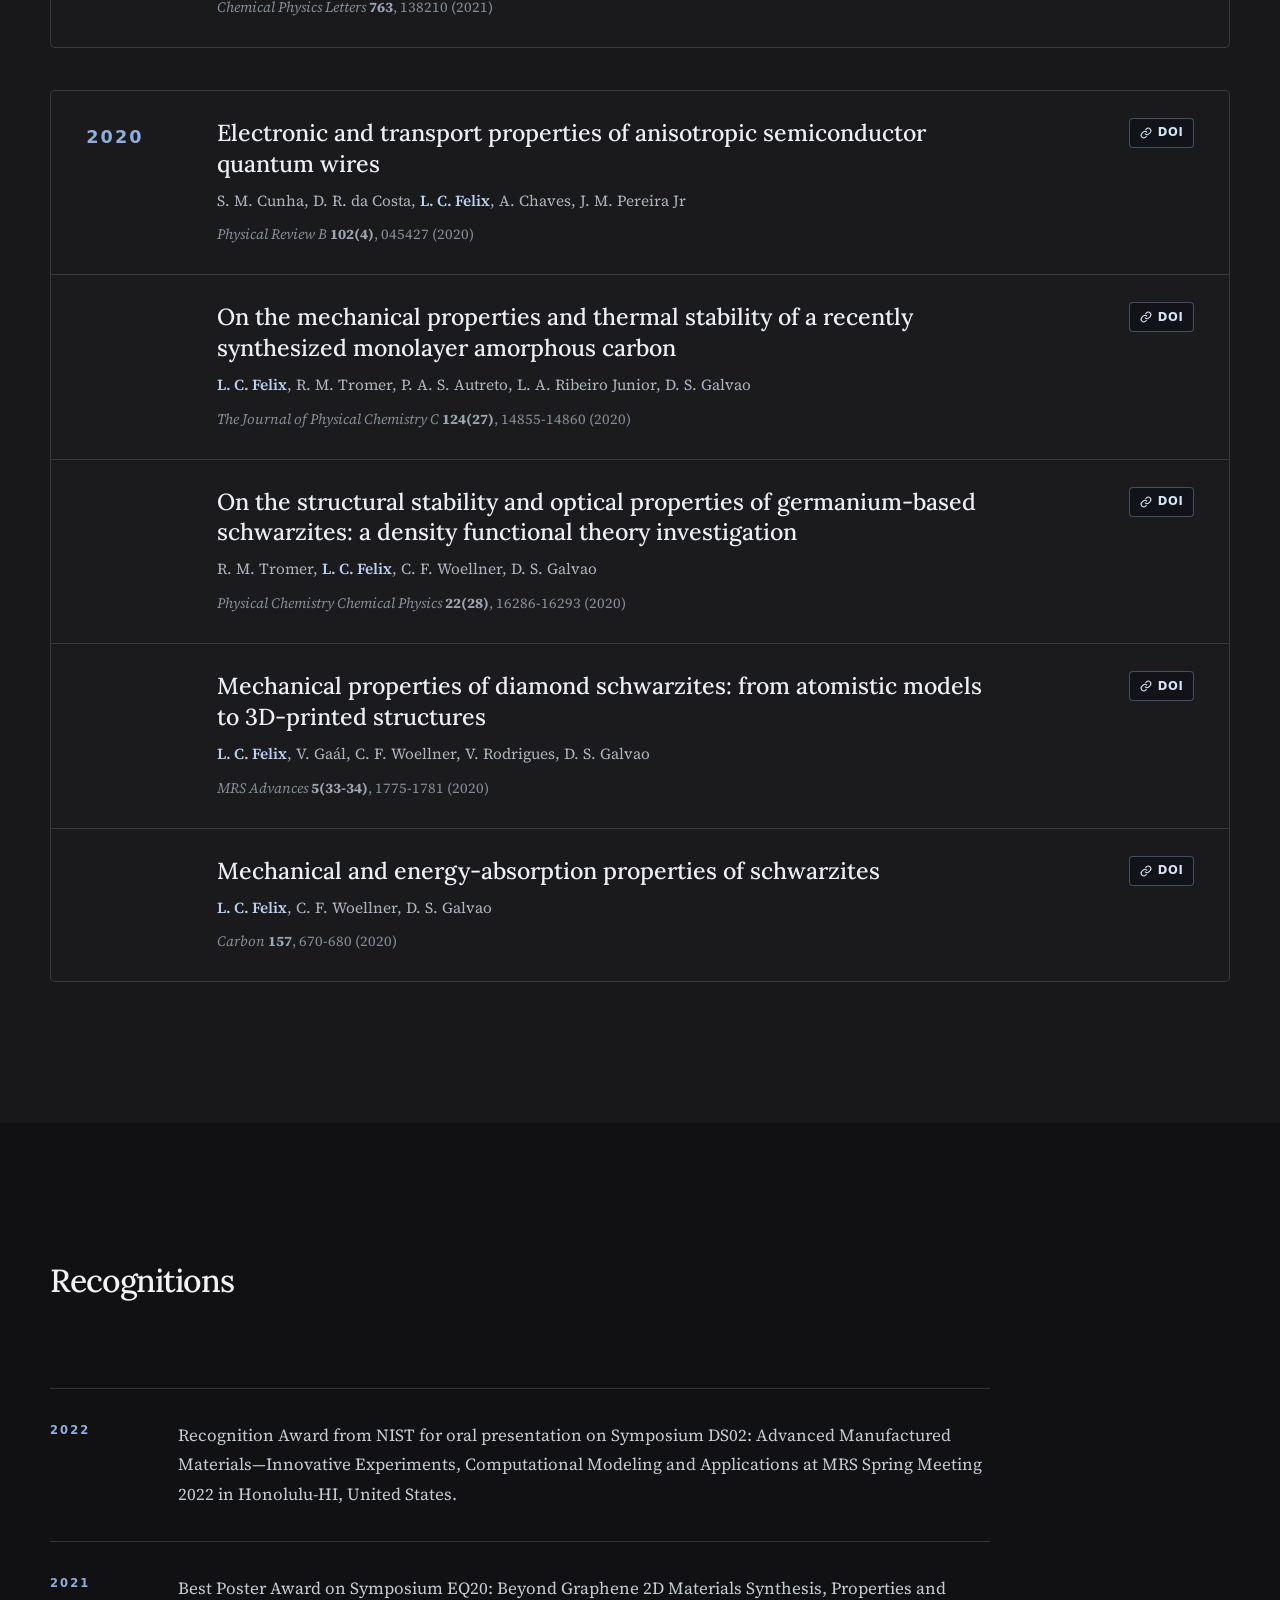
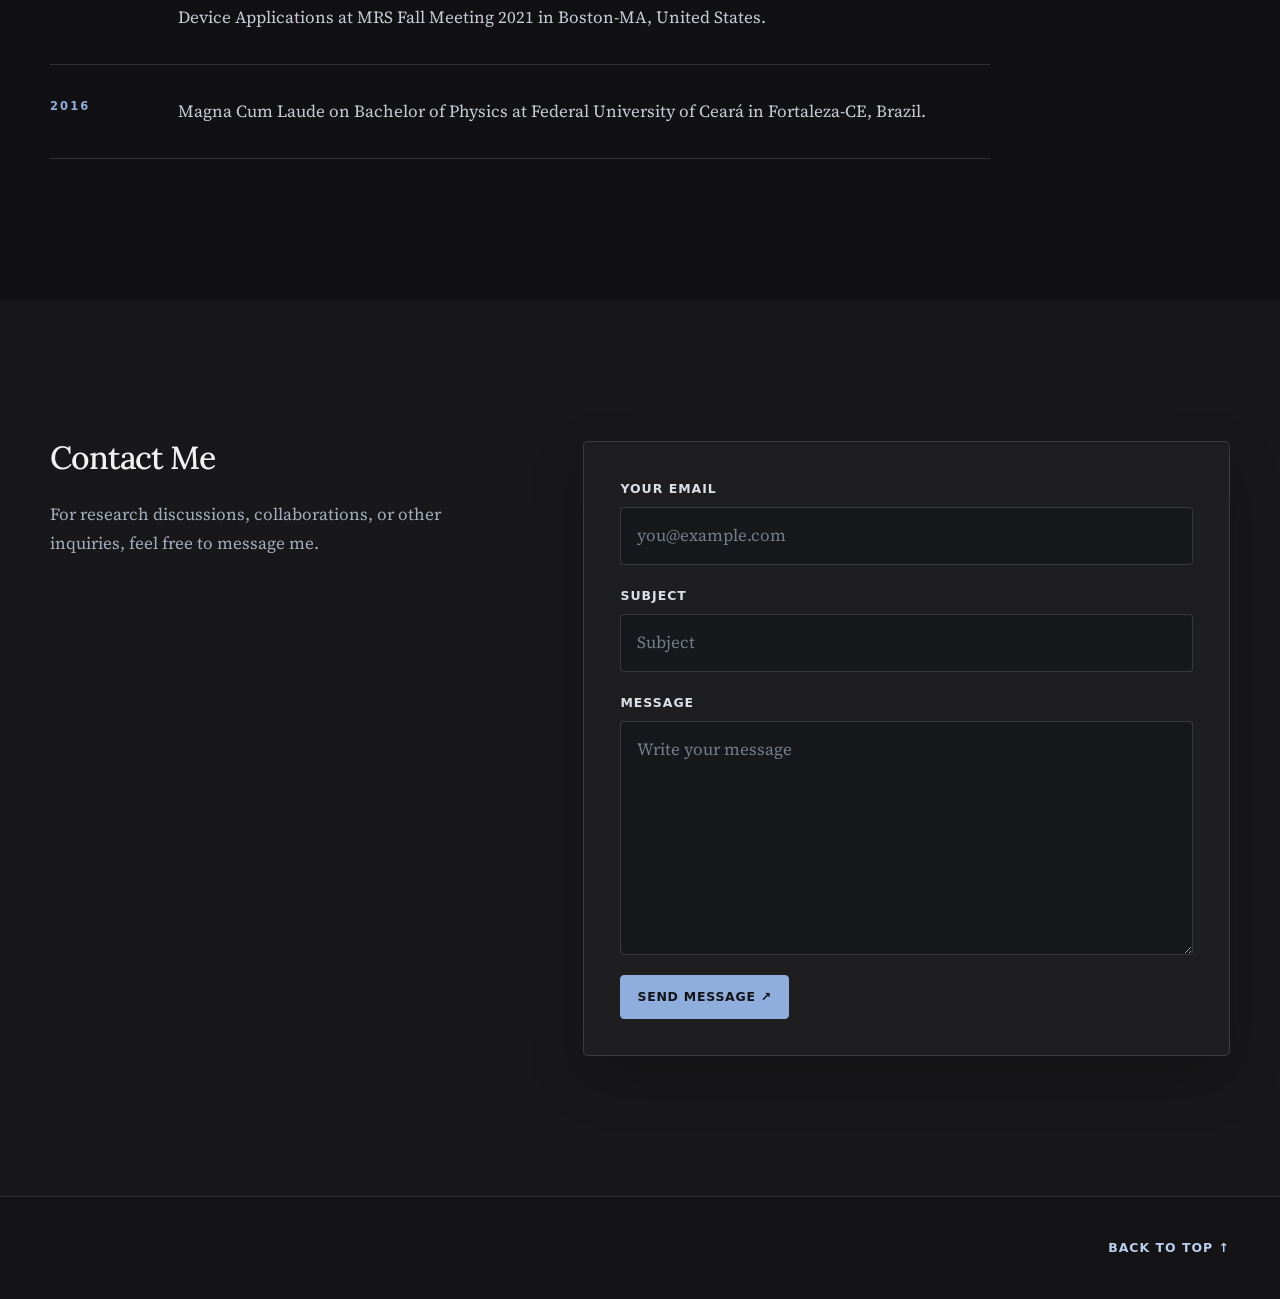
==== commit 6f8e5c59: "Refresh research figures" ====
--- a/index.html
+++ b/index.html
@@ -39,8 +39,8 @@
     <div class="carousel" aria-roledescription="carousel" aria-label="Research highlights">
       <div class="carousel-track">
         <a class="slide is-active" data-slide="0" href="#research" aria-label="Go to the Research section" aria-hidden="false">
-          <div class="slide-backdrop" style="background-image: url('images/1.research.png')" aria-hidden="true"></div>
-          <img src="images/1.research.png" alt="Overview of theoretical and computational materials science research interests">
+          <div class="slide-backdrop" style="background-image: url('images/1.research.png?v=20261026-white-bg')" aria-hidden="true"></div>
+          <img src="images/1.research.png?v=20261026-white-bg" alt="Overview of theoretical and computational materials science research interests">
           <div class="slide-shade"></div>
           <div class="slide-caption">
             <p>
@@ -160,7 +160,7 @@
 
         <article class="research-feature">
           <div class="research-feature__image">
-            <img src="images/mlip.png" alt="Machine learning interatomic potential workflow for zirconium carbide">
+            <img src="images/mlip.png?v=20261026-white-bg" alt="Machine learning interatomic potential workflow for zirconium carbide">
           </div>
           <div class="research-feature__copy">
             <h3>Machine Learning Interatomic Potentials</h3>
@@ -175,7 +175,7 @@
 
         <article class="research-feature research-feature--reverse">
           <div class="research-feature__image">
-            <img src="images/kappa.png" alt="Thermal transport calculations and conductivity trends">
+            <img src="images/kappa.png?v=20261026-white-bg" alt="Thermal transport calculations and conductivity trends">
           </div>
           <div class="research-feature__copy">
             <h3>Thermal Transport</h3>
@@ -207,7 +207,7 @@
 
         <article class="research-feature research-feature--reverse">
           <div class="research-feature__image">
-            <img src="images/nanomechanics.png" alt="Mechanical response of carbon nanomaterials and architected carbon structures">
+            <img src="images/nanomechanics.png?v=20261026-white-bg" alt="Mechanical response of carbon nanomaterials and architected carbon structures">
           </div>
           <div class="research-feature__copy">
             <h3>Nanomechanics</h3>
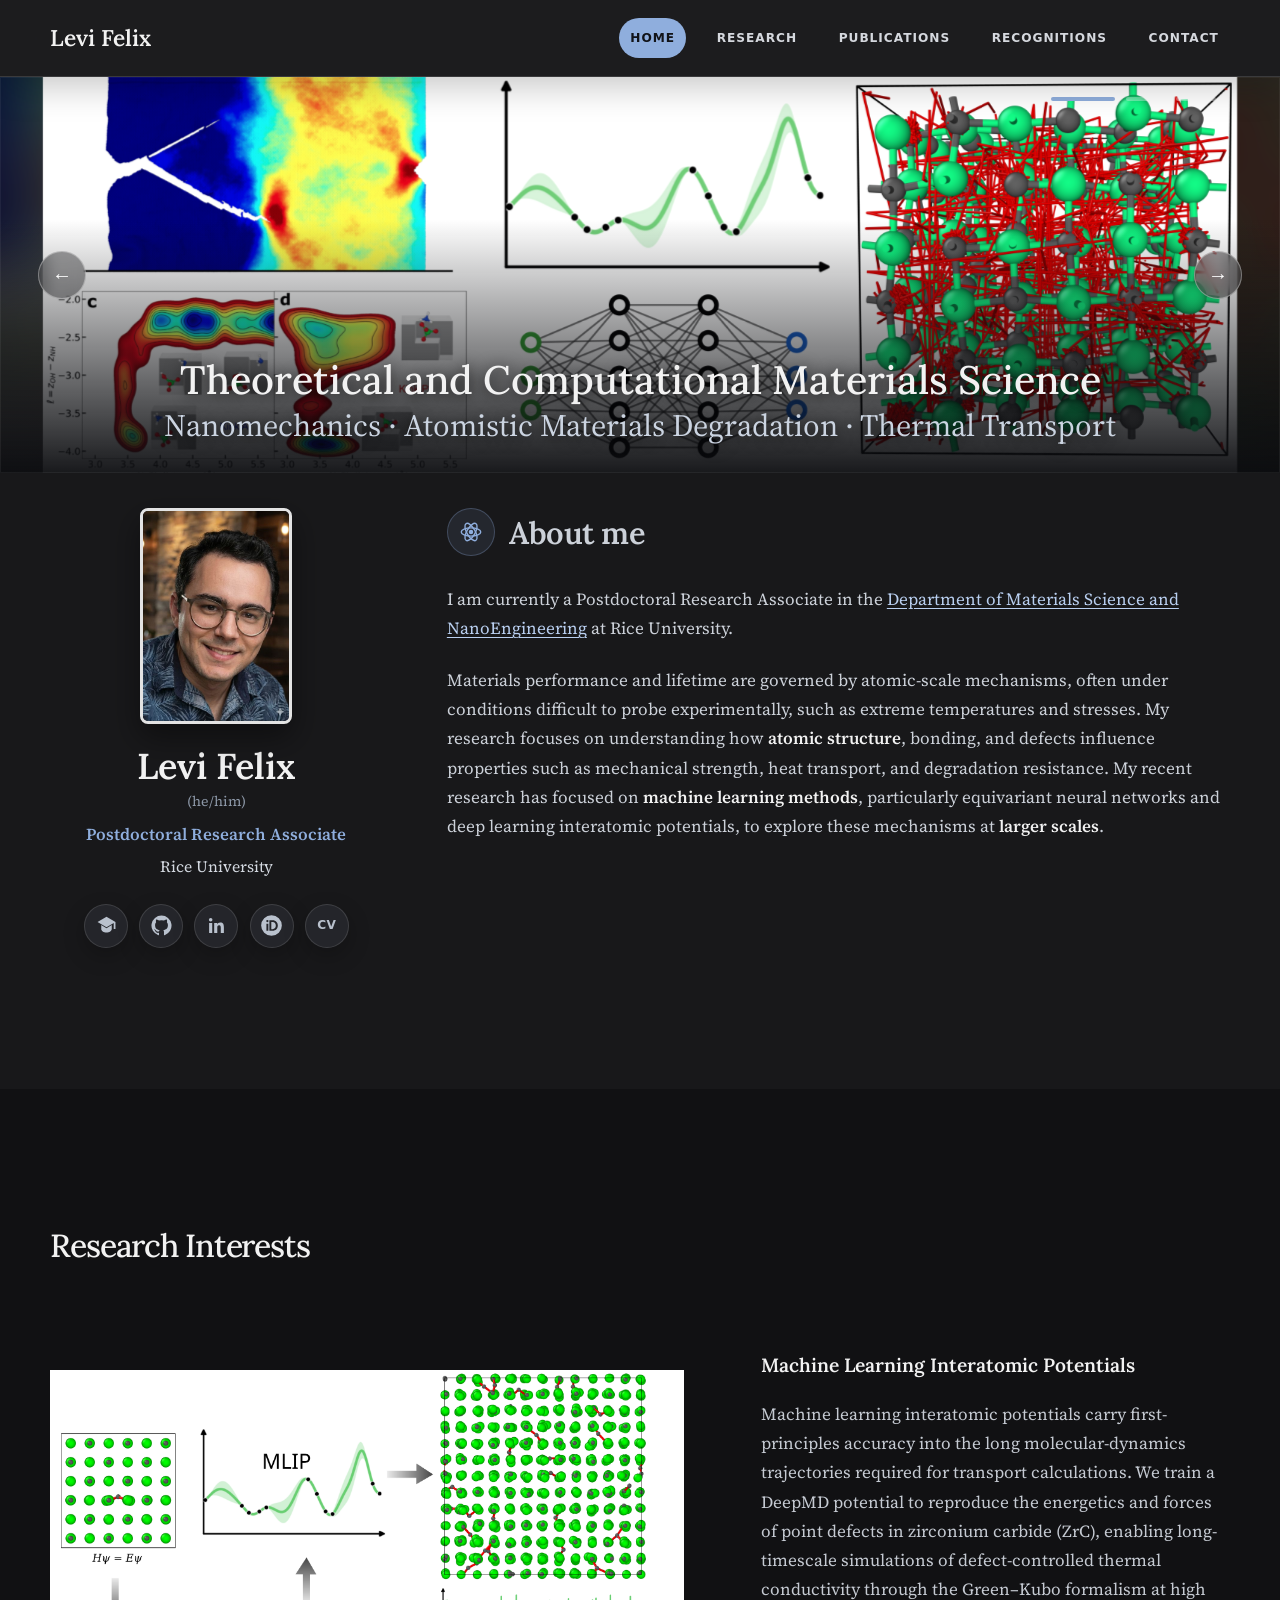
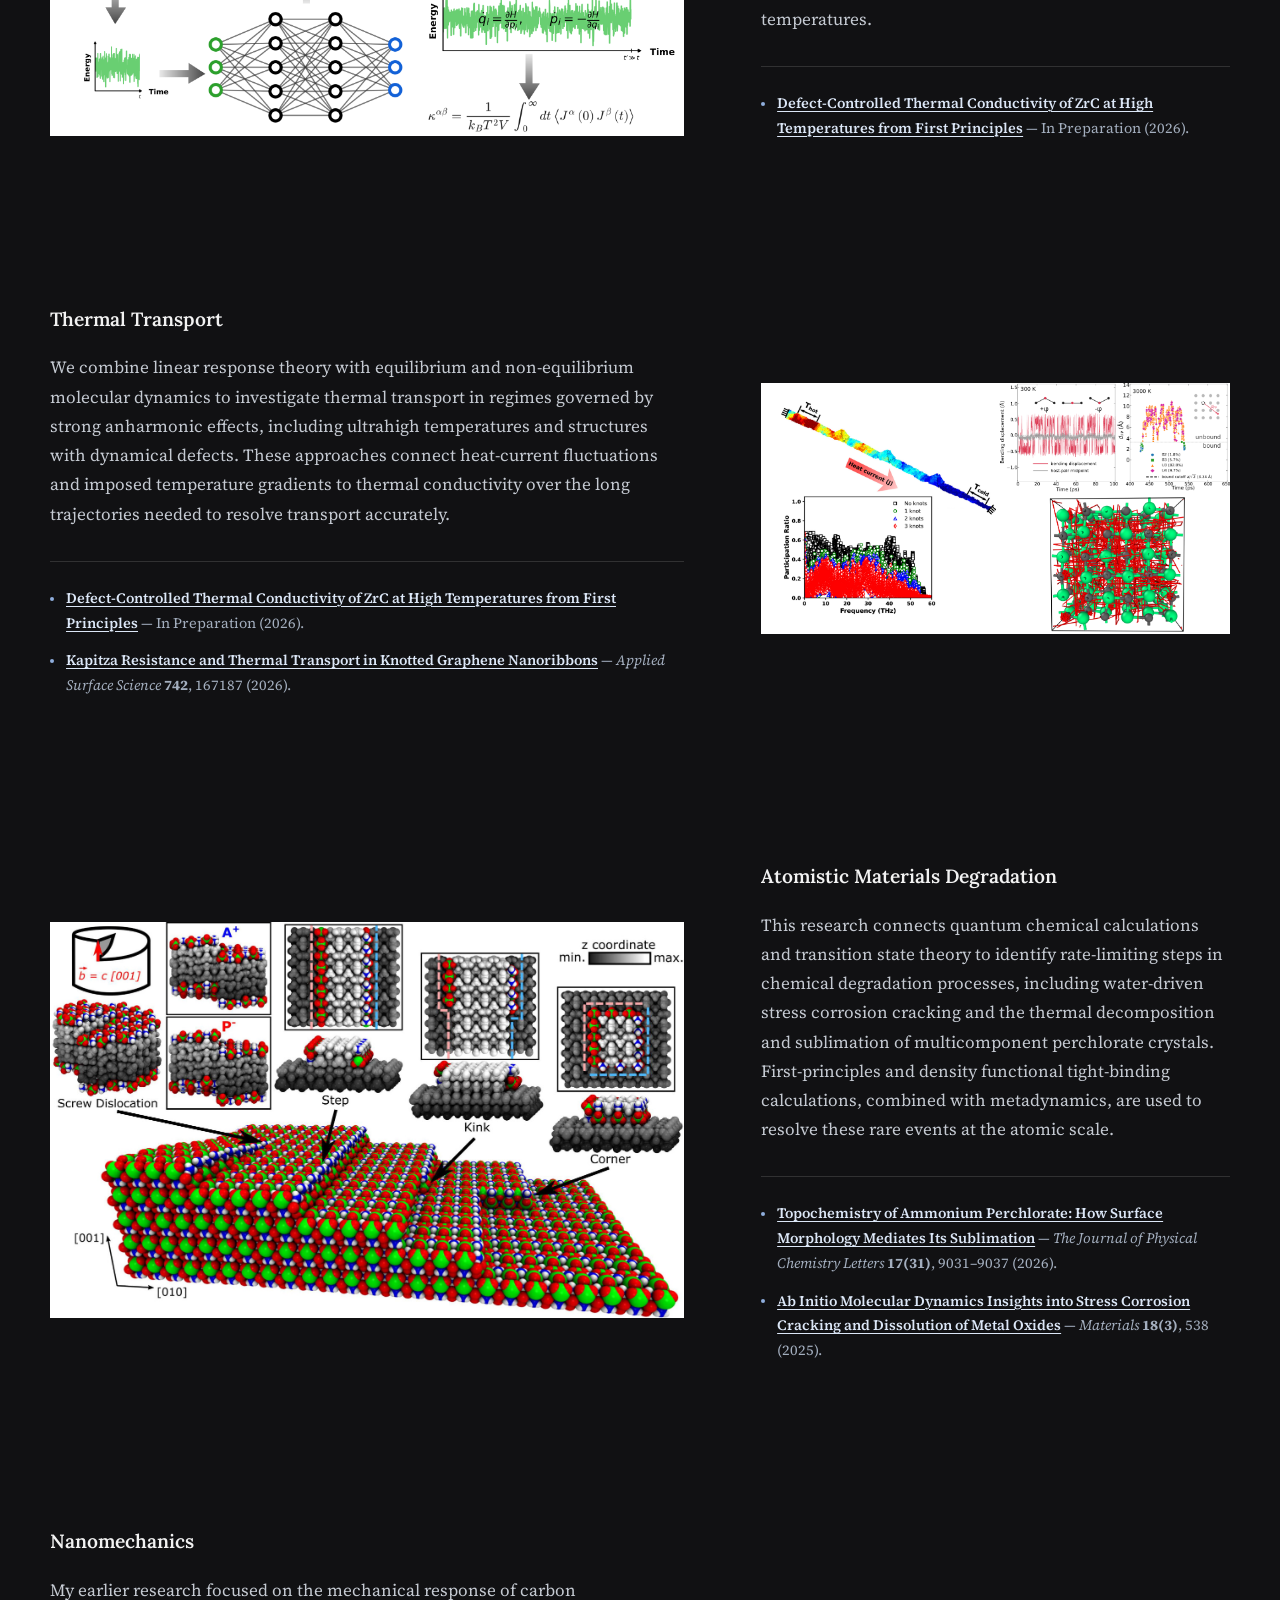
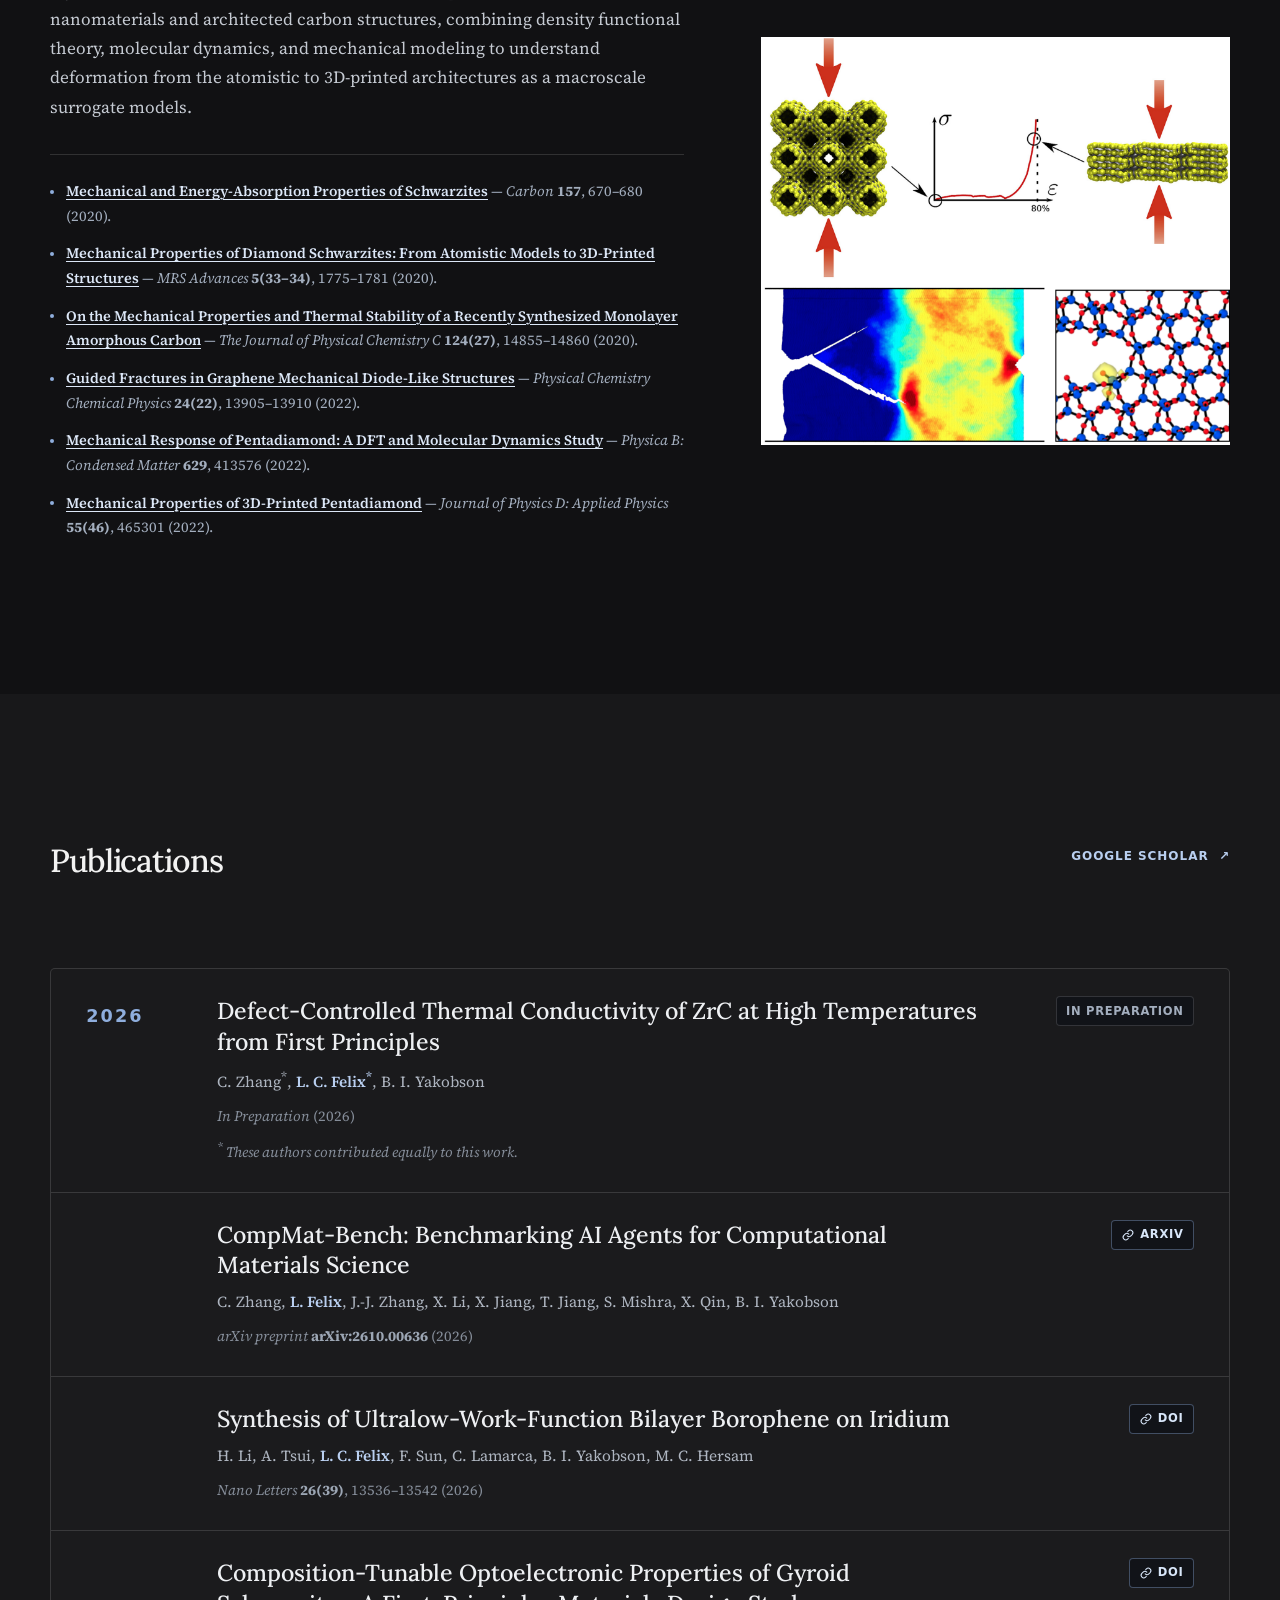
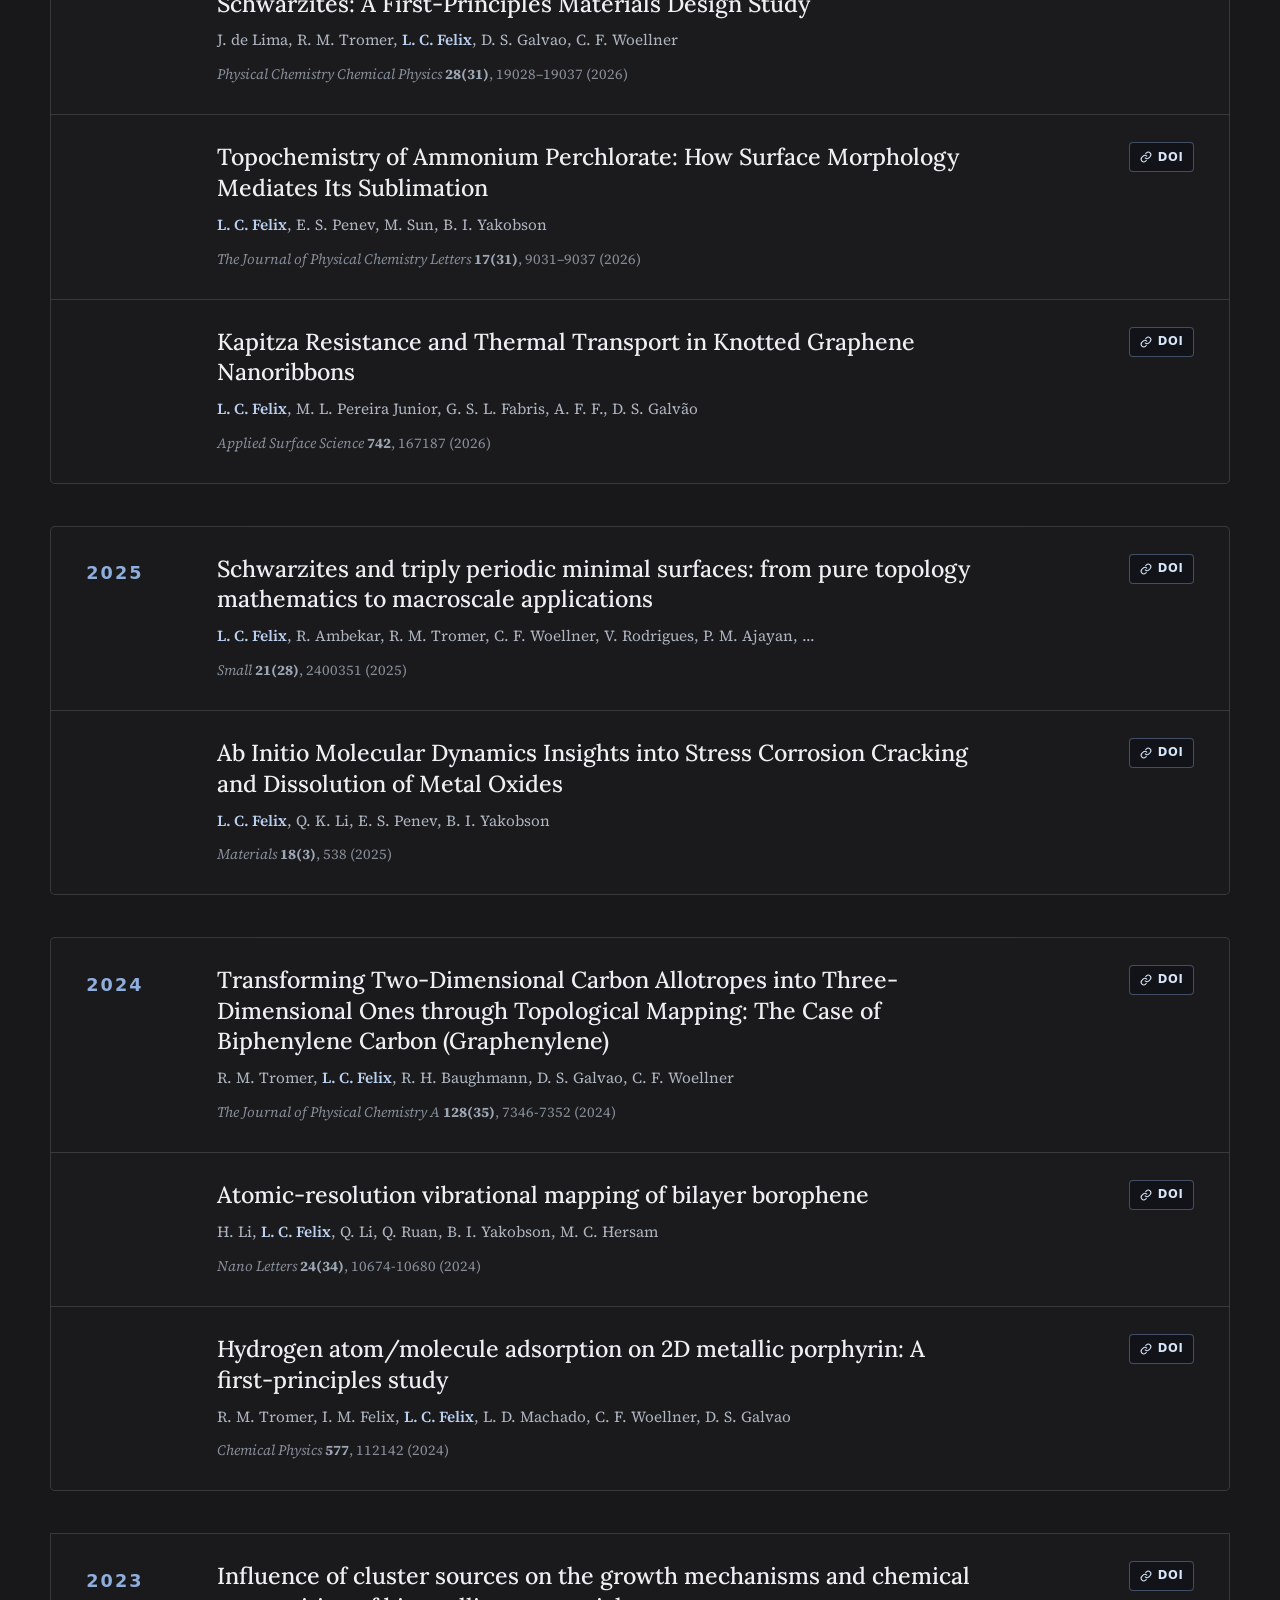
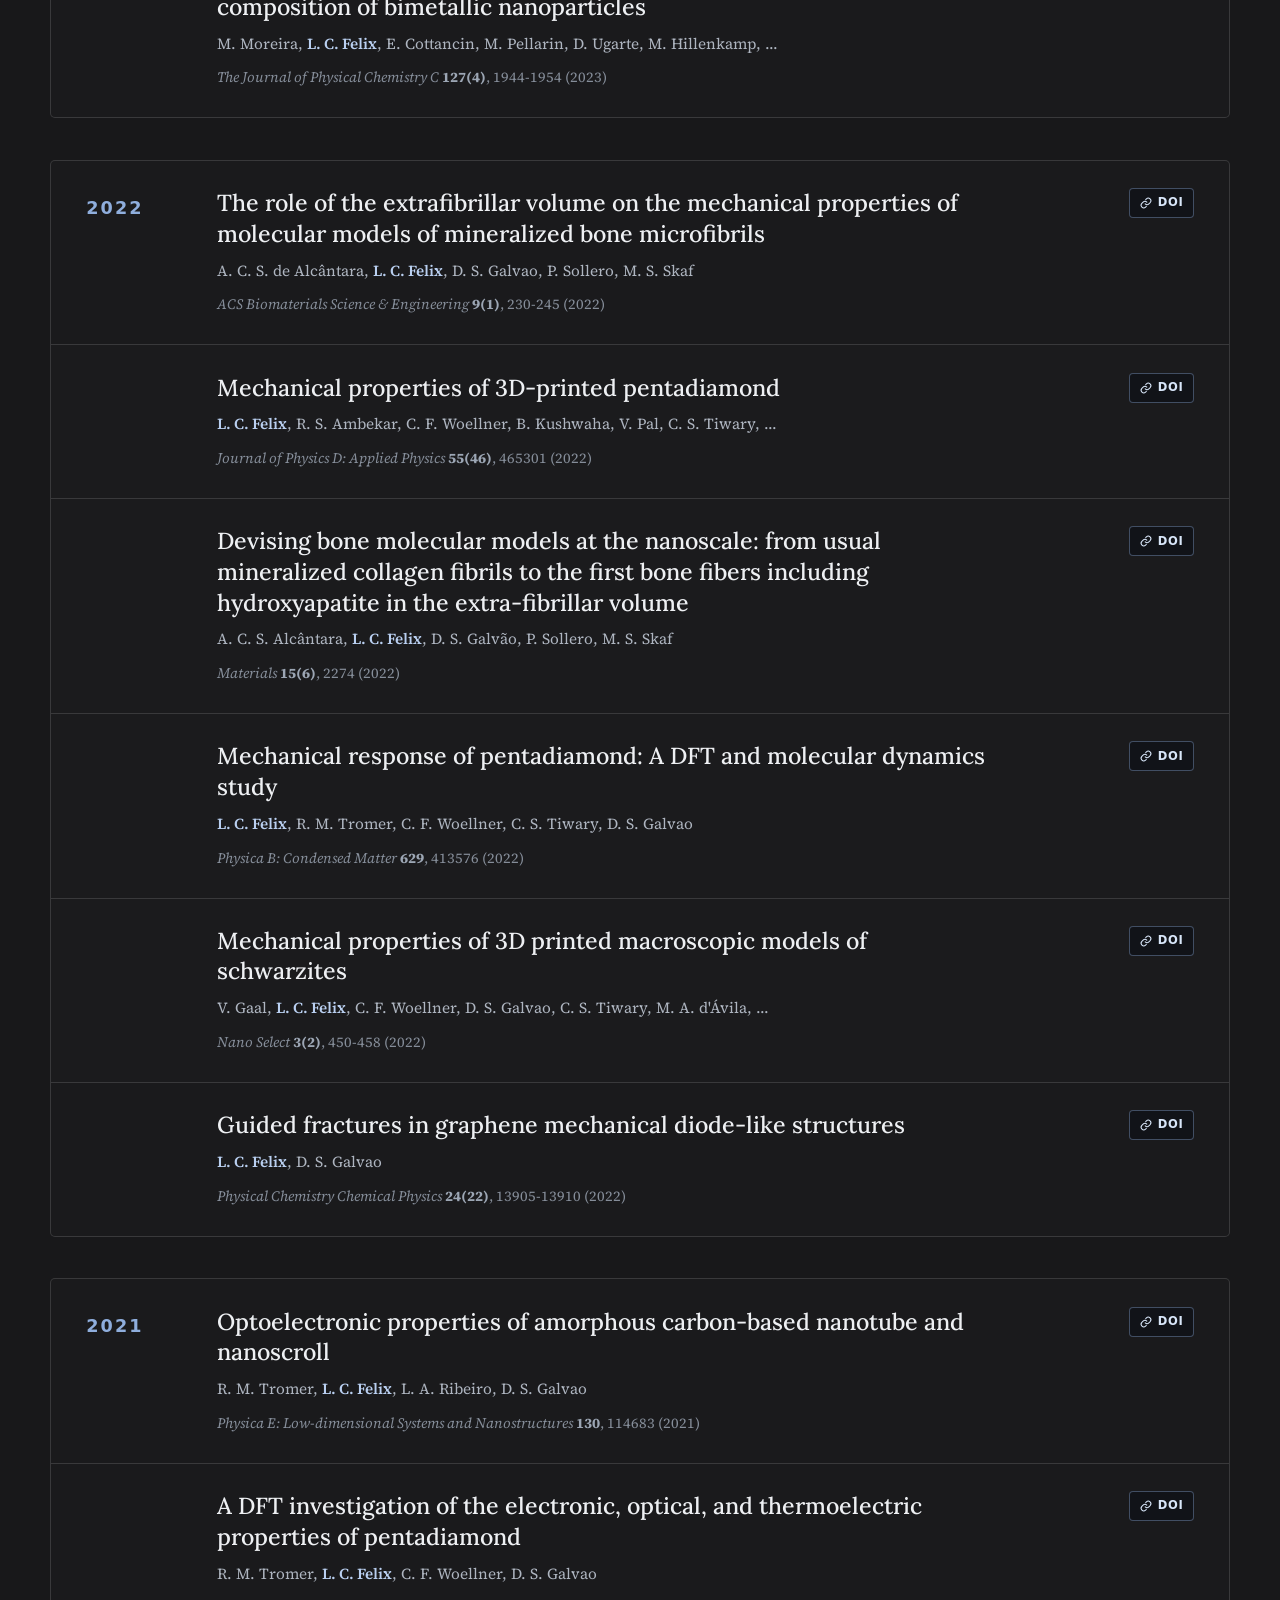
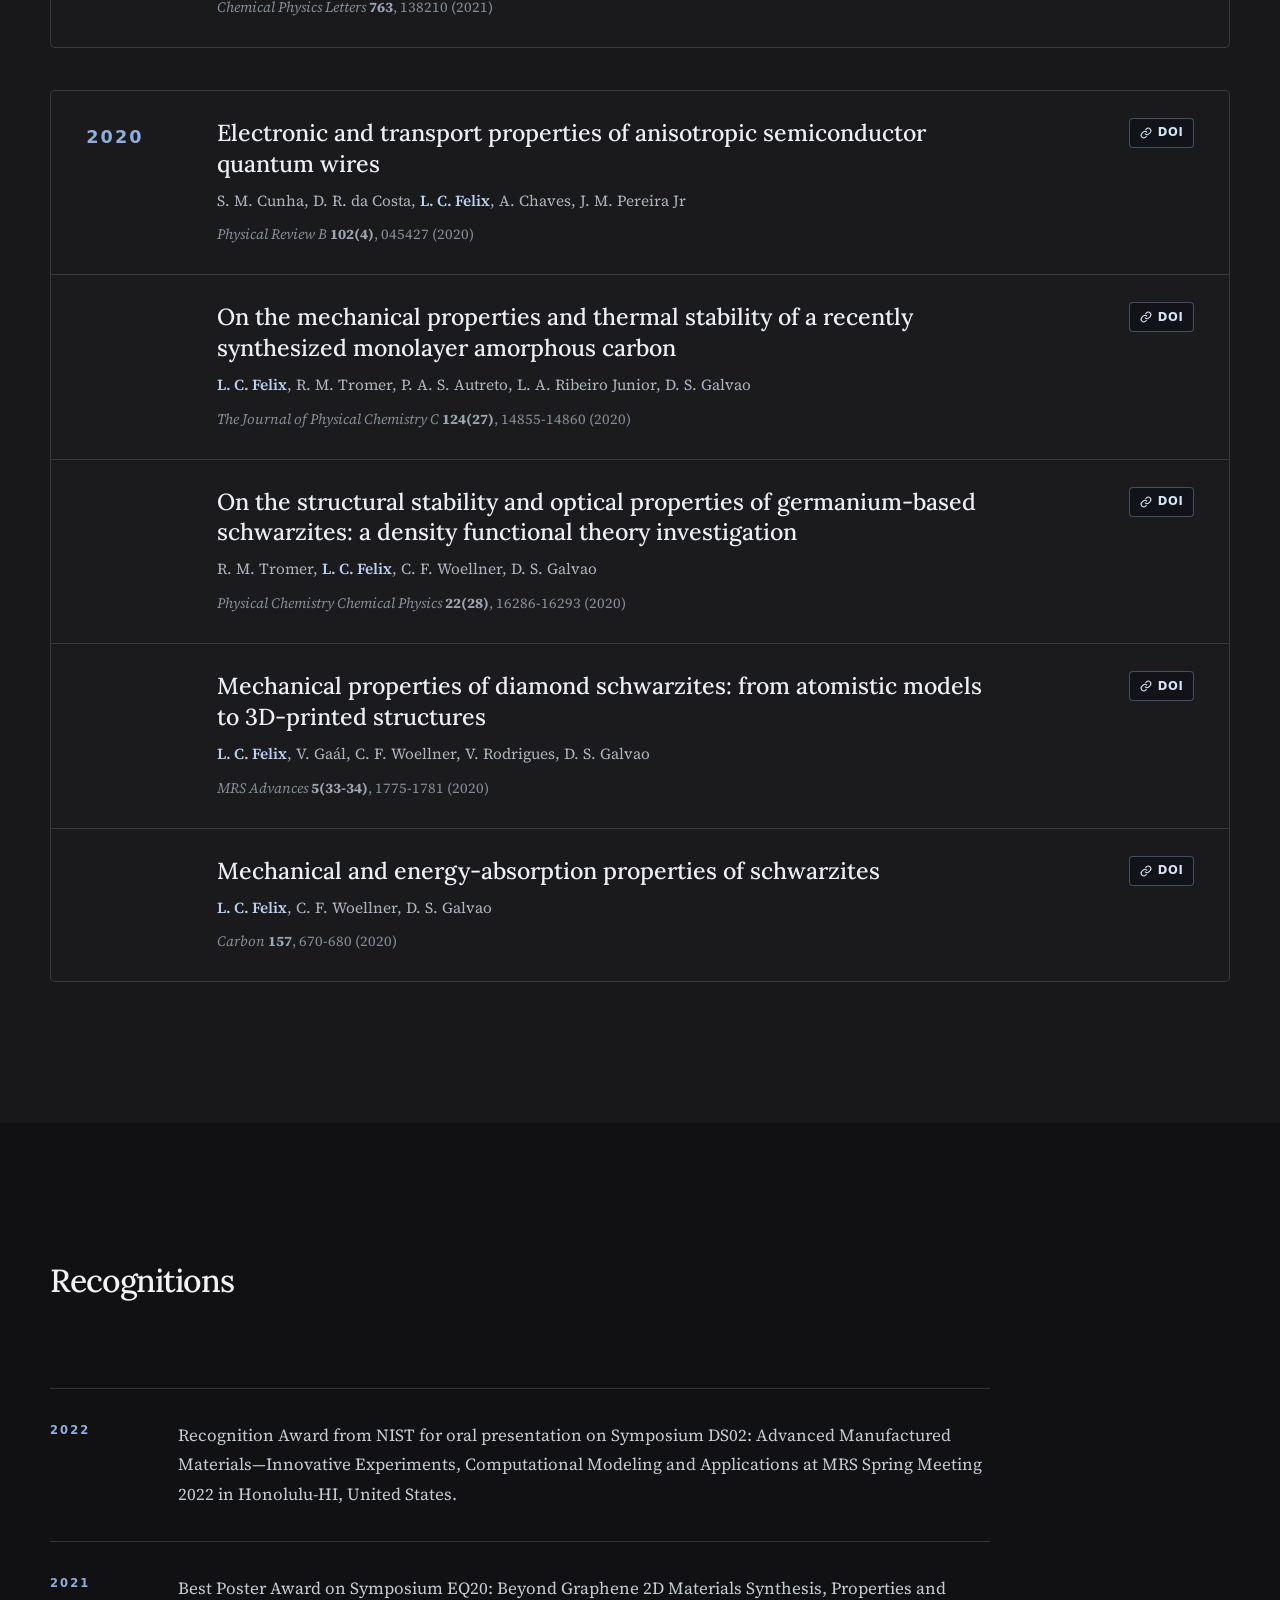
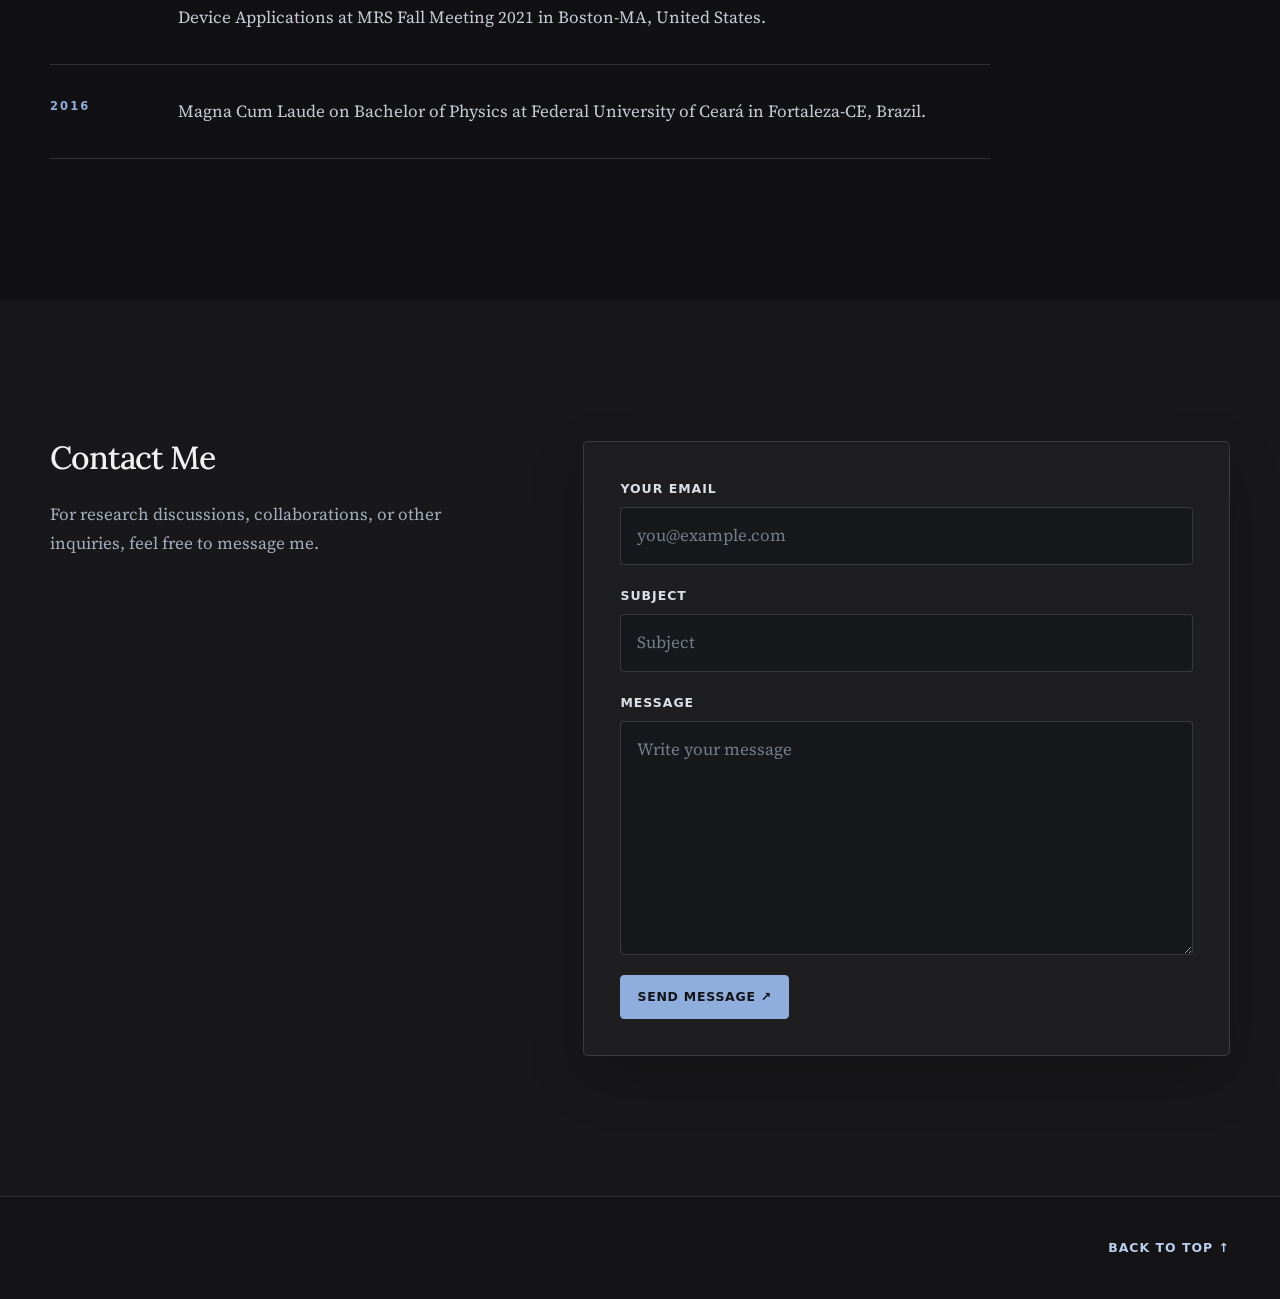
==== commit 3560c0e0: "Reorder CompMat-Bench publication" ====
--- a/index.html
+++ b/index.html
@@ -253,22 +253,22 @@
             <span class="publication-year">2026</span>
             <div>
               <div class="publication-heading">
+                <h3>CompMat-Bench: Benchmarking AI Agents for Computational Materials Science</h3>
+                <a class="doi-link" href="https://arxiv.org/abs/2610.00636" target="_blank" rel="noopener noreferrer"><svg aria-hidden="true"><use href="#icon-link"></use></svg>ARXIV</a>
+              </div>
+              <p class="authors">C. Zhang, <strong>L. Felix</strong>, J.-J. Zhang, X. Li, X. Jiang, T. Jiang, S. Mishra, X. Qin, B. I. Yakobson</p>
+              <p class="journal"><em>arXiv preprint</em> <strong>arXiv:2610.00636</strong> (2026)</p>
+            </div>
+          </li>
+          <li class="publication">
+            <span class="publication-year">2026</span>
+            <div>
+              <div class="publication-heading">
                 <h3>Synthesis of Ultralow-Work-Function Bilayer Borophene on Iridium</h3>
                 <a class="doi-link" href="https://doi.org/10.1021/acs.nanolett.6c03673" target="_blank" rel="noopener noreferrer"><svg aria-hidden="true"><use href="#icon-link"></use></svg>DOI</a>
               </div>
               <p class="authors">H. Li, A. Tsui, <strong>L. C. Felix</strong>, F. Sun, C. Lamarca, B. I. Yakobson, M. C. Hersam</p>
               <p class="journal"><em>Nano Letters</em> <strong>26(39)</strong>, 13536–13542 (2026)</p>
-            </div>
-          </li>
-          <li class="publication">
-            <span class="publication-year">2026</span>
-            <div>
-              <div class="publication-heading">
-                <h3>CompMat-Bench: Benchmarking AI Agents for Computational Materials Science</h3>
-                <a class="doi-link" href="https://arxiv.org/abs/2610.00636" target="_blank" rel="noopener noreferrer"><svg aria-hidden="true"><use href="#icon-link"></use></svg>ARXIV</a>
-              </div>
-              <p class="authors">C. Zhang, <strong>L. Felix</strong>, J.-J. Zhang, X. Li, X. Jiang, T. Jiang, S. Mishra, X. Qin, B. I. Yakobson</p>
-              <p class="journal"><em>arXiv preprint</em> <strong>arXiv:2610.00636</strong> (2026)</p>
             </div>
           </li>
           <li class="publication">
